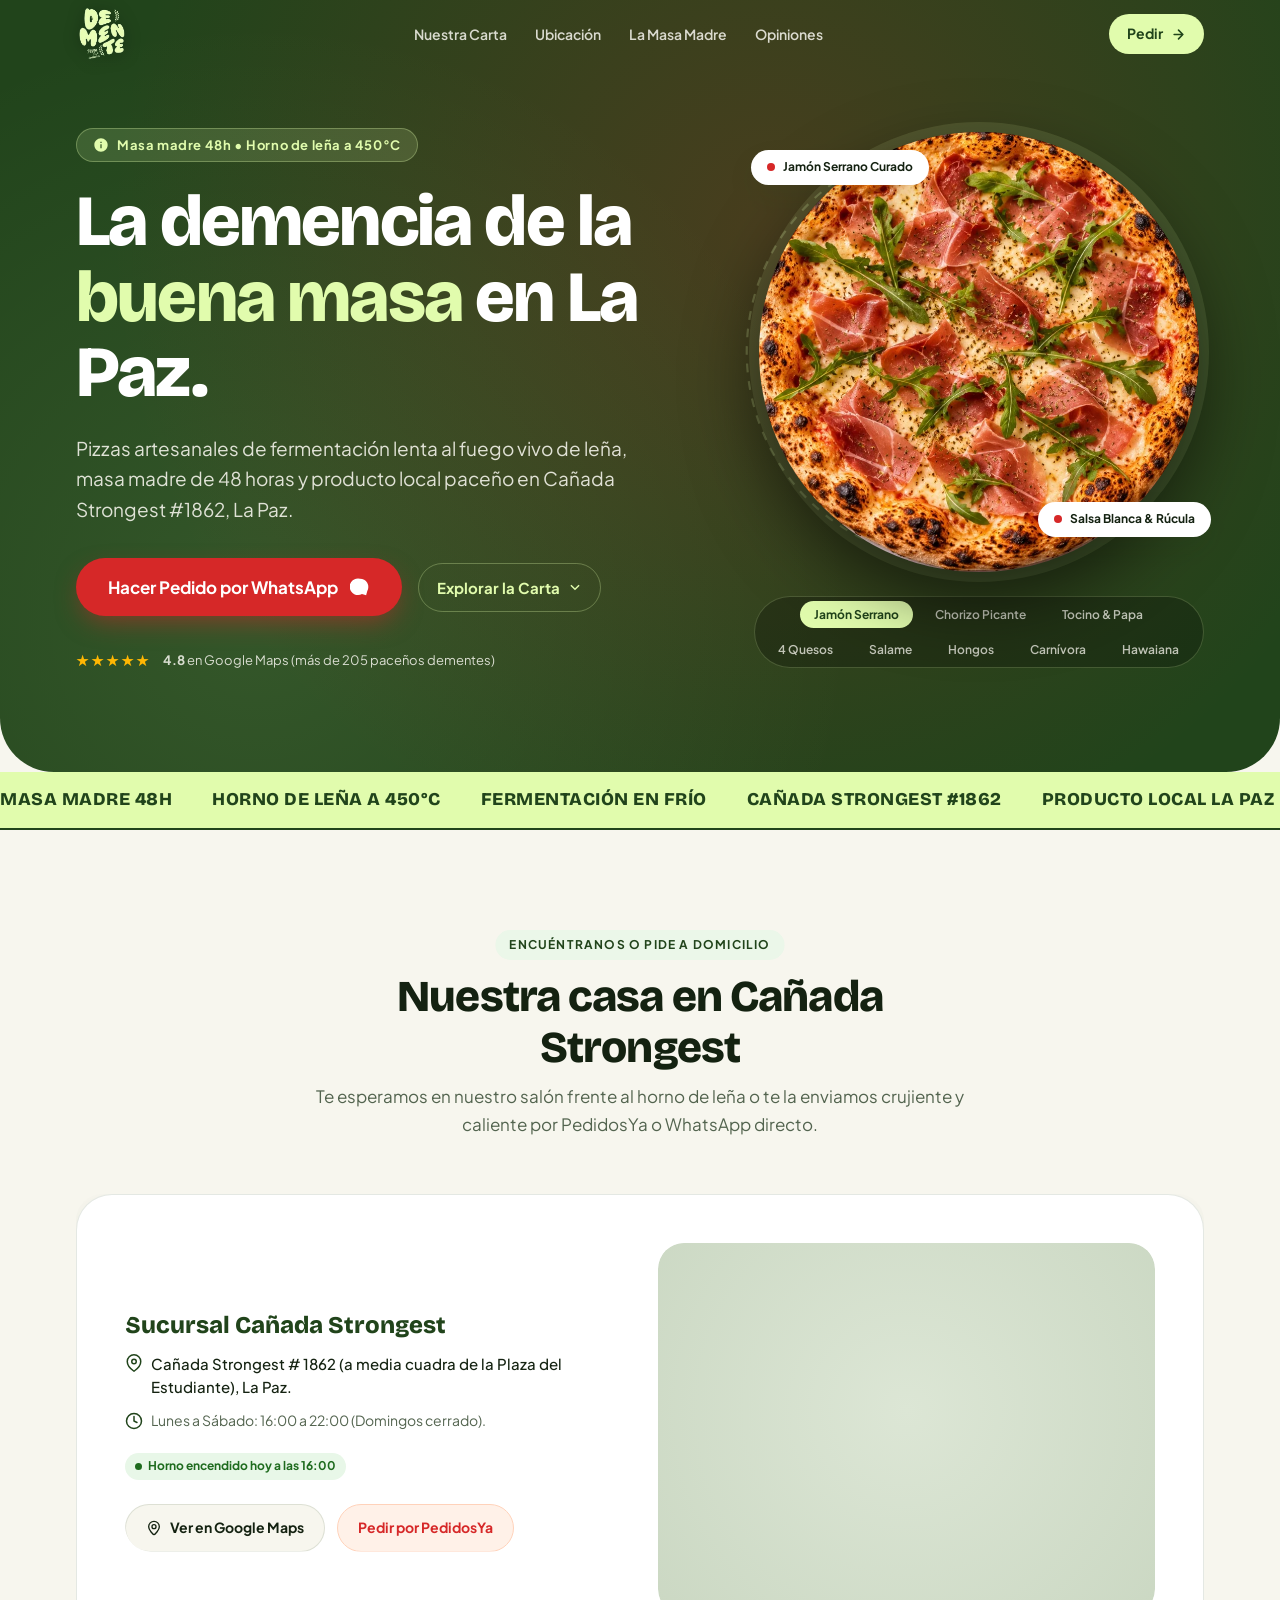
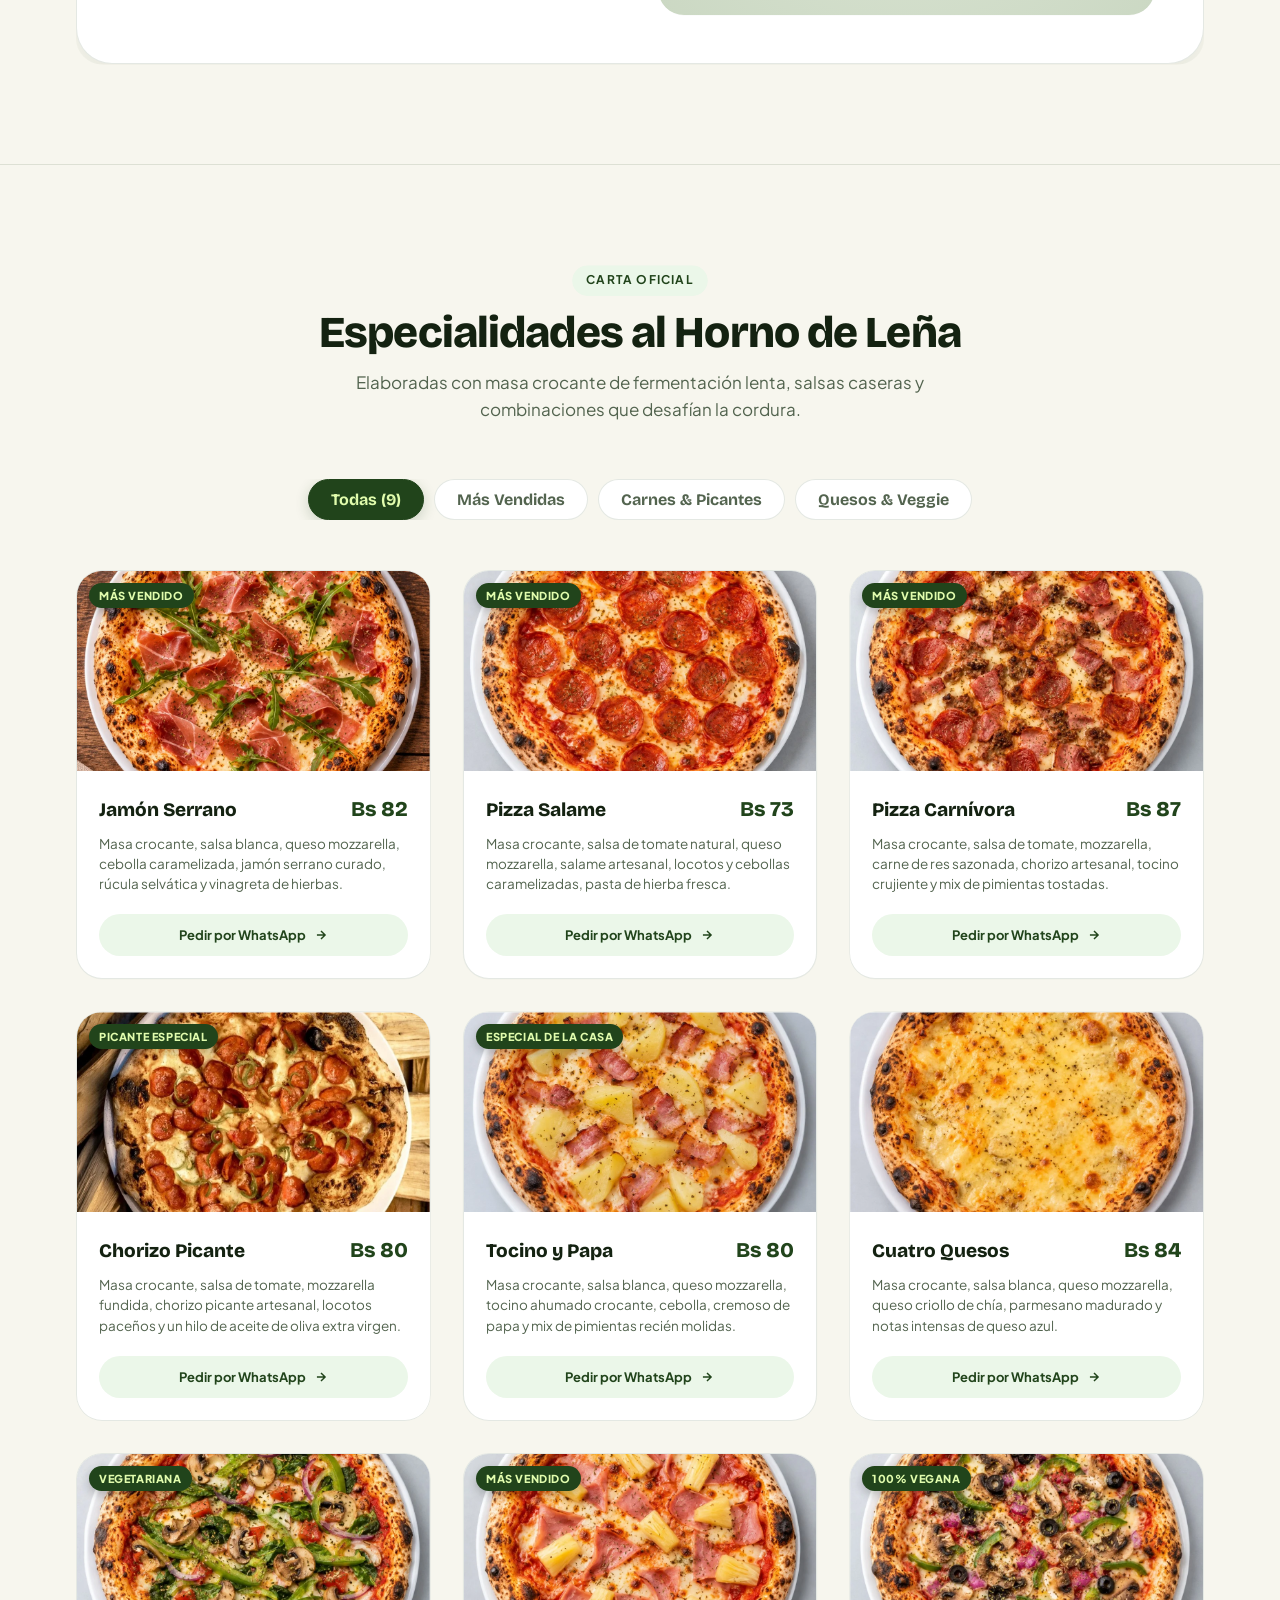
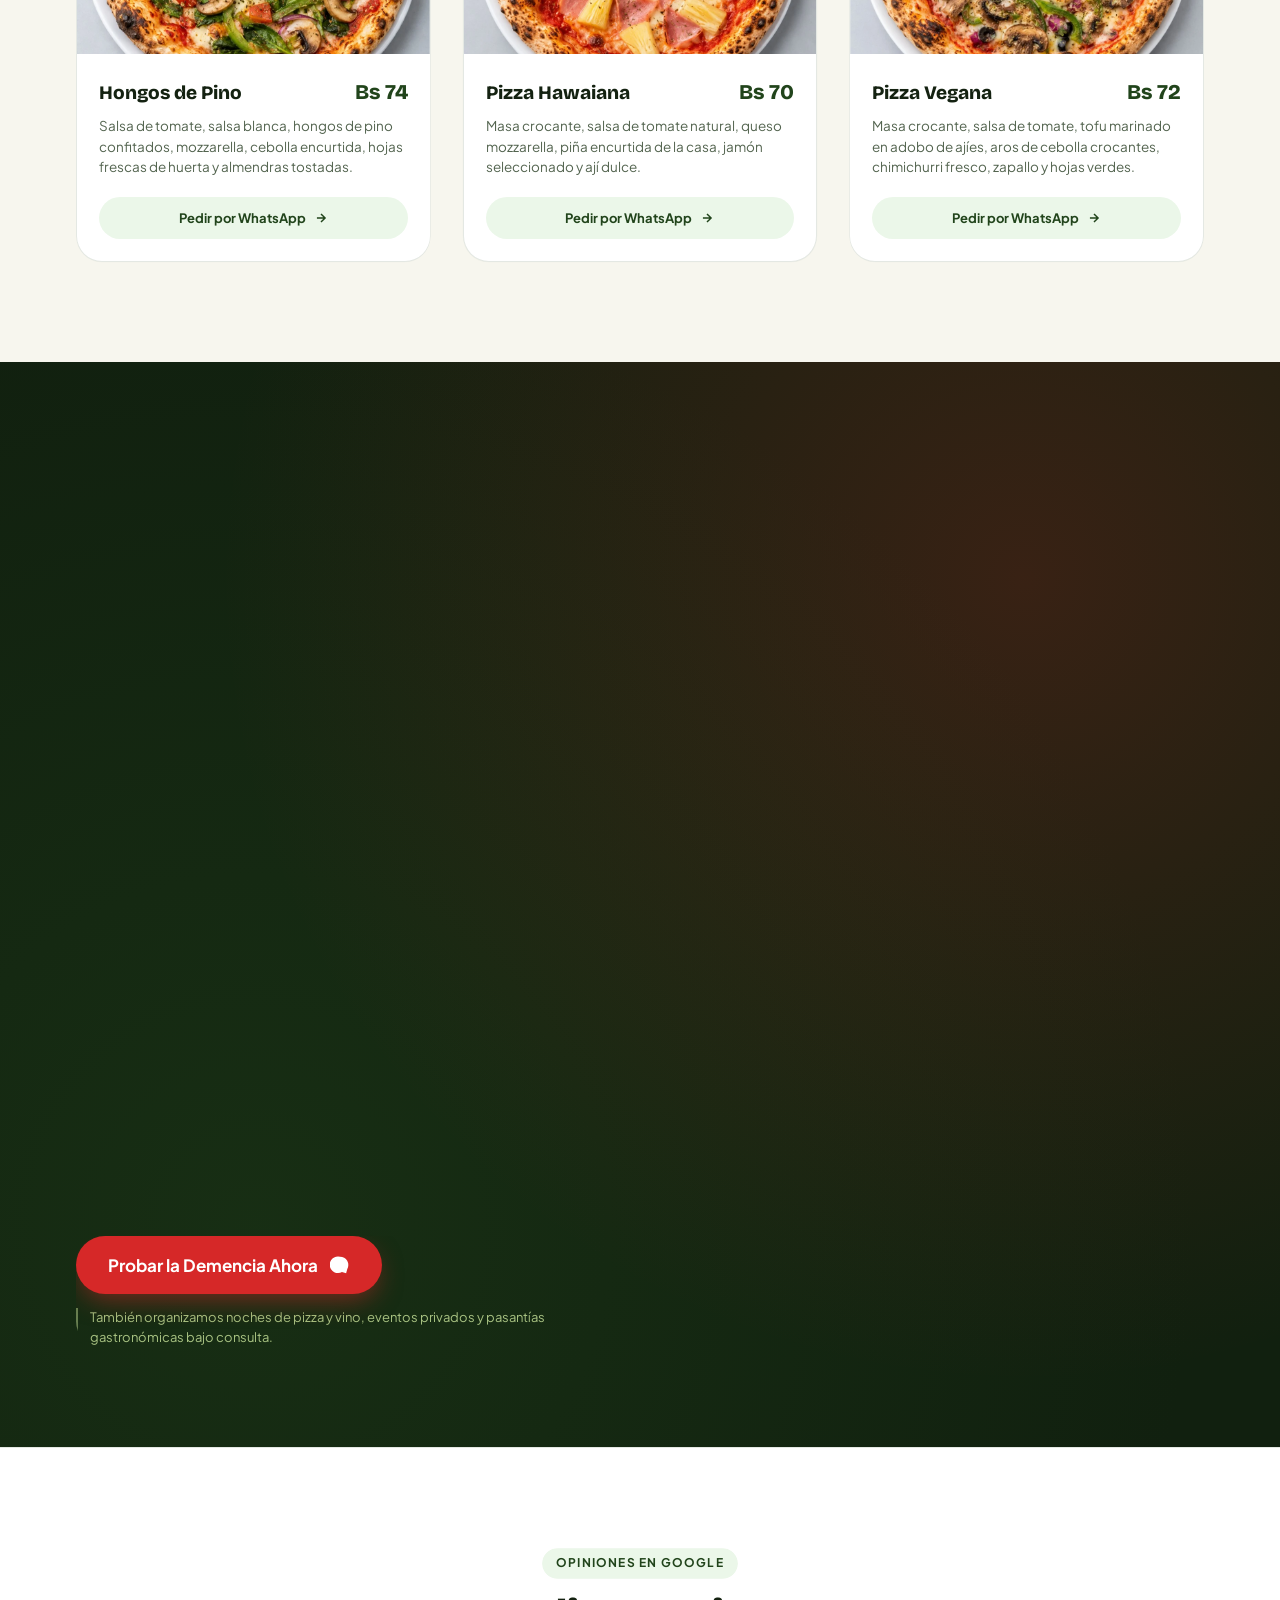
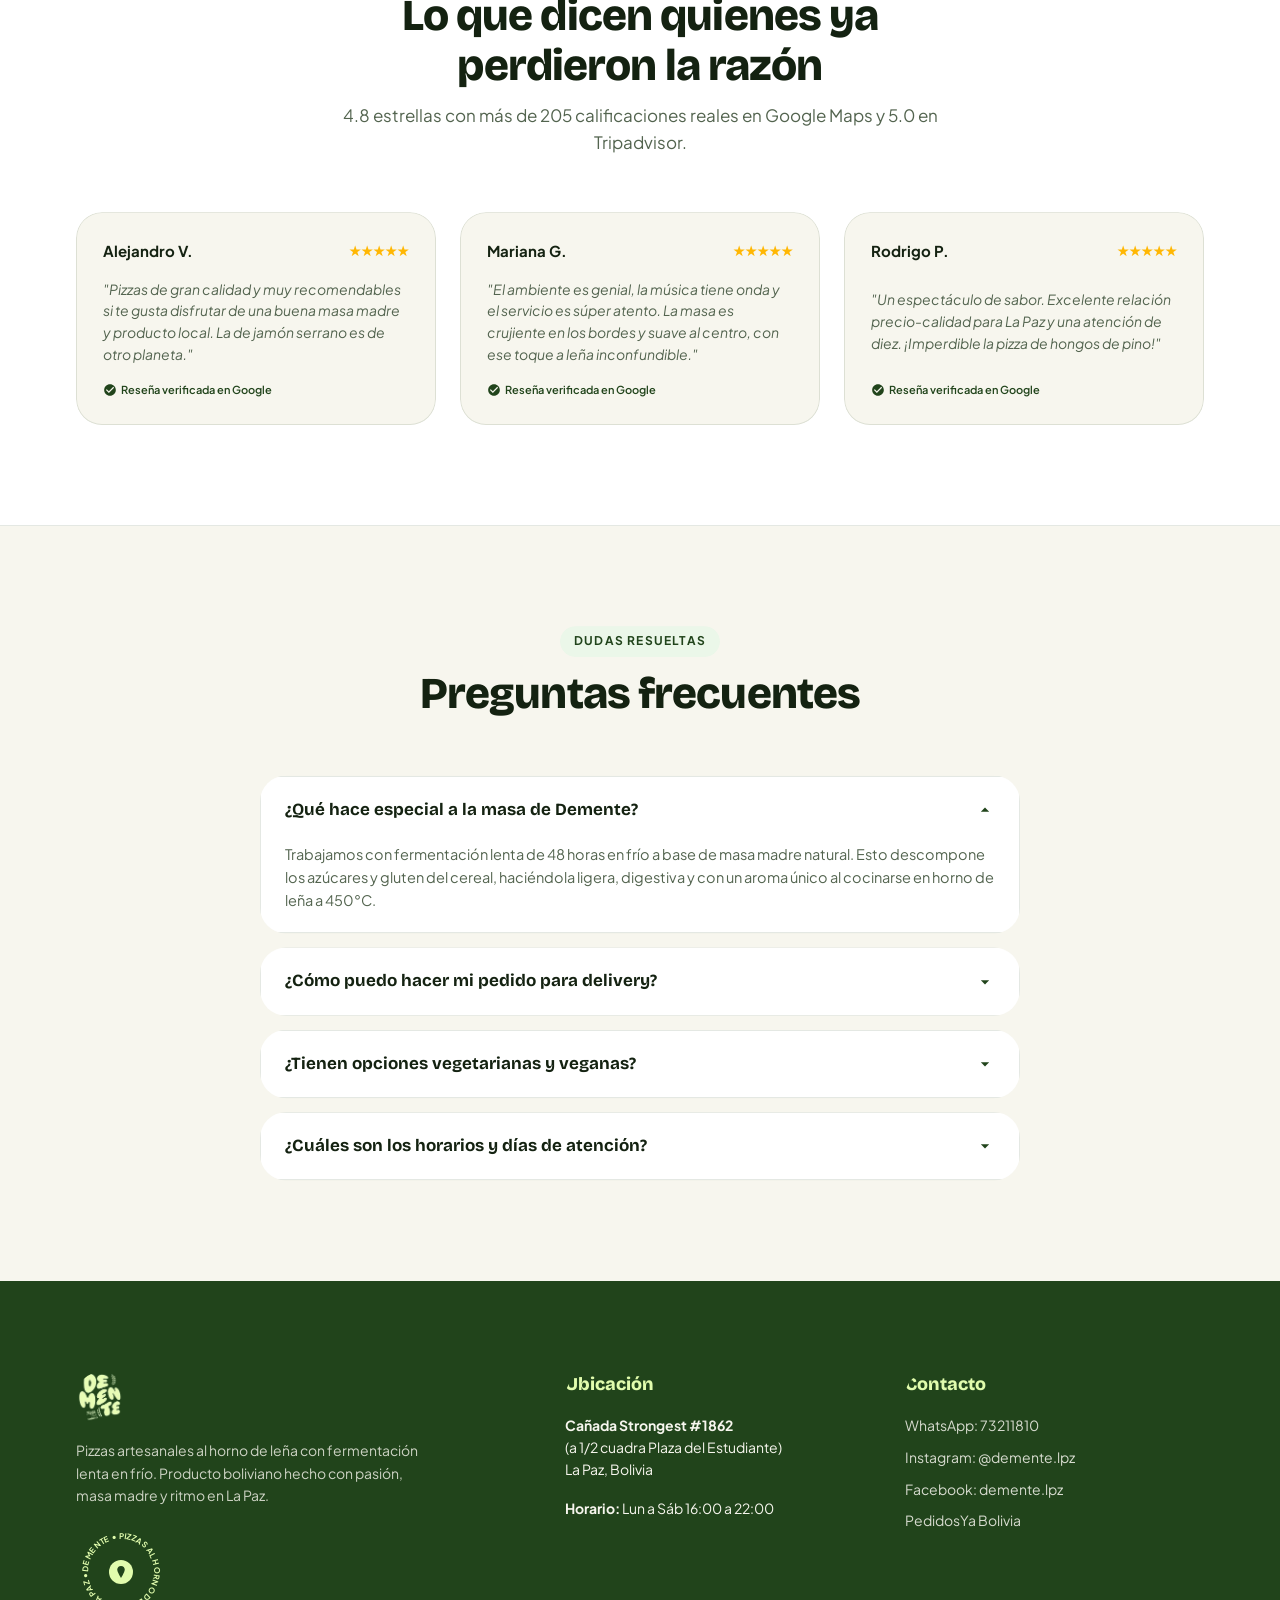
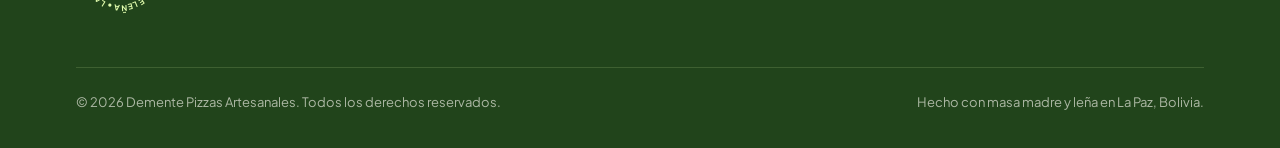
==== index.html @ 7a3eba78 "Sitio web Demente Pizzas Artesanales" ====
<!DOCTYPE html>
<html lang="es-BO" class="no-js">
<head>
  <meta charset="UTF-8">
  <meta name="viewport" content="width=device-width, initial-scale=1, viewport-fit=cover">
  <title>Demente — Pizzas Artesanales al Horno de Leña | La Paz, Bolivia</title>
  <meta name="description" content="Pizzas artesanales al horno de leña con masa madre de 48 horas e ingredientes locales en Cañada Strongest #1862, La Paz, Bolivia.">
  
  <!-- Open Graph -->
  <meta property="og:title" content="Demente — Pizzas Artesanales al Horno de Leña">
  <meta property="og:description" content="La demencia de la buena masa en La Paz. Horno de leña, fermentación lenta y producto local en Cañada Strongest #1862.">
  <meta property="og:type" content="restaurant">
  <meta property="og:image" content="img/pizza-jamon-serrano.webp">
  
  <!-- Favicon -->
  <link rel="icon" type="image/png" href="img/logo-demente.png">
  <link rel="apple-touch-icon" href="img/logo-demente.png">

  <!-- Tipografías de Google Fonts con Preconnect -->
  <link rel="preconnect" href="https://fonts.googleapis.com">
  <link rel="preconnect" href="https://fonts.gstatic.com" crossorigin>
  <link href="https://fonts.googleapis.com/css2?family=Bricolage+Grotesque:opsz,wght@12..96,600;12..96,700;12..96,800&family=Plus+Jakarta+Sans:wght@400;500;600;700&display=swap" rel="stylesheet">

  <!-- Estilos del Sistema Ruva -->
  <link rel="stylesheet" href="css/styles.css?v=20261125b">

  <!-- Guardia no-js / js -->
  <script>document.documentElement.className = document.documentElement.className.replace('no-js', 'js');</script>
</head>
<body>

  <!-- Barra de progreso vinculada al desplazamiento (CSS Scroll-Driven Animation) -->
  <div class="scroll-progress-bar" aria-hidden="true"></div>

  <!-- Sentinela superior para detectar scroll de navbar sin scroll listeners -->
  <div class="nav-scroll-sentinel" aria-hidden="true"></div>

  <!-- ======================================================================
       1. NAVEGACIÓN SUPERIOR FIJA
       ====================================================================== -->
  <nav class="top-nav" aria-label="Navegación principal">
    <div class="wrap">
      <div class="nav-inner">
        <a href="#inicio" class="nav-brand" aria-label="Demente Pizzería - Inicio">
          <img src="img/logo-demente.png" alt="DE MENTE" class="nav-logo-img" width="52" height="57">
        </a>

        <ul class="nav-links">
          <li><a href="#menu" class="nav-link">Nuestra Carta</a></li>
          <li><a href="#sucursales" class="nav-link">Ubicación</a></li>
          <li><a href="#manifiesto" class="nav-link">La Masa Madre</a></li>
          <li><a href="#opiniones" class="nav-link">Opiniones</a></li>
        </ul>

        <div class="nav-actions">
          <a href="https://wa.me/59173211810?text=Hola%20Demente%2C%20quiero%20hacer%20un%20pedido%20de%20pizzas" class="btn-nav-pedir" target="_blank" rel="noopener">
            <span>Pedir</span>
            <svg width="15" height="15" viewBox="0 0 24 24" fill="none" stroke="currentColor" stroke-width="2.5" stroke-linecap="round" stroke-linejoin="round"><path d="M5 12h14M12 5l7 7-7 7"/></svg>
          </a>
        </div>
      </div>
    </div>
  </nav>

  <main>
    <!-- ====================================================================
         2. HERO SECTION CON DIAL GIRATORIO INTERACTIVO
         ==================================================================== -->
    <header id="inicio" class="hero-section">
      <div class="wrap">
        <div class="hero-grid">
          
          <!-- Contenido y Copy Principal -->
          <div class="hero-content-col">
            <div class="hero-eyebrow" data-hero="eyebrow" data-hero-piece>
              <svg width="16" height="16" viewBox="0 0 24 24" fill="currentColor"><path d="M12 2C6.48 2 2 6.48 2 12s4.48 10 10 10 10-4.48 10-10S17.52 2 12 2zm1 15h-2v-6h2v6zm0-8h-2V7h2v2z"/></svg>
              <span>Masa madre 48h • Horno de leña a 450°C</span>
            </div>

            <h1 class="hero-title" data-hero="title" data-hero-piece>
              La demencia de la <span class="text-accent">buena masa</span> en La Paz.
            </h1>

            <p class="hero-lead" data-hero="lead" data-hero-piece>
              Pizzas artesanales de fermentación lenta al fuego vivo de leña, masa madre de 48 horas y producto local paceño en Cañada Strongest #1862, La Paz.
            </p>

            <div class="hero-cta-box" data-hero="cta" data-hero-piece>
              <a href="https://wa.me/59173211810?text=Hola%20Demente%2C%20quiero%20hacer%20un%20pedido%20de%20pizzas" class="btn-main-cta" target="_blank" rel="noopener">
                <span>Hacer Pedido por WhatsApp</span>
                <svg viewBox="0 0 24 24"><path d="M12 2a10 10 0 0 1 8.66 15l-1.32 4.84-4.96-1.3A10 10 0 1 1 12 2z"/></svg>
              </a>
              <a href="#menu" class="btn-secondary-link">
                <span>Explorar la Carta</span>
                <svg width="14" height="14" viewBox="0 0 24 24" fill="none" stroke="currentColor" stroke-width="2.5"><path d="M19 9l-7 7-7-7"/></svg>
              </a>
            </div>

            <div class="hero-proof" data-hero="proof" data-hero-piece>
              <div class="proof-stars" aria-label="4.8 estrellas de 5">★★★★★</div>
              <span><strong>4.8</strong> en Google Maps (más de 205 paceños dementes)</span>
            </div>
          </div>

          <!-- Columna Visual: Dial Interactivo de Especialidades -->
          <div class="hero-dial-container" data-hero-piece>
            <div class="dial-circle-wrap">
              
              <!-- Anillo del dial con textura gráfica -->
              <svg class="dial-track-svg" viewBox="0 0 300 300" aria-hidden="true">
                <circle class="dial-track-circle" cx="150" cy="150" r="142" fill="none"/>
                <circle cx="150" cy="150" r="132" fill="none" stroke="rgba(225, 252, 173, 0.1)" stroke-width="1"/>
              </svg>

              <!-- Plato giratorio de la pizza -->
              <div class="dial-pizza-plate" title="Gira o pulsa una especialidad para cambiar">
                <img src="img/pizza-jamon-serrano-dial.webp" alt="Pizza artesanal al horno de leña de Demente" class="dial-pizza-img" width="440" height="440">
              </div>

              <!-- Etiquetas flotantes de ingredientes -->
              <div class="dial-badge dial-badge--1">
                <span class="dial-badge-dot"></span>
                <span>Jamón Serrano Curado</span>
              </div>
              <div class="dial-badge dial-badge--2">
                <span class="dial-badge-dot"></span>
                <span>Salsa Blanca & Rúcula</span>
              </div>
            </div>

            <!-- Selector rápido bajo la pizza -->
            <div class="dial-selector-tabs" role="tablist" aria-label="Selector de pizzas del dial">
              <button type="button" class="dial-tab-btn is-active" role="tab" aria-selected="true" data-dial-index="0">Jamón Serrano</button>
              <button type="button" class="dial-tab-btn" role="tab" aria-selected="false" data-dial-index="1">Chorizo Picante</button>
              <button type="button" class="dial-tab-btn" role="tab" aria-selected="false" data-dial-index="2">Tocino & Papa</button>
              <button type="button" class="dial-tab-btn" role="tab" aria-selected="false" data-dial-index="3">4 Quesos</button>
              <button type="button" class="dial-tab-btn" role="tab" aria-selected="false" data-dial-index="4">Salame</button>
              <button type="button" class="dial-tab-btn" role="tab" aria-selected="false" data-dial-index="5">Hongos</button>
              <button type="button" class="dial-tab-btn" role="tab" aria-selected="false" data-dial-index="6">Carnívora</button>
              <button type="button" class="dial-tab-btn" role="tab" aria-selected="false" data-dial-index="7">Hawaiana</button>
            </div>
          </div>

        </div>
      </div>
    </header>

    <!-- ====================================================================
         3. MARQUESINA DINÁMICA (TICKER CONTINUO)
         ==================================================================== -->
    <div class="marquee-bar" aria-hidden="true">
      <div class="marquee-track">
        <div class="marquee-item">
          <span>MASA MADRE 48H</span>
          <svg class="marquee-wheat" viewBox="0 0 24 24"><path d="M12 22V2M12 6c3-2 6-1 7 2-2 3-5 3-7 1M12 6c-3-2-6-1-7 2 2 3 5 3 7 1M12 12c3-2 6-1 7 2-2 3-5 3-7 1M12 12c-3-2-6-1-7 2 2 3 5 3 7 1"/></svg>
          <span>HORNO DE LEÑA A 450°C</span>
          <svg class="marquee-wheat" viewBox="0 0 24 24"><path d="M12 22V2M12 6c3-2 6-1 7 2-2 3-5 3-7 1M12 6c-3-2-6-1-7 2 2 3 5 3 7 1M12 12c3-2 6-1 7 2-2 3-5 3-7 1M12 12c-3-2-6-1-7 2 2 3 5 3 7 1"/></svg>
          <span>FERMENTACIÓN EN FRÍO</span>
          <svg class="marquee-wheat" viewBox="0 0 24 24"><path d="M12 22V2M12 6c3-2 6-1 7 2-2 3-5 3-7 1M12 6c-3-2-6-1-7 2 2 3 5 3 7 1M12 12c3-2 6-1 7 2-2 3-5 3-7 1M12 12c-3-2-6-1-7 2 2 3 5 3 7 1"/></svg>
          <span>CAÑADA STRONGEST #1862</span>
          <svg class="marquee-wheat" viewBox="0 0 24 24"><path d="M12 22V2M12 6c3-2 6-1 7 2-2 3-5 3-7 1M12 6c-3-2-6-1-7 2 2 3 5 3 7 1M12 12c3-2 6-1 7 2-2 3-5 3-7 1M12 12c-3-2-6-1-7 2 2 3 5 3 7 1"/></svg>
          <span>PRODUCTO LOCAL LA PAZ</span>
          <svg class="marquee-wheat" viewBox="0 0 24 24"><path d="M12 22V2M12 6c3-2 6-1 7 2-2 3-5 3-7 1M12 6c-3-2-6-1-7 2 2 3 5 3 7 1M12 12c3-2 6-1 7 2-2 3-5 3-7 1M12 12c-3-2-6-1-7 2 2 3 5 3 7 1"/></svg>
        </div>
        <div class="marquee-item">
          <span>MASA MADRE 48H</span>
          <svg class="marquee-wheat" viewBox="0 0 24 24"><path d="M12 22V2M12 6c3-2 6-1 7 2-2 3-5 3-7 1M12 6c-3-2-6-1-7 2 2 3 5 3 7 1M12 12c3-2 6-1 7 2-2 3-5 3-7 1M12 12c-3-2-6-1-7 2 2 3 5 3 7 1"/></svg>
          <span>HORNO DE LEÑA A 450°C</span>
          <svg class="marquee-wheat" viewBox="0 0 24 24"><path d="M12 22V2M12 6c3-2 6-1 7 2-2 3-5 3-7 1M12 6c-3-2-6-1-7 2 2 3 5 3 7 1M12 12c3-2 6-1 7 2-2 3-5 3-7 1M12 12c-3-2-6-1-7 2 2 3 5 3 7 1"/></svg>
          <span>FERMENTACIÓN EN FRÍO</span>
          <svg class="marquee-wheat" viewBox="0 0 24 24"><path d="M12 22V2M12 6c3-2 6-1 7 2-2 3-5 3-7 1M12 6c-3-2-6-1-7 2 2 3 5 3 7 1M12 12c3-2 6-1 7 2-2 3-5 3-7 1M12 12c-3-2-6-1-7 2 2 3 5 3 7 1"/></svg>
          <span>CAÑADA STRONGEST #1862</span>
          <svg class="marquee-wheat" viewBox="0 0 24 24"><path d="M12 22V2M12 6c3-2 6-1 7 2-2 3-5 3-7 1M12 6c-3-2-6-1-7 2 2 3 5 3 7 1M12 12c3-2 6-1 7 2-2 3-5 3-7 1M12 12c-3-2-6-1-7 2 2 3 5 3 7 1"/></svg>
          <span>PRODUCTO LOCAL LA PAZ</span>
          <svg class="marquee-wheat" viewBox="0 0 24 24"><path d="M12 22V2M12 6c3-2 6-1 7 2-2 3-5 3-7 1M12 6c-3-2-6-1-7 2 2 3 5 3 7 1M12 12c3-2 6-1 7 2-2 3-5 3-7 1M12 12c-3-2-6-1-7 2 2 3 5 3 7 1"/></svg>
        </div>
      </div>
    </div>

    <!-- ====================================================================
         4. UBICACIÓN & ENVÍOS (CAÑADA STRONGEST)
         ==================================================================== -->
    <section id="sucursales" class="locations-section section-padding">
      <div class="wrap">
        <div class="locations-header">
          <span class="section-tag" data-reveal="up">Encuéntranos o pide a domicilio</span>
          <h2 class="section-title" data-reveal="up" data-reveal-delay="80">Nuestra casa en Cañada Strongest</h2>
          <p class="section-subtitle" data-reveal="up" data-reveal-delay="150">
            Te esperamos en nuestro salón frente al horno de leña o te la enviamos crujiente y caliente por PedidosYa o WhatsApp directo.
          </p>
        </div>

        <div class="locations-card-wrap" data-reveal="scale">
          
          <!-- Información de la sucursal Cañada Strongest -->
          <div class="branch-detail-col" data-reveal="left" data-reveal-delay="100">
            <div id="branch-canada" class="branch-info-pane is-active">
              <h3 class="branch-name">Sucursal Cañada Strongest</h3>
              <p class="branch-address">
                <svg width="18" height="18" viewBox="0 0 24 24" fill="none" stroke="currentColor" stroke-width="2" stroke-linecap="round" stroke-linejoin="round" style="flex-shrink:0; margin-top:2px; color:var(--brand);"><path d="M21 10c0 7-9 13-9 13s-9-6-9-13a9 9 0 0 1 18 0z"/><circle cx="12" cy="10" r="3"/></svg>
                <span>Cañada Strongest # 1862 (a media cuadra de la Plaza del Estudiante), La Paz.</span>
              </p>
              <p class="branch-hours">
                <svg width="18" height="18" viewBox="0 0 24 24" fill="none" stroke="currentColor" stroke-width="2" stroke-linecap="round" stroke-linejoin="round" style="flex-shrink:0; color:var(--brand);"><circle cx="12" cy="12" r="10"/><polyline points="12 6 12 12 16 14"/></svg>
                <span>Lunes a Sábado: 16:00 a 22:00 (Domingos cerrado).</span>
              </p>
              <div class="branch-status-tag">
                <span class="branch-status-dot"></span>
                <span>Horno encendido hoy a las 16:00</span>
              </div>
              <div class="branch-ctas">
                <a href="https://maps.app.goo.gl/AZPJYi5DuBt2pTeLA" class="btn-branch-map" target="_blank" rel="noopener">
                  <svg width="16" height="16" viewBox="0 0 24 24" fill="none" stroke="currentColor" stroke-width="2"><path d="M12 2a8 8 0 0 0-8 8c0 5.4 7 12 8 12s8-6.6 8-12a8 8 0 0 0-8-8z"/><circle cx="12" cy="10" r="3"/></svg>
                  <span>Ver en Google Maps</span>
                </a>
                <a href="https://www.pedidosya.com.bo/restaurantes/la-paz/demente-e7c3ccb2-9c1e-4c51-855a-f225b8d66688-menu" class="btn-branch-map" target="_blank" rel="noopener" style="background:#FFF1E8; color:#D62828; border-color:#FFD2BA;">
                  <span>Pedir por PedidosYa</span>
                </a>
              </div>
            </div>
          </div>

          <!-- Mapa / Visual interactivo con revelado -->
          <div class="locations-map-visual" data-reveal="clip" data-reveal-delay="180">
            <iframe 
              src="https://www.google.com/maps/embed?pb=!1m18!1m12!1m3!1d3825.437158739196!2d-68.13459142417734!3d-16.50399868424103!2m3!1f0!2f0!3f0!3m2!1i1024!2i768!4f13.1!3m3!1m2!1s0x915f2100535d41d1%3A0x85a076e765db959b!2sDemente!5e0!3m2!1ses!2sbo!4v1700000000000!5m2!1ses!2sbo" 
              width="100%" 
              height="100%" 
              style="border:0;" 
              allowfullscreen="" 
              loading="lazy" 
              referrerpolicy="no-referrer-when-downgrade"
              title="Ubicación de Demente en La Paz">
            </iframe>
          </div>

        </div>
      </div>
    </section>

    <!-- ====================================================================
         5. NUESTRA CARTA / MENÚ DE PIZZAS CON PRECIOS OFICIALES
         ==================================================================== -->
    <section id="menu" class="menu-section section-padding">
      <div class="wrap">
        
        <div class="locations-header">
          <span class="section-tag" data-reveal="up">Carta oficial</span>
          <h2 class="section-title" data-reveal="up" data-reveal-delay="80">Especialidades al Horno de Leña</h2>
          <p class="section-subtitle" data-reveal="up" data-reveal-delay="150">
            Elaboradas con masa crocante de fermentación lenta, salsas caseras y combinaciones que desafían la cordura.
          </p>
        </div>

        <!-- Barra de filtros para las pizzas -->
        <div class="menu-tabs-bar" role="tablist" data-reveal="up" data-reveal-delay="200">
          <button type="button" class="menu-tab-filter is-active" data-filter="all">Todas (9)</button>
          <button type="button" class="menu-tab-filter" data-filter="bestseller">Más Vendidas</button>
          <button type="button" class="menu-tab-filter" data-filter="carnes">Carnes & Picantes</button>
          <button type="button" class="menu-tab-filter" data-filter="veggie">Quesos & Veggie</button>
        </div>

        <!-- Cuadrícula de pizzas reales -->
        <div class="menu-grid">
          
          <!-- 1. Pizza Jamón Serrano -->
          <article class="menu-item-card" data-tags="bestseller carnes" data-reveal="up" data-reveal-delay="0">
            <div class="card-thumb-wrap" data-img-reveal>
              <span class="card-badge-top">Más Vendido</span>
              <img src="img/pizza-jamon-serrano.webp" alt="Pizza Jamón Serrano" class="card-thumb-img" loading="lazy">
            </div>
            <div class="card-content">
              <div class="card-header-row">
                <h3 class="card-item-title">Jamón Serrano</h3>
                <span class="card-item-price">Bs 82</span>
              </div>
              <p class="card-item-desc">
                Masa crocante, salsa blanca, queso mozzarella, cebolla caramelizada, jamón serrano curado, rúcula selvática y vinagreta de hierbas.
              </p>
              <a href="https://wa.me/59173211810?text=Hola%20Demente%2C%20quiero%20pedir%20la%20Pizza%20Jam%C3%B3n%20Serrano%20(Bs%2082)" class="btn-card-whatsapp" target="_blank" rel="noopener">
                <span>Pedir por WhatsApp</span>
                <svg width="14" height="14" viewBox="0 0 24 24" fill="none" stroke="currentColor" stroke-width="2.5"><path d="M5 12h14M12 5l7 7-7 7"/></svg>
              </a>
            </div>
          </article>

          <!-- 2. Pizza Salame -->
          <article class="menu-item-card" data-tags="bestseller carnes" data-reveal="up" data-reveal-delay="70">
            <div class="card-thumb-wrap" data-img-reveal>
              <span class="card-badge-top">Más Vendido</span>
              <img src="img/pizza-salame.webp" alt="Pizza Salame" class="card-thumb-img" loading="lazy">
            </div>
            <div class="card-content">
              <div class="card-header-row">
                <h3 class="card-item-title">Pizza Salame</h3>
                <span class="card-item-price">Bs 73</span>
              </div>
              <p class="card-item-desc">
                Masa crocante, salsa de tomate natural, queso mozzarella, salame artesanal, locotos y cebollas caramelizadas, pasta de hierba fresca.
              </p>
              <a href="https://wa.me/59173211810?text=Hola%20Demente%2C%20quiero%20pedir%20la%20Pizza%20Salame%20(Bs%2073)" class="btn-card-whatsapp" target="_blank" rel="noopener">
                <span>Pedir por WhatsApp</span>
                <svg width="14" height="14" viewBox="0 0 24 24" fill="none" stroke="currentColor" stroke-width="2.5"><path d="M5 12h14M12 5l7 7-7 7"/></svg>
              </a>
            </div>
          </article>

          <!-- 3. Pizza Carnívora -->
          <article class="menu-item-card" data-tags="bestseller carnes" data-reveal="up" data-reveal-delay="140">
            <div class="card-thumb-wrap" data-img-reveal>
              <span class="card-badge-top">Más Vendido</span>
              <img src="img/pizza-carnivora.webp" alt="Pizza Carnívora" class="card-thumb-img" loading="lazy">
            </div>
            <div class="card-content">
              <div class="card-header-row">
                <h3 class="card-item-title">Pizza Carnívora</h3>
                <span class="card-item-price">Bs 87</span>
              </div>
              <p class="card-item-desc">
                Masa crocante, salsa de tomate, mozzarella, carne de res sazonada, chorizo artesanal, tocino crujiente y mix de pimientas tostadas.
              </p>
              <a href="https://wa.me/59173211810?text=Hola%20Demente%2C%20quiero%20pedir%20la%20Pizza%20Carn%C3%ADvora%20(Bs%2087)" class="btn-card-whatsapp" target="_blank" rel="noopener">
                <span>Pedir por WhatsApp</span>
                <svg width="14" height="14" viewBox="0 0 24 24" fill="none" stroke="currentColor" stroke-width="2.5"><path d="M5 12h14M12 5l7 7-7 7"/></svg>
              </a>
            </div>
          </article>

          <!-- 4. Pizza Chorizo Picante -->
          <article class="menu-item-card" data-tags="bestseller carnes" data-reveal="up" data-reveal-delay="0">
            <div class="card-thumb-wrap" data-img-reveal>
              <span class="card-badge-top">Picante Especial</span>
              <img src="img/pizza-chorizo-picante.webp" alt="Pizza Chorizo Picante" class="card-thumb-img" loading="lazy">
            </div>
            <div class="card-content">
              <div class="card-header-row">
                <h3 class="card-item-title">Chorizo Picante</h3>
                <span class="card-item-price">Bs 80</span>
              </div>
              <p class="card-item-desc">
                Masa crocante, salsa de tomate, mozzarella fundida, chorizo picante artesanal, locotos paceños y un hilo de aceite de oliva extra virgen.
              </p>
              <a href="https://wa.me/59173211810?text=Hola%20Demente%2C%20quiero%20pedir%20la%20Pizza%20Chorizo%20Picante%20(Bs%2080)" class="btn-card-whatsapp" target="_blank" rel="noopener">
                <span>Pedir por WhatsApp</span>
                <svg width="14" height="14" viewBox="0 0 24 24" fill="none" stroke="currentColor" stroke-width="2.5"><path d="M5 12h14M12 5l7 7-7 7"/></svg>
              </a>
            </div>
          </article>

          <!-- 5. Pizza Tocino y Papa -->
          <article class="menu-item-card" data-tags="carnes" data-reveal="up" data-reveal-delay="70">
            <div class="card-thumb-wrap" data-img-reveal>
              <span class="card-badge-top">Especial de la Casa</span>
              <img src="img/pizza-tocino-papa.webp" alt="Pizza Tocino y Papa" class="card-thumb-img" loading="lazy">
            </div>
            <div class="card-content">
              <div class="card-header-row">
                <h3 class="card-item-title">Tocino y Papa</h3>
                <span class="card-item-price">Bs 80</span>
              </div>
              <p class="card-item-desc">
                Masa crocante, salsa blanca, queso mozzarella, tocino ahumado crocante, cebolla, cremoso de papa y mix de pimientas recién molidas.
              </p>
              <a href="https://wa.me/59173211810?text=Hola%20Demente%2C%20quiero%20pedir%20la%20Pizza%20Tocino%20y%20Papa%20(Bs%2080)" class="btn-card-whatsapp" target="_blank" rel="noopener">
                <span>Pedir por WhatsApp</span>
                <svg width="14" height="14" viewBox="0 0 24 24" fill="none" stroke="currentColor" stroke-width="2.5"><path d="M5 12h14M12 5l7 7-7 7"/></svg>
              </a>
            </div>
          </article>

          <!-- 6. Pizza Cuatro Quesos -->
          <article class="menu-item-card" data-tags="veggie" data-reveal="up" data-reveal-delay="140">
            <div class="card-thumb-wrap" data-img-reveal>
              <img src="img/pizza-cuatro-quesos.webp" alt="Pizza Cuatro Quesos" class="card-thumb-img" loading="lazy">
            </div>
            <div class="card-content">
              <div class="card-header-row">
                <h3 class="card-item-title">Cuatro Quesos</h3>
                <span class="card-item-price">Bs 84</span>
              </div>
              <p class="card-item-desc">
                Masa crocante, salsa blanca, queso mozzarella, queso criollo de chía, parmesano madurado y notas intensas de queso azul.
              </p>
              <a href="https://wa.me/59173211810?text=Hola%20Demente%2C%20quiero%20pedir%20la%20Pizza%20Cuatro%20Quesos%20(Bs%2084)" class="btn-card-whatsapp" target="_blank" rel="noopener">
                <span>Pedir por WhatsApp</span>
                <svg width="14" height="14" viewBox="0 0 24 24" fill="none" stroke="currentColor" stroke-width="2.5"><path d="M5 12h14M12 5l7 7-7 7"/></svg>
              </a>
            </div>
          </article>

          <!-- 7. Pizza Hongos de Pino -->
          <article class="menu-item-card" data-tags="bestseller veggie" data-reveal="up" data-reveal-delay="0">
            <div class="card-thumb-wrap" data-img-reveal>
              <span class="card-badge-top">Vegetariana</span>
              <img src="img/pizza-hongos.webp" alt="Pizza de Hongos" class="card-thumb-img" loading="lazy">
            </div>
            <div class="card-content">
              <div class="card-header-row">
                <h3 class="card-item-title">Hongos de Pino</h3>
                <span class="card-item-price">Bs 74</span>
              </div>
              <p class="card-item-desc">
                Salsa de tomate, salsa blanca, hongos de pino confitados, mozzarella, cebolla encurtida, hojas frescas de huerta y almendras tostadas.
              </p>
              <a href="https://wa.me/59173211810?text=Hola%20Demente%2C%20quiero%20pedir%20la%20Pizza%20de%20Hongos%20(Bs%2074)" class="btn-card-whatsapp" target="_blank" rel="noopener">
                <span>Pedir por WhatsApp</span>
                <svg width="14" height="14" viewBox="0 0 24 24" fill="none" stroke="currentColor" stroke-width="2.5"><path d="M5 12h14M12 5l7 7-7 7"/></svg>
              </a>
            </div>
          </article>

          <!-- 8. Pizza Hawaiana -->
          <article class="menu-item-card" data-tags="bestseller carnes" data-reveal="up" data-reveal-delay="70">
            <div class="card-thumb-wrap" data-img-reveal>
              <span class="card-badge-top">Más Vendido</span>
              <img src="img/pizza-hawaiana.webp" alt="Pizza Hawaiana Demente" class="card-thumb-img" loading="lazy">
            </div>
            <div class="card-content">
              <div class="card-header-row">
                <h3 class="card-item-title">Pizza Hawaiana</h3>
                <span class="card-item-price">Bs 70</span>
              </div>
              <p class="card-item-desc">
                Masa crocante, salsa de tomate natural, queso mozzarella, piña encurtida de la casa, jamón seleccionado y ají dulce.
              </p>
              <a href="https://wa.me/59173211810?text=Hola%20Demente%2C%20quiero%20pedir%20la%20Pizza%20Hawaiana%20(Bs%2070)" class="btn-card-whatsapp" target="_blank" rel="noopener">
                <span>Pedir por WhatsApp</span>
                <svg width="14" height="14" viewBox="0 0 24 24" fill="none" stroke="currentColor" stroke-width="2.5"><path d="M5 12h14M12 5l7 7-7 7"/></svg>
              </a>
            </div>
          </article>

          <!-- 9. Pizza Vegana -->
          <article class="menu-item-card" data-tags="veggie" data-reveal="up" data-reveal-delay="140">
            <div class="card-thumb-wrap" data-img-reveal>
              <span class="card-badge-top">100% Vegana</span>
              <img src="img/pizza-vegana.webp" alt="Pizza Vegana" class="card-thumb-img" loading="lazy">
            </div>
            <div class="card-content">
              <div class="card-header-row">
                <h3 class="card-item-title">Pizza Vegana</h3>
                <span class="card-item-price">Bs 72</span>
              </div>
              <p class="card-item-desc">
                Masa crocante, salsa de tomate, tofu marinado en adobo de ajíes, aros de cebolla crocantes, chimichurri fresco, zapallo y hojas verdes.
              </p>
              <a href="https://wa.me/59173211810?text=Hola%20Demente%2C%20quiero%20pedir%20la%20Pizza%20Vegana%20(Bs%2072)" class="btn-card-whatsapp" target="_blank" rel="noopener">
                <span>Pedir por WhatsApp</span>
                <svg width="14" height="14" viewBox="0 0 24 24" fill="none" stroke="currentColor" stroke-width="2.5"><path d="M5 12h14M12 5l7 7-7 7"/></svg>
              </a>
            </div>
          </article>

        </div>
      </div>
    </section>

    <!-- ====================================================================
         6. MANIFIESTO DE LA MASA MADRE & EQUIPO DEMENTE (SECCIÓN OSCURA)
         ==================================================================== -->
    <section id="manifiesto" class="manifesto-section section-padding">
      <div class="wrap">
        <div class="manifesto-grid">
          
          <!-- Bloque de texto del manifiesto -->
          <div class="manifesto-text-block">
            <span class="section-tag" data-reveal="up">Filosofía artesanal</span>
            <h2 class="manifesto-title" data-reveal="up" data-reveal-delay="80">
              Fermentación lenta, <span class="highlight">fuego vivo</span> y mentes libres.
            </h2>
            <p class="manifesto-copy" data-reveal="up" data-reveal-delay="140">
              No creemos en las pizzas apuradas. Cada bola de masa madura pacientemente durante 48 horas en frío para desarrollar aromas profundos, bordes aireados (el clásico <em>cornicione</em> napolitano) y una digestión ligera que te deja satisfecho, nunca pesado.
            </p>
            <p class="manifesto-copy" data-reveal="up" data-reveal-delay="200">
              Cuando el horno de leña alcanza los 450°C, la masa se infla en cuestión de 90 segundos, sellando la frescura de nuestros quesos locales, embutidos artesanales y locotos paceños.
            </p>

            <!-- Métricas y contadores interactivos -->
            <div class="manifesto-stats-grid">
              <div class="stat-item" data-reveal="scale" data-reveal-delay="0">
                <div class="stat-number" data-count="48" data-suffix="h">48h</div>
                <div class="stat-label">Fermentación natural de masa madre</div>
              </div>
              <div class="stat-item" data-reveal="scale" data-reveal-delay="70">
                <div class="stat-number" data-count="450" data-suffix="°C">450°C</div>
                <div class="stat-label">Temperatura de leña aromática</div>
              </div>
              <div class="stat-item" data-reveal="scale" data-reveal-delay="140">
                <div class="stat-number" data-count="90" data-suffix="s">90s</div>
                <div class="stat-label">Cocción rápida al fuego vivo</div>
              </div>
              <div class="stat-item" data-reveal="scale" data-reveal-delay="210">
                <div class="stat-number" data-count="4.8" data-suffix="★">4.8★</div>
                <div class="stat-label">Calificación promedio en Google Maps</div>
              </div>
            </div>

            <div class="manifesto-cta-wrap" data-reveal="up" data-reveal-delay="240">
              <a href="https://wa.me/59173211810?text=Hola%20Demente%2C%20quiero%20hacer%20un%20pedido%20de%20pizzas" class="btn-main-cta" target="_blank" rel="noopener">
                <span>Probar la Demencia Ahora</span>
                <svg viewBox="0 0 24 24"><path d="M12 2a10 10 0 0 1 8.66 15l-1.32 4.84-4.96-1.3A10 10 0 1 1 12 2z"/></svg>
              </a>
              <p class="manifesto-extra-note">
                También organizamos noches de pizza y vino, eventos privados y pasantías gastronómicas bajo consulta.
              </p>
            </div>
          </div>

          <!-- Retrato protagonista del equipo Demente con logo al fondo -->
          <div class="manifesto-team-showcase" data-reveal="right" data-reveal-delay="120">
            <div class="team-showcase-frame">
              <!-- Aura y marco geométrico decorativo -->
              <div class="team-decor-ring" aria-hidden="true"></div>
              <div class="team-decor-glow" aria-hidden="true"></div>

              <!-- Logo gigante de Demente al fondo (con parallax CSS Scroll-Driven) -->
              <img src="img/logo-demente.png" alt="" class="team-bg-logo" aria-hidden="true" loading="lazy">

              <!-- Foto recortada del personal sin logo frontal (imagen única grande) -->
              <div class="team-cutout-wrap" data-img-reveal>
                <img src="img/equipo-demente-cutout.webp" alt="Maestros pizzeros de Demente en La Paz" class="team-cutout-img" width="825" height="1233" loading="lazy">
              </div>

              <!-- Viñeta decorativa inferior -->
              <div class="team-caption-badge">
                <span class="team-caption-dot"></span>
                <span>Maestros Pizzeros • Cañada Strongest</span>
              </div>
            </div>
          </div>

        </div>
      </div>
    </section>

    <!-- ====================================================================
         7. OPINIONES DE CLIENTES (PRUEBA SOCIAL REAL)
         ==================================================================== -->
    <section id="opiniones" class="reviews-section section-padding">
      <div class="wrap">
        <div class="locations-header">
          <span class="section-tag" data-reveal="up">Opiniones en Google</span>
          <h2 class="section-title" data-reveal="up" data-reveal-delay="80">Lo que dicen quienes ya perdieron la razón</h2>
          <p class="section-subtitle" data-reveal="up" data-reveal-delay="150">
            4.8 estrellas con más de 205 calificaciones reales en Google Maps y 5.0 en Tripadvisor.
          </p>
        </div>

        <div class="reviews-grid">
          
          <div class="review-card" data-reveal="up" data-reveal-delay="0">
            <div class="review-header">
              <span class="review-author">Alejandro V.</span>
              <div class="review-stars">★★★★★</div>
            </div>
            <p class="review-quote">
              "Pizzas de gran calidad y muy recomendables si te gusta disfrutar de una buena masa madre y producto local. La de jamón serrano es de otro planeta."
            </p>
            <span class="review-badge-verified">
              <svg width="14" height="14" viewBox="0 0 24 24" fill="currentColor"><path d="M12 2C6.48 2 2 6.48 2 12s4.48 10 10 10 10-4.48 10-10S17.52 2 12 2zm-2 15l-5-5 1.41-1.41L10 14.17l7.59-7.59L19 8l-9 9z"/></svg>
              <span>Reseña verificada en Google</span>
            </span>
          </div>

          <div class="review-card" data-reveal="up" data-reveal-delay="90">
            <div class="review-header">
              <span class="review-author">Mariana G.</span>
              <div class="review-stars">★★★★★</div>
            </div>
            <p class="review-quote">
              "El ambiente es genial, la música tiene onda y el servicio es súper atento. La masa es crujiente en los bordes y suave al centro, con ese toque a leña inconfundible."
            </p>
            <span class="review-badge-verified">
              <svg width="14" height="14" viewBox="0 0 24 24" fill="currentColor"><path d="M12 2C6.48 2 2 6.48 2 12s4.48 10 10 10 10-4.48 10-10S17.52 2 12 2zm-2 15l-5-5 1.41-1.41L10 14.17l7.59-7.59L19 8l-9 9z"/></svg>
              <span>Reseña verificada en Google</span>
            </span>
          </div>

          <div class="review-card" data-reveal="up" data-reveal-delay="180">
            <div class="review-header">
              <span class="review-author">Rodrigo P.</span>
              <div class="review-stars">★★★★★</div>
            </div>
            <p class="review-quote">
              "Un espectáculo de sabor. Excelente relación precio-calidad para La Paz y una atención de diez. ¡Imperdible la pizza de hongos de pino!"
            </p>
            <span class="review-badge-verified">
              <svg width="14" height="14" viewBox="0 0 24 24" fill="currentColor"><path d="M12 2C6.48 2 2 6.48 2 12s4.48 10 10 10 10-4.48 10-10S17.52 2 12 2zm-2 15l-5-5 1.41-1.41L10 14.17l7.59-7.59L19 8l-9 9z"/></svg>
              <span>Reseña verificada en Google</span>
            </span>
          </div>

        </div>
      </div>
    </section>

    <!-- ====================================================================
         8. PREGUNTAS FRECUENTES (FAQ ACCESIBLE)
         ==================================================================== -->
    <section class="faq-section section-padding">
      <div class="wrap">
        <div class="locations-header">
          <span class="section-tag" data-reveal="up">Dudas resueltas</span>
          <h2 class="section-title" data-reveal="up" data-reveal-delay="80">Preguntas frecuentes</h2>
        </div>

        <div class="faq-list">
          
          <details class="faq-item" open data-reveal="up" data-reveal-delay="0">
            <summary class="faq-summary">
              <span>¿Qué hace especial a la masa de Demente?</span>
              <svg class="faq-icon" viewBox="0 0 24 24"><path d="M7 10l5 5 5-5z"/></svg>
            </summary>
            <div class="faq-body">
              Trabajamos con fermentación lenta de 48 horas en frío a base de masa madre natural. Esto descompone los azúcares y gluten del cereal, haciéndola ligera, digestiva y con un aroma único al cocinarse en horno de leña a 450°C.
            </div>
          </details>

          <details class="faq-item" data-reveal="up" data-reveal-delay="60">
            <summary class="faq-summary">
              <span>¿Cómo puedo hacer mi pedido para delivery?</span>
              <svg class="faq-icon" viewBox="0 0 24 24"><path d="M7 10l5 5 5-5z"/></svg>
            </summary>
            <div class="faq-body">
              Puedes hacer tu pedido directamente por nuestro WhatsApp (73211810) para coordinar el envío o visitarnos en PedidosYa buscando "Demente" para entrega rápida en tu zona.
            </div>
          </details>

          <details class="faq-item" data-reveal="up" data-reveal-delay="120">
            <summary class="faq-summary">
              <span>¿Tienen opciones vegetarianas y veganas?</span>
              <svg class="faq-icon" viewBox="0 0 24 24"><path d="M7 10l5 5 5-5z"/></svg>
            </summary>
            <div class="faq-body">
              ¡Sí! Contamos con la Pizza de Hongos de Pino (vegetariana con salsa blanca y almendras), la Pizza Cuatro Quesos y la Pizza Vegana (tofu en adobo de ajíes, zapallo, chimichurri y aros de cebolla).
            </div>
          </details>

          <details class="faq-item" data-reveal="up" data-reveal-delay="180">
            <summary class="faq-summary">
              <span>¿Cuáles son los horarios y días de atención?</span>
              <svg class="faq-icon" viewBox="0 0 24 24"><path d="M7 10l5 5 5-5z"/></svg>
            </summary>
            <div class="faq-body">
              Atendemos de lunes a sábado de 16:00 a 22:00 en nuestra sucursal de Cañada Strongest #1862. Los domingos permanecemos cerrados para alimentar y dejar reposar nuestras masas madre.
            </div>
          </details>

        </div>
      </div>
    </section>
  </main>

  <!-- Sentinela inferior para ocultar la barra móvil fija al llegar al footer -->
  <div class="footer-scroll-sentinel" aria-hidden="true"></div>

  <!-- ======================================================================
       9. FOOTER DE FIRMA
       ====================================================================== -->
  <footer class="site-footer">
    <div class="wrap">
      <div class="footer-grid">
        
        <!-- Columna de marca -->
        <div data-reveal="up" data-reveal-delay="0">
          <img src="img/logo-demente.png" alt="Demente Pizza" class="footer-brand-logo">
          <p class="footer-about">
            Pizzas artesanales al horno de leña con fermentación lenta en frío. Producto boliviano hecho con pasión, masa madre y ritmo en La Paz.
          </p>
          <div style="margin-top: 20px;">
            <svg class="footer-sello" viewBox="0 0 120 120" aria-hidden="true">
              <defs>
                <path id="footer-circulo" d="M60,60 m-44,0 a44,44 0 1,1 88,0 a44,44 0 1,1 -88,0"/>
              </defs>
              <text font-size="10.5" font-weight="700" letter-spacing="1.8" fill="currentColor">
                <textPath href="#footer-circulo" textLength="276" lengthAdjust="spacing">
                  DEMENTE • PIZZAS AL HORNO DE LEÑA • LA PAZ •
                </textPath>
              </text>
              <circle cx="60" cy="60" r="16" fill="var(--accent)"/>
              <path d="M60 52c-3 0-5 2-5 5s5 11 5 11 5-8 5-11-2-5-5-5z" fill="var(--brand)"/>
            </svg>
          </div>
        </div>

        <!-- Columna de Ubicación -->
        <div data-reveal="up" data-reveal-delay="90">
          <h4 class="footer-col-title">Ubicación</h4>
          <ul class="footer-links-list">
            <li class="footer-link-item">
              <strong>Cañada Strongest #1862</strong><br>
              (a 1/2 cuadra Plaza del Estudiante)<br>
              La Paz, Bolivia
            </li>
            <li class="footer-link-item" style="margin-top: 8px;">
              <strong>Horario:</strong> Lun a Sáb 16:00 a 22:00
            </li>
          </ul>
        </div>

        <!-- Columna de Contacto & Redes -->
        <div data-reveal="up" data-reveal-delay="180">
          <h4 class="footer-col-title">Contacto</h4>
          <ul class="footer-links-list">
            <li class="footer-link-item">
              <a href="https://wa.me/59173211810" target="_blank" rel="noopener">
                WhatsApp: 73211810
              </a>
            </li>
            <li class="footer-link-item">
              <a href="https://www.instagram.com/demente.lpz/" target="_blank" rel="noopener">
                Instagram: @demente.lpz
              </a>
            </li>
            <li class="footer-link-item">
              <a href="https://www.facebook.com/p/dementelpz-61558476373850/" target="_blank" rel="noopener">
                Facebook: demente.lpz
              </a>
            </li>
            <li class="footer-link-item">
              <a href="https://www.pedidosya.com.bo/restaurantes/la-paz/demente-e7c3ccb2-9c1e-4c51-855a-f225b8d66688-menu" target="_blank" rel="noopener">
                PedidosYa Bolivia
              </a>
            </li>
          </ul>
        </div>

      </div>

      <div class="footer-bottom">
        <p>© 2026 Demente Pizzas Artesanales. Todos los derechos reservados.</p>
        <p>Hecho con masa madre y leña en La Paz, Bolivia.</p>
      </div>
    </div>
  </footer>

  <!-- ======================================================================
       10. BARRA FIJA INFERIOR PARA CELULAR (STICKY BOTTOM BAR)
       ====================================================================== -->
  <aside class="mobile-sticky-bar is-hidden" aria-label="Pedido rápido móvil">
    <div class="sticky-bar-info">
      <span class="sticky-bar-title">¿Ganas de pizza?</span>
      <span class="sticky-bar-sub">Horno de leña a 450°C</span>
    </div>
    <a href="https://wa.me/59173211810?text=Hola%20Demente%2C%20quiero%20hacer%20un%20pedido%20de%20pizzas" class="btn-sticky-cta" target="_blank" rel="noopener">
      <span>Pedir por WhatsApp</span>
      <svg width="15" height="15" viewBox="0 0 24 24" fill="currentColor"><path d="M12 2a10 10 0 0 1 8.66 15l-1.32 4.84-4.96-1.3A10 10 0 1 1 12 2z"/></svg>
    </a>
  </aside>

  <!-- ======================================================================
       11. SCRIPT PRINCIPAL (Intersection Observer + Web Animations + UI)
       ====================================================================== -->
  <script src="js/main.js?v=20261125b" defer></script>
</body>
</html>
---- css/styles.css ----
/* ==========================================================================
   PIZZERÍA DEMENTE — LA DEMENCIA DE LA MASA MADRE
   Diseño de Arte y Front-End: Ruva Web Pro
   Ubicación: La Paz, Bolivia (Cañada Strongest #1862 & San Miguel)
   ========================================================================== */

/* --------------------------------------------------------------------------
   0. TOKENS DE DISEÑO & VARIABLES
   -------------------------------------------------------------------------- */
:root {
  /* Identidad cromática oficial */
  --brand: #21441B;         /* Verde Bosque Demente: tono maestro */
  --brand-press: #152C11;   /* Verde bosque más oscuro al presionar */
  --brand-soft: #EBF7E9;    /* Verde claro para fondos y pastillas */
  --brand-on-dark: #D4F998; /* Verde lima legible sobre fondos oscuros */
  
  --accent: #E1FCAD;        /* Pistacho Eléctrico: energía y frescura */
  --accent-hover: #D2F793;  /* Hover del acento */
  
  --bg: #F7F6EE;            /* Crema Harina & Masa Madre: fondo cálido */
  --bg-dark: #11200F;       /* Verde noche / carbón de horno */
  --bg-card: #FFFFFF;
  
  --surface: #FFFFFF;       /* Blanco puro para tarjetas */
  --surface-muted: #F0EFE7; /* Crema ligeramente más oscuro */
  --surface-glass: rgba(255, 255, 255, 0.92);
  
  --cta: #D62828;           /* Rojo Brasa & Tomate: botón de acción */
  --cta-hover: #BA1F1F;     /* Hover del botón */
  --cta-ink: #FFFFFF;       /* Letra blanca: contraste verificado 4.65:1 */
  
  --ink: #142211;           /* Tinta vegetal oscura para textos principales */
  --muted: #53644F;         /* Texto secundario de alta legibilidad */
  --line: rgba(33, 68, 27, 0.12); /* Bordes sutiles */
  --line-dark: rgba(225, 252, 173, 0.2);
  
  /* Tipografía */
  --font-display: 'Bricolage Grotesque', system-ui, sans-serif;
  --font-body: 'Plus Jakarta Sans', system-ui, sans-serif;
  
  /* Radios de curvatura */
  --r-full: 9999px;
  --r-2xl: 36px;
  --r-xl: 26px;
  --r-lg: 18px;
  --r-md: 12px;
  --r-sm: 8px;
  
  /* Sombras calculadas */
  --shadow-sm: 0 4px 12px rgba(33, 68, 27, 0.05);
  --shadow-md: 0 12px 28px rgba(33, 68, 27, 0.08);
  --shadow-lg: 0 20px 48px -8px rgba(33, 68, 27, 0.14);
  --shadow-cta: 0 10px 26px -6px rgba(214, 40, 40, 0.55);
  
  /* Tokens de movimiento */
  --ease: cubic-bezier(0.16, 1, 0.3, 1);        /* expo.out */
  --ease-io: cubic-bezier(0.87, 0, 0.13, 1);    /* expo.inOut */
  --ease-pop: cubic-bezier(0.34, 1.68, 0.68, 1); /* rebote elástico */
  --dur: 0.95s;
  --dist: 36px;
  --t-hover: 0.35s;
  
  /* Retícula */
  --gutter: clamp(16px, 4vw, 36px);
  --maxw: 1200px;
}

/* --------------------------------------------------------------------------
   1. RESET Y ESTILOS BASE
   -------------------------------------------------------------------------- */
*, *::before, *::after {
  box-sizing: border-box;
  margin: 0;
  padding: 0;
}

html {
  font-size: 16px;
  scroll-behavior: smooth;
  -webkit-text-size-adjust: 100%;
}

html.lenis, html.lenis body {
  height: auto;
}

.lenis.lenis-smooth {
  scroll-behavior: auto !important;
}

.lenis.lenis-smooth [data-lenis-prevent] {
  overscroll-behavior: contain;
}

.lenis.lenis-stopped {
  overflow: hidden;
}

body {
  font-family: var(--font-body);
  background-color: var(--bg);
  color: var(--ink);
  line-height: 1.55;
  overflow-x: clip;
  -webkit-font-smoothing: antialiased;
  -moz-osx-font-smoothing: grayscale;
}

img, svg {
  display: block;
  max-width: 100%;
  height: auto;
}

a {
  color: inherit;
  text-decoration: none;
}

button {
  font-family: inherit;
  font-size: inherit;
  cursor: pointer;
  border: none;
  background: none;
}

ul, ol {
  list-style: none;
}

/* Clases de contenedor */
.wrap {
  width: 100%;
  max-width: var(--maxw);
  margin: 0 auto;
  padding: 0 var(--gutter);
}

.section-padding {
  padding: clamp(54px, 8vw, 100px) 0;
}

/* --------------------------------------------------------------------------
   2. PROGRESO DE LECTURA & SENTINELAS DE INTERSECTION OBSERVER
   -------------------------------------------------------------------------- */
.scroll-progress-bar {
  position: fixed;
  top: 0;
  left: 0;
  width: 100%;
  height: 3px;
  background: linear-gradient(90deg, var(--accent) 0%, #FFFFFF 50%, var(--cta) 100%);
  transform-origin: 0 50%;
  transform: scaleX(0);
  z-index: 1100;
  pointer-events: none;
}

.nav-scroll-sentinel {
  position: absolute;
  top: 0;
  left: 0;
  width: 1px;
  height: 72px;
  pointer-events: none;
  visibility: hidden;
}

.footer-scroll-sentinel {
  width: 100%;
  height: 1px;
  pointer-events: none;
  visibility: hidden;
}

/* --------------------------------------------------------------------------
   3. BARRA DE NAVEGACIÓN SUPERIOR
   -------------------------------------------------------------------------- */
.top-nav {
  position: fixed;
  top: 0;
  left: 0;
  width: 100%;
  z-index: 1000;
  padding: 10px 0;
  transition: background-color 0.4s var(--ease), padding 0.4s var(--ease), box-shadow 0.4s var(--ease);
}

.top-nav.is-scrolled {
  background: rgba(33, 68, 27, 0.94);
  backdrop-filter: blur(12px);
  -webkit-backdrop-filter: blur(12px);
  padding: 7px 0;
  box-shadow: 0 8px 24px rgba(0, 0, 0, 0.22);
}

.nav-inner {
  display: flex;
  justify-content: space-between;
  align-items: center;
}

.nav-brand {
  display: flex;
  align-items: center;
  gap: 12px;
  color: var(--accent);
  margin: -4px 0;
}

.nav-logo-img {
  height: clamp(46px, 5.2vw, 56px);
  width: auto;
  filter: drop-shadow(0 2px 8px rgba(0, 0, 0, 0.28));
  transition: transform var(--t-hover) var(--ease);
}

.nav-brand:hover .nav-logo-img {
  transform: scale(1.06) rotate(-2deg);
}

.nav-links {
  display: none;
  gap: 28px;
  align-items: center;
}

@media (min-width: 900px) {
  .nav-links {
    display: flex;
  }
}

.nav-link {
  font-size: 14px;
  font-weight: 600;
  color: rgba(247, 246, 238, 0.85);
  transition: color var(--t-hover) var(--ease);
  position: relative;
}

.nav-link::after {
  content: "";
  position: absolute;
  bottom: -4px;
  left: 0;
  width: 0%;
  height: 2px;
  background: var(--accent);
  transition: width 0.3s var(--ease);
}

.nav-link:hover {
  color: var(--accent);
}

.nav-link:hover::after {
  width: 100%;
}

.nav-actions {
  display: flex;
  align-items: center;
  gap: 12px;
}

.btn-nav-pedir {
  background: var(--accent);
  color: var(--brand);
  font-size: 14px;
  font-weight: 700;
  padding: 9px 18px;
  border-radius: var(--r-full);
  display: inline-flex;
  align-items: center;
  gap: 8px;
  transition: transform var(--t-hover) var(--ease), background-color var(--t-hover) var(--ease), box-shadow var(--t-hover) var(--ease);
}

.btn-nav-pedir:hover {
  background: var(--accent-hover);
  transform: translateY(-2px);
  box-shadow: 0 6px 16px rgba(225, 252, 173, 0.35);
}

/* --------------------------------------------------------------------------
   4. HERO PROTAGONISTA & DIAL INTERACTIVO
   -------------------------------------------------------------------------- */
.hero-section {
  position: relative;
  background: var(--brand);
  color: var(--bg);
  padding: clamp(84px, 10vw, 145px) 0 clamp(48px, 8vw, 100px);
  border-radius: 0 0 clamp(28px, 6vw, 54px) clamp(28px, 6vw, 54px);
  overflow: hidden;
}

.hero-section::before {
  content: "";
  position: absolute;
  inset: 0;
  background: radial-gradient(circle at 60% 30%, rgba(214, 40, 40, 0.22), transparent 70%),
              radial-gradient(circle at 20% 80%, rgba(225, 252, 173, 0.1), transparent 50%);
  pointer-events: none;
}

.hero-grid {
  display: grid;
  grid-template-columns: 1fr;
  gap: clamp(40px, 6vw, 70px);
  align-items: center;
  position: relative;
  z-index: 2;
}

@media (min-width: 960px) {
  .hero-grid {
    grid-template-columns: 1.15fr 0.85fr;
  }
}

.hero-eyebrow {
  display: inline-flex;
  align-items: center;
  gap: 8px;
  background: rgba(225, 252, 173, 0.14);
  border: 1px solid rgba(225, 252, 173, 0.3);
  color: var(--accent);
  padding: 6px 16px;
  border-radius: var(--r-full);
  font-size: 13px;
  font-weight: 700;
  letter-spacing: 0.6px;
  margin-bottom: 22px;
}

.hero-title {
  font-family: var(--font-display);
  font-size: clamp(38px, 6.8vw, 72px);
  line-height: 1.05;
  font-weight: 800;
  letter-spacing: -0.025em;
  color: #FFFFFF;
  margin-bottom: 22px;
}

.hero-title .text-accent {
  color: var(--accent);
  display: inline-block;
}

.hero-title .text-italic {
  font-style: italic;
  font-weight: 700;
}

.hero-lead {
  font-size: clamp(16px, 2.2vw, 19px);
  color: rgba(247, 246, 238, 0.88);
  line-height: 1.6;
  max-width: 560px;
  margin-bottom: 34px;
}

.hero-cta-box {
  display: flex;
  flex-wrap: wrap;
  align-items: center;
  gap: 16px;
  margin-bottom: 32px;
}

/* Botón principal CTA */
.btn-main-cta {
  background: var(--cta);
  color: var(--cta-ink);
  font-size: clamp(15px, 2vw, 17px);
  font-weight: 700;
  padding: 16px 32px;
  border-radius: var(--r-full);
  display: inline-flex;
  align-items: center;
  gap: 12px;
  box-shadow: var(--shadow-cta);
  transition: transform var(--t-hover) var(--ease), background-color var(--t-hover) var(--ease), box-shadow var(--t-hover) var(--ease);
  position: relative;
  overflow: hidden;
}

.btn-main-cta:hover {
  background: var(--cta-hover);
  transform: translateY(-3px) scale(1.02);
  box-shadow: 0 16px 32px -6px rgba(214, 40, 40, 0.7);
}

.btn-main-cta:active {
  transform: translateY(0) scale(0.97);
}

.btn-main-cta svg {
  width: 20px;
  height: 20px;
  fill: currentColor;
  transition: transform var(--t-hover) var(--ease);
}

.btn-main-cta:hover svg {
  transform: translateX(3px) rotate(-8deg);
}

.btn-secondary-link {
  color: var(--accent);
  font-size: 15px;
  font-weight: 700;
  display: inline-flex;
  align-items: center;
  gap: 8px;
  padding: 12px 18px;
  border-radius: var(--r-full);
  border: 1px solid rgba(225, 252, 173, 0.3);
  transition: background-color var(--t-hover) var(--ease), border-color var(--t-hover) var(--ease);
}

.btn-secondary-link:hover {
  background: rgba(225, 252, 173, 0.15);
  border-color: var(--accent);
}

.hero-proof {
  display: flex;
  align-items: center;
  gap: 12px;
  font-size: 13px;
  color: rgba(247, 246, 238, 0.85);
}

.proof-stars {
  color: #FFB703;
  letter-spacing: 2px;
  font-size: 15px;
}

/* El Dial Giratorio de Pizzas */
.hero-dial-container {
  display: flex;
  flex-direction: column;
  align-items: center;
  position: relative;
}

.dial-circle-wrap {
  position: relative;
  width: clamp(290px, 46vw, 440px);
  aspect-ratio: 1;
  display: flex;
  align-items: center;
  justify-content: center;
}

.dial-track-svg {
  position: absolute;
  inset: -24px;
  width: calc(100% + 48px);
  height: calc(100% + 48px);
  pointer-events: none;
}

.dial-track-circle {
  stroke: rgba(225, 252, 173, 0.25);
  stroke-width: 1.5;
  stroke-dasharray: 6 6;
}

.dial-pizza-plate {
  width: 100%;
  height: 100%;
  border-radius: 50%;
  position: relative;
  overflow: hidden;
  box-shadow: 0 28px 70px rgba(0, 0, 0, 0.55), 0 0 0 10px rgba(225, 252, 173, 0.12);
  background: radial-gradient(circle, #3D2314 0%, #160D07 100%);
  cursor: grab;
}

.dial-pizza-plate:active {
  cursor: grabbing;
}

.dial-pizza-img {
  width: 100%;
  height: 100%;
  object-fit: cover;
  transform: scale(1.05);
  transition: transform 0.6s var(--ease);
}

.dial-badge {
  position: absolute;
  background: var(--surface);
  color: var(--ink);
  padding: 8px 16px;
  border-radius: var(--r-full);
  font-size: 12px;
  font-weight: 700;
  box-shadow: var(--shadow-md);
  display: flex;
  align-items: center;
  gap: 8px;
  white-space: nowrap;
  z-index: 3;
  transition: transform var(--t-hover) var(--ease);
}

.dial-badge:hover {
  transform: scale(1.05);
}

.dial-badge--1 {
  top: 4%;
  left: -8px;
}

.dial-badge--2 {
  bottom: 8%;
  right: -12px;
}

.dial-badge-dot {
  width: 8px;
  height: 8px;
  border-radius: 50%;
  background: var(--cta);
}

/* Selector interactivo de especialidad bajo el dial */
.dial-selector-tabs {
  display: flex;
  gap: 8px;
  margin-top: 24px;
  background: rgba(0, 0, 0, 0.25);
  padding: 4px;
  border-radius: var(--r-full);
  border: 1px solid rgba(225, 252, 173, 0.2);
  flex-wrap: wrap;
  justify-content: center;
}

.dial-tab-btn {
  color: rgba(247, 246, 238, 0.75);
  font-size: 12px;
  font-weight: 600;
  padding: 6px 14px;
  border-radius: var(--r-full);
  transition: background-color var(--t-hover) var(--ease), color var(--t-hover) var(--ease);
}

.dial-tab-btn.is-active, .dial-tab-btn:hover {
  background: var(--accent);
  color: var(--brand);
  font-weight: 700;
}

@media (max-width: 640px) {
  .hero-section {
    padding-top: 76px;
    padding-bottom: 38px;
  }
  .hero-eyebrow {
    margin-bottom: 12px;
    font-size: 11.5px;
    padding: 4px 12px;
  }
  .hero-title {
    font-size: 32px;
    margin-bottom: 12px;
    line-height: 1.08;
  }
  .hero-lead {
    font-size: 14.5px;
    line-height: 1.45;
    margin-bottom: 18px;
  }
  .hero-cta-box {
    margin-bottom: 18px;
    gap: 10px;
  }
  .btn-main-cta {
    padding: 13px 22px;
    font-size: 15px;
  }
  .btn-secondary-link {
    padding: 10px 16px;
    font-size: 13.5px;
  }
}

/* --------------------------------------------------------------------------
   5. MARQUESINA DINÁMICA DE MARCA (TICKER)
   -------------------------------------------------------------------------- */
.marquee-bar {
  background: var(--accent);
  color: var(--brand);
  padding: 14px 0;
  overflow: hidden;
  white-space: nowrap;
  display: flex;
  font-family: var(--font-display);
  font-weight: 800;
  font-size: clamp(14px, 2vw, 18px);
  letter-spacing: 0.5px;
  border-bottom: 2px solid var(--brand);
}

.marquee-track {
  display: flex;
  align-items: center;
  gap: 28px;
  animation: marqueeScroll 24s linear infinite;
  will-change: transform;
}

.marquee-bar:hover .marquee-track {
  animation-play-state: paused;
}

.marquee-item {
  display: flex;
  align-items: center;
  gap: 20px;
}

.marquee-wheat {
  width: 20px;
  height: 20px;
  fill: currentColor;
}

@keyframes marqueeScroll {
  from { transform: translateX(0); }
  to { transform: translateX(-50%); }
}

/* --------------------------------------------------------------------------
   6. SUCURSALES & ENVIOS (INSPIRADO EN CRUST PIZZA)
   -------------------------------------------------------------------------- */
.locations-section {
  background: var(--bg);
}

.locations-header {
  text-align: center;
  max-width: 680px;
  margin: 0 auto clamp(36px, 6vw, 56px);
}

.section-tag {
  font-size: 12px;
  font-weight: 700;
  text-transform: uppercase;
  letter-spacing: 1.2px;
  color: var(--brand);
  background: var(--brand-soft);
  padding: 6px 14px;
  border-radius: var(--r-full);
  display: inline-block;
  margin-bottom: 12px;
}

.section-title {
  font-family: var(--font-display);
  font-size: clamp(28px, 4.5vw, 44px);
  font-weight: 800;
  color: var(--ink);
  line-height: 1.15;
  letter-spacing: -0.02em;
}

.section-subtitle {
  font-size: clamp(15px, 2vw, 17px);
  color: var(--muted);
  margin-top: 10px;
  line-height: 1.6;
}

.locations-card-wrap {
  background: var(--surface);
  border: 1px solid var(--line);
  border-radius: var(--r-2xl);
  box-shadow: var(--shadow-md);
  padding: clamp(24px, 5vw, 48px);
  display: grid;
  grid-template-columns: 1fr;
  gap: 36px;
  align-items: center;
}

@media (min-width: 900px) {
  .locations-card-wrap {
    grid-template-columns: 1fr 1fr;
  }
}

.branch-selector-nav {
  display: flex;
  gap: 12px;
  margin-bottom: 24px;
  border-bottom: 1px solid var(--line);
  padding-bottom: 14px;
}

.branch-tab-btn {
  font-family: var(--font-display);
  font-size: 17px;
  font-weight: 700;
  color: var(--muted);
  padding: 8px 16px;
  border-radius: var(--r-full);
  transition: all var(--t-hover) var(--ease);
}

.branch-tab-btn.is-active {
  background: var(--brand);
  color: var(--accent);
}

.branch-info-pane {
  display: none;
  animation: fadeIn 0.4s var(--ease);
}

.branch-info-pane.is-active {
  display: block;
}

@keyframes fadeIn {
  from { opacity: 0; transform: translateY(6px); }
  to { opacity: 1; transform: translateY(0); }
}

.branch-name {
  font-family: var(--font-display);
  font-size: 24px;
  font-weight: 800;
  color: var(--brand);
  margin-bottom: 8px;
}

.branch-address {
  font-size: 15px;
  color: var(--ink);
  font-weight: 500;
  margin-bottom: 12px;
  display: flex;
  align-items: flex-start;
  gap: 8px;
}

.branch-hours {
  font-size: 14px;
  color: var(--muted);
  margin-bottom: 20px;
  display: flex;
  align-items: center;
  gap: 8px;
}

.branch-status-tag {
  display: inline-flex;
  align-items: center;
  gap: 6px;
  background: #E8F7E8;
  color: #1E6B1E;
  font-size: 12px;
  font-weight: 700;
  padding: 4px 10px;
  border-radius: var(--r-full);
  margin-bottom: 24px;
}

.branch-status-dot {
  width: 7px;
  height: 7px;
  border-radius: 50%;
  background: #1E6B1E;
  animation: pulseDot 2s infinite;
}

@keyframes pulseDot {
  0% { transform: scale(1); opacity: 1; }
  50% { transform: scale(1.4); opacity: 0.5; }
  100% { transform: scale(1); opacity: 1; }
}

.branch-ctas {
  display: flex;
  flex-wrap: wrap;
  gap: 12px;
}

.btn-branch-map {
  background: var(--bg);
  border: 1px solid var(--line);
  color: var(--ink);
  font-size: 14px;
  font-weight: 700;
  padding: 12px 20px;
  border-radius: var(--r-full);
  display: inline-flex;
  align-items: center;
  gap: 8px;
  transition: all var(--t-hover) var(--ease);
}

.btn-branch-map:hover {
  background: var(--surface-muted);
  border-color: var(--brand);
}

.locations-map-visual {
  position: relative;
  border-radius: var(--r-xl);
  overflow: hidden;
  box-shadow: var(--shadow-sm);
  background: radial-gradient(circle at 50% 45%, #DCE6D5 0%, #CBD8C3 100%);
  aspect-ratio: 4/3;
}

.locations-map-visual iframe {
  position: relative;
  z-index: 1;
  width: 100%;
  height: 100%;
  border: none;
}

/* --------------------------------------------------------------------------
   7. CARTA Y MENÚ INTERACTIVO
   -------------------------------------------------------------------------- */
.menu-section {
  background: var(--bg);
  border-top: 1px solid var(--line);
}

.menu-tabs-bar {
  display: flex;
  justify-content: center;
  flex-wrap: wrap;
  gap: 10px;
  margin-bottom: clamp(32px, 5vw, 50px);
}

.menu-tab-filter {
  font-family: var(--font-display);
  font-size: clamp(14px, 2vw, 16px);
  font-weight: 700;
  padding: 10px 22px;
  border-radius: var(--r-full);
  background: var(--surface);
  color: var(--muted);
  border: 1px solid var(--line);
  transition: all var(--t-hover) var(--ease);
}

.menu-tab-filter:hover {
  border-color: var(--brand);
  color: var(--brand);
}

.menu-tab-filter.is-active {
  background: var(--brand);
  color: var(--accent);
  border-color: var(--brand);
  box-shadow: 0 4px 14px rgba(33, 68, 27, 0.2);
}

.menu-grid {
  display: grid;
  grid-template-columns: repeat(auto-fill, minmax(290px, 1fr));
  gap: clamp(20px, 3.5vw, 32px);
}

.menu-item-card {
  background: var(--surface);
  border: 1px solid var(--line);
  border-radius: var(--r-xl);
  overflow: hidden;
  box-shadow: var(--shadow-sm);
  display: flex;
  flex-direction: column;
  transition: transform var(--t-hover) var(--ease), box-shadow var(--t-hover) var(--ease);
  position: relative;
}

.menu-item-card:hover {
  transform: translateY(-6px);
  box-shadow: var(--shadow-lg);
}

.card-thumb-wrap {
  position: relative;
  height: 200px;
  background: #E8ECE6;
  overflow: hidden;
}

.card-thumb-img {
  width: 100%;
  height: 100%;
  object-fit: cover;
  transition: transform 0.6s var(--ease);
}

.menu-item-card:hover .card-thumb-img {
  transform: scale(1.08);
}

.card-badge-top {
  position: absolute;
  top: 12px;
  left: 12px;
  z-index: 3;
  background: var(--brand);
  color: var(--accent);
  font-size: 11px;
  font-weight: 800;
  text-transform: uppercase;
  padding: 4px 10px;
  border-radius: var(--r-full);
  letter-spacing: 0.6px;
  box-shadow: 0 4px 10px rgba(0, 0, 0, 0.2);
}

.card-badge-top.badge-chef {
  background: var(--cta);
  color: #FFFFFF;
}

.card-content {
  padding: 22px;
  display: flex;
  flex-direction: column;
  flex-grow: 1;
}

.card-header-row {
  display: flex;
  justify-content: space-between;
  align-items: baseline;
  gap: 12px;
  margin-bottom: 8px;
}

.card-item-title {
  font-family: var(--font-display);
  font-size: 19px;
  font-weight: 800;
  color: var(--ink);
  line-height: 1.25;
}

.card-item-price {
  font-family: var(--font-display);
  font-size: 21px;
  font-weight: 800;
  color: var(--brand);
  white-space: nowrap;
}

.card-item-desc {
  font-size: 13.5px;
  color: var(--muted);
  line-height: 1.5;
  margin-bottom: 20px;
  flex-grow: 1;
}

.btn-card-whatsapp {
  background: var(--brand-soft);
  color: var(--brand);
  font-size: 13px;
  font-weight: 700;
  padding: 11px 18px;
  border-radius: var(--r-full);
  display: flex;
  align-items: center;
  justify-content: center;
  gap: 8px;
  transition: all var(--t-hover) var(--ease);
}

.btn-card-whatsapp:hover {
  background: var(--brand);
  color: var(--accent);
  transform: translateY(-2px);
}

/* --------------------------------------------------------------------------
   8. MANIFIESTO DE LA MASA & HORNO DE LEÑA (SECCIÓN OSCURA)
   -------------------------------------------------------------------------- */
.manifesto-section {
  background: var(--bg-dark);
  color: var(--bg);
  position: relative;
  overflow: hidden;
}

.manifesto-section::before {
  content: "";
  position: absolute;
  inset: 0;
  background: radial-gradient(circle at 80% 20%, rgba(214, 40, 40, 0.2), transparent 60%),
              radial-gradient(circle at 20% 80%, rgba(33, 68, 27, 0.4), transparent 70%);
  pointer-events: none;
}

.manifesto-grid {
  display: grid;
  grid-template-columns: 1fr;
  gap: clamp(40px, 6vw, 70px);
  align-items: center;
  position: relative;
  z-index: 2;
}

@media (min-width: 960px) {
  .manifesto-grid {
    grid-template-columns: 1fr 1fr;
  }
}

.manifesto-text-block .section-tag {
  background: rgba(225, 252, 173, 0.15);
  color: var(--accent);
}

.manifesto-title {
  font-family: var(--font-display);
  font-size: clamp(32px, 5vw, 52px);
  font-weight: 800;
  color: #FFFFFF;
  line-height: 1.1;
  letter-spacing: -0.02em;
  margin-bottom: 22px;
}

.manifesto-title .highlight {
  color: var(--accent);
}

.manifesto-copy {
  font-size: 16px;
  color: rgba(247, 246, 238, 0.85);
  line-height: 1.65;
  margin-bottom: 32px;
}

.manifesto-stats-grid {
  display: grid;
  grid-template-columns: 1fr 1fr;
  gap: 20px;
  margin-bottom: 32px;
}

.stat-item {
  background: rgba(255, 255, 255, 0.05);
  border: 1px solid rgba(225, 252, 173, 0.16);
  padding: 16px;
  border-radius: var(--r-lg);
  transition: transform var(--t-hover) var(--ease), border-color var(--t-hover) var(--ease), background-color var(--t-hover) var(--ease);
}

.stat-item:hover {
  transform: translateY(-3px);
  border-color: rgba(225, 252, 173, 0.4);
  background: rgba(255, 255, 255, 0.08);
}

.stat-number {
  font-family: var(--font-display);
  font-size: clamp(26px, 4vw, 38px);
  font-weight: 800;
  color: var(--accent);
  line-height: 1;
  margin-bottom: 6px;
}

.stat-label {
  font-size: 13px;
  color: rgba(247, 246, 238, 0.78);
}

.manifesto-cta-wrap {
  display: flex;
  flex-direction: column;
  align-items: flex-start;
  gap: 14px;
}

.manifesto-extra-note {
  font-size: 13px;
  color: rgba(225, 252, 173, 0.72);
  line-height: 1.5;
  border-left: 2px solid rgba(225, 252, 173, 0.4);
  padding-left: 12px;
  max-width: 480px;
}

/* Retrato protagonista único del personal con logo Demente de fondo */
.manifesto-team-showcase {
  position: relative;
  display: flex;
  justify-content: center;
  align-items: center;
}

.team-showcase-frame {
  position: relative;
  width: 100%;
  max-width: 500px;
  aspect-ratio: 4 / 5;
  border-radius: var(--r-2xl);
  background: radial-gradient(circle at 50% 38%, rgba(44, 92, 36, 0.78) 0%, rgba(21, 44, 17, 0.92) 55%, rgba(12, 24, 10, 0.98) 100%);
  border: 1px solid rgba(225, 252, 173, 0.25);
  box-shadow: 0 28px 60px -12px rgba(0, 0, 0, 0.65), inset 0 1px 0 rgba(225, 252, 173, 0.18);
  overflow: hidden;
  display: flex;
  align-items: flex-end;
  justify-content: center;
  isolation: isolate;
}

.team-decor-ring {
  position: absolute;
  width: 82%;
  aspect-ratio: 1;
  top: 10%;
  left: 50%;
  transform: translateX(-50%);
  border-radius: 50%;
  border: 1px dashed rgba(225, 252, 173, 0.22);
  pointer-events: none;
  z-index: 0;
}

.team-decor-glow {
  position: absolute;
  width: 72%;
  aspect-ratio: 1;
  top: 14%;
  left: 50%;
  transform: translateX(-50%);
  border-radius: 50%;
  background: radial-gradient(circle, rgba(225, 252, 173, 0.16) 0%, rgba(214, 40, 40, 0.08) 55%, transparent 75%);
  filter: blur(18px);
  pointer-events: none;
  z-index: 0;
}

.team-bg-logo {
  position: absolute;
  width: 84%;
  max-width: 390px;
  top: 4%;
  left: 50%;
  transform: translateX(-50%);
  opacity: 0.4;
  filter: drop-shadow(0 12px 32px rgba(0, 0, 0, 0.45));
  pointer-events: none;
  z-index: 1;
  transition: transform 0.8s var(--ease), opacity 0.6s var(--ease);
}

.team-showcase-frame:hover .team-bg-logo {
  opacity: 0.52;
}

.team-cutout-wrap {
  position: relative;
  z-index: 2;
  width: 92%;
  height: 86%;
  display: flex;
  align-items: flex-end;
  justify-content: center;
}

.team-cutout-img {
  width: 100%;
  height: 100%;
  object-fit: contain;
  object-position: bottom center;
  filter: drop-shadow(0 18px 28px rgba(0, 0, 0, 0.55));
  transition: transform 0.7s var(--ease);
}

.team-showcase-frame:hover .team-cutout-img {
  transform: scale(1.025);
}

/* Degradado inferior para integrar el recorte al marco con elegancia */
.team-showcase-frame::after {
  content: "";
  position: absolute;
  inset: auto 0 0 0;
  height: 22%;
  background: linear-gradient(to top, rgba(11, 24, 9, 0.94) 0%, rgba(11, 24, 9, 0.5) 55%, transparent 100%);
  z-index: 3;
  pointer-events: none;
}

.team-caption-badge {
  position: absolute;
  bottom: 18px;
  left: 50%;
  transform: translateX(-50%);
  z-index: 4;
  background: rgba(20, 42, 16, 0.88);
  backdrop-filter: blur(8px);
  border: 1px solid rgba(225, 252, 173, 0.35);
  color: var(--accent);
  padding: 7px 16px;
  border-radius: var(--r-full);
  font-size: 12px;
  font-weight: 700;
  letter-spacing: 0.4px;
  display: inline-flex;
  align-items: center;
  gap: 8px;
  white-space: nowrap;
  box-shadow: 0 8px 20px rgba(0, 0, 0, 0.35);
}

.team-caption-dot {
  width: 7px;
  height: 7px;
  border-radius: 50%;
  background: var(--cta);
  box-shadow: 0 0 8px var(--cta);
}

/* --------------------------------------------------------------------------
   9. PRUEBA SOCIAL / OPINIONES GOOGLE
   -------------------------------------------------------------------------- */
.reviews-section {
  background: var(--surface);
  border-top: 1px solid var(--line);
  border-bottom: 1px solid var(--line);
}

.reviews-grid {
  display: grid;
  grid-template-columns: repeat(auto-fit, minmax(280px, 1fr));
  gap: 24px;
}

.review-card {
  background: var(--bg);
  border: 1px solid var(--line);
  border-radius: var(--r-xl);
  padding: 26px;
  display: flex;
  flex-direction: column;
  justify-content: space-between;
  gap: 16px;
  transition: transform var(--t-hover) var(--ease), box-shadow var(--t-hover) var(--ease), border-color var(--t-hover) var(--ease);
}

.review-card:hover {
  transform: translateY(-5px);
  box-shadow: var(--shadow-md);
  border-color: rgba(33, 68, 27, 0.28);
}

.review-header {
  display: flex;
  justify-content: space-between;
  align-items: center;
}

.review-author {
  font-size: 15px;
  font-weight: 700;
  color: var(--ink);
}

.review-stars {
  color: #FFB703;
  font-size: 14px;
}

.review-quote {
  font-size: 14px;
  color: var(--muted);
  line-height: 1.55;
  font-style: italic;
}

.review-badge-verified {
  font-size: 11px;
  color: var(--brand);
  font-weight: 600;
  display: flex;
  align-items: center;
  gap: 4px;
}

/* --------------------------------------------------------------------------
   11. PREGUNTAS FRECUENTES (FAQ ACCESIBLE)
   -------------------------------------------------------------------------- */
.faq-section {
  background: var(--bg);
}

.faq-list {
  max-width: 760px;
  margin: 0 auto;
  display: flex;
  flex-direction: column;
  gap: 14px;
}

.faq-item {
  background: var(--surface);
  border: 1px solid var(--line);
  border-radius: var(--r-lg);
  overflow: hidden;
  box-shadow: var(--shadow-sm);
  transition: border-color var(--t-hover) var(--ease);
}

.faq-item:hover {
  border-color: var(--brand);
}

.faq-summary {
  padding: 20px 24px;
  font-family: var(--font-display);
  font-size: 17px;
  font-weight: 700;
  color: var(--ink);
  cursor: pointer;
  display: flex;
  justify-content: space-between;
  align-items: center;
  user-select: none;
}

.faq-summary::-webkit-details-marker {
  display: none;
}

.faq-icon {
  width: 20px;
  height: 20px;
  fill: var(--brand);
  transition: transform 0.3s var(--ease);
}

.faq-item[open] .faq-icon {
  transform: rotate(180deg);
}

.faq-body {
  padding: 0 24px 20px 24px;
  font-size: 14.5px;
  color: var(--muted);
  line-height: 1.6;
}

/* --------------------------------------------------------------------------
   12. FOOTER DE FIRMA
   -------------------------------------------------------------------------- */
.site-footer {
  background: var(--brand);
  color: var(--bg);
  padding: clamp(60px, 9vw, 90px) 0 36px;
  position: relative;
  overflow: hidden;
}

.footer-grid {
  display: grid;
  grid-template-columns: 1fr;
  gap: 40px;
  margin-bottom: 50px;
}

@media (min-width: 860px) {
  .footer-grid {
    grid-template-columns: 1.5fr 1fr 1fr;
  }
}

.footer-brand-logo {
  height: 52px;
  width: auto;
  margin-bottom: 16px;
}

.footer-about {
  font-size: 14px;
  color: rgba(247, 246, 238, 0.8);
  line-height: 1.6;
  max-width: 360px;
}

.footer-col-title {
  font-family: var(--font-display);
  font-size: 18px;
  font-weight: 800;
  color: var(--accent);
  margin-bottom: 16px;
}

.footer-links-list {
  display: flex;
  flex-direction: column;
  gap: 10px;
  font-size: 14px;
}

.footer-link-item a {
  color: rgba(247, 246, 238, 0.85);
  transition: color var(--t-hover) var(--ease);
}

.footer-link-item a:hover {
  color: var(--accent);
}

.footer-bottom {
  border-top: 1px solid rgba(225, 252, 173, 0.15);
  padding-top: 24px;
  display: flex;
  flex-wrap: wrap;
  justify-content: space-between;
  align-items: center;
  gap: 16px;
  font-size: 13px;
  color: rgba(247, 246, 238, 0.65);
}

/* Sello circular en footer */
.footer-sello {
  width: 90px;
  height: 90px;
  color: var(--accent);
  animation: rotateFooterSello 25s linear infinite;
}

@keyframes rotateFooterSello {
  from { transform: rotate(0deg); }
  to { transform: rotate(360deg); }
}

/* --------------------------------------------------------------------------
   13. BARRA FIJA EN CELULAR (STICKY BOTTOM BAR)
   -------------------------------------------------------------------------- */
.mobile-sticky-bar {
  position: fixed;
  bottom: 0;
  left: 0;
  width: 100%;
  background: rgba(33, 68, 27, 0.95);
  backdrop-filter: blur(12px);
  -webkit-backdrop-filter: blur(12px);
  padding: 12px 16px;
  display: flex;
  justify-content: space-between;
  align-items: center;
  z-index: 999;
  box-shadow: 0 -6px 20px rgba(0, 0, 0, 0.25);
  border-top: 1px solid rgba(225, 252, 173, 0.25);
  transition: transform 0.4s var(--ease);
}

.mobile-sticky-bar.is-hidden {
  transform: translateY(100%);
}

@media (min-width: 900px) {
  .mobile-sticky-bar {
    display: none;
  }
}

.sticky-bar-info {
  display: flex;
  flex-direction: column;
}

.sticky-bar-title {
  font-size: 14px;
  font-weight: 700;
  color: #FFFFFF;
}

.sticky-bar-sub {
  font-size: 11px;
  color: var(--accent);
}

.btn-sticky-cta {
  background: var(--cta);
  color: var(--cta-ink);
  font-size: 14px;
  font-weight: 700;
  padding: 10px 18px;
  border-radius: var(--r-full);
  display: inline-flex;
  align-items: center;
  gap: 6px;
  box-shadow: 0 4px 14px rgba(214, 40, 40, 0.6);
}

/* --------------------------------------------------------------------------
   14. ANIMACIONES DE ENTRADA SECUENCIAL AL CARGAR (ENCABEZADO & HERO)
   -------------------------------------------------------------------------- */
@keyframes heroNavIn {
  from {
    opacity: 0;
    transform: translate3d(0, -16px, 0);
  }
  to {
    opacity: 1;
    transform: translate3d(0, 0, 0);
  }
}

@keyframes heroFadeUp {
  from {
    opacity: 0;
    transform: translate3d(0, 24px, 0);
  }
  to {
    opacity: 1;
    transform: translate3d(0, 0, 0);
  }
}

@keyframes heroDialIn {
  from {
    opacity: 0;
    transform: scale(0.9) rotate(-12deg);
  }
  to {
    opacity: 1;
    transform: scale(1) rotate(0deg);
  }
}

@keyframes heroBadgePop {
  from {
    opacity: 0;
    transform: scale(0.82) translate3d(0, 10px, 0);
  }
  to {
    opacity: 1;
    transform: scale(1) translate3d(0, 0, 0);
  }
}

.js .top-nav {
  animation: heroNavIn 0.65s var(--ease) both;
}

.js [data-hero="eyebrow"] {
  animation: heroFadeUp 0.65s var(--ease) 0.08s both;
}

.js [data-hero="title"] {
  animation: heroFadeUp 0.75s var(--ease) 0.16s both;
}

.js [data-hero="lead"] {
  animation: heroFadeUp 0.75s var(--ease) 0.24s both;
}

.js [data-hero="cta"] {
  animation: heroFadeUp 0.7s var(--ease) 0.32s both;
}

.js [data-hero="proof"] {
  animation: heroFadeUp 0.7s var(--ease) 0.4s both;
}

.js .hero-dial-container {
  animation: heroDialIn 0.9s var(--ease) 0.2s both;
}

.js .dial-badge--1 {
  animation: heroBadgePop 0.6s var(--ease-pop) 0.48s both;
}

.js .dial-badge--2 {
  animation: heroBadgePop 0.6s var(--ease-pop) 0.58s both;
}

/* --------------------------------------------------------------------------
   15. SCROLL REVEAL (INTERSECTION OBSERVER) & IMAGE REVEAL SUAVE
   -------------------------------------------------------------------------- */
.js [data-reveal] {
  opacity: 0;
  will-change: transform, opacity;
  transition:
    opacity 0.72s var(--ease) var(--reveal-delay, 0ms),
    transform 0.78s var(--ease) var(--reveal-delay, 0ms),
    clip-path 0.85s var(--ease) var(--reveal-delay, 0ms);
}

.js [data-reveal="up"] {
  transform: translate3d(0, 26px, 0);
}

.js [data-reveal="left"] {
  transform: translate3d(-24px, 0, 0);
}

.js [data-reveal="right"] {
  transform: translate3d(24px, 0, 0);
}

.js [data-reveal="scale"] {
  transform: scale(0.95) translate3d(0, 14px, 0);
}

.js [data-reveal="clip"] {
  clip-path: inset(8% 0 8% 0 round var(--r-xl));
  transform: scale(0.98);
}

.js [data-reveal].is-visible {
  opacity: 1;
  transform: translate3d(0, 0, 0) scale(1);
  clip-path: inset(0 0 0 0 round var(--r-xl));
  will-change: auto;
}

/* Revelado progresivo de fotografías (Image Reveal) */
.js [data-img-reveal] {
  overflow: hidden;
  clip-path: inset(0 0 12% 0);
  opacity: 0.25;
  transition:
    clip-path 0.85s var(--ease) var(--reveal-delay, 0ms),
    opacity 0.7s var(--ease) var(--reveal-delay, 0ms);
}

.js [data-img-reveal] img {
  transform: scale(1.08);
  transition: transform 1s var(--ease) var(--reveal-delay, 0ms);
}

.js [data-img-reveal].is-visible {
  clip-path: inset(0 0 0 0);
  opacity: 1;
}

.js [data-img-reveal].is-visible img {
  transform: scale(1);
}

/* Al pasar el cursor sobre tarjeta revelada, respetar zoom suave */
.js .menu-item-card:hover [data-img-reveal].is-visible .card-thumb-img {
  transform: scale(1.07);
}

/* Microinteracciones adicionales en botones y tarjetas */
.btn-card-whatsapp svg,
.btn-nav-pedir svg,
.btn-branch-map svg {
  transition: transform 0.3s var(--ease);
}

.btn-card-whatsapp:hover svg,
.btn-nav-pedir:hover svg {
  transform: translateX(4px);
}

.btn-branch-map:hover {
  transform: translateY(-2px);
  box-shadow: var(--shadow-sm);
}

.btn-sticky-cta:active,
.btn-card-whatsapp:active,
.menu-tab-filter:active,
.dial-tab-btn:active {
  transform: scale(0.97);
}

/* Transición fluida del intercambio de pizzas en el dial */
.dial-pizza-img.is-swapping {
  opacity: 0.35;
  transform: scale(0.91) rotate(-14deg);
  transition: opacity 0.2s ease-in, transform 0.2s ease-in;
}

/* --------------------------------------------------------------------------
   16. CSS SCROLL-DRIVEN ANIMATIONS (PROGRESO & PARALLAX NATIVO)
   -------------------------------------------------------------------------- */
@keyframes scrollProgressScale {
  from { transform: scaleX(0); }
  to   { transform: scaleX(1); }
}

@keyframes scrollDialDrift {
  from { transform: rotate(0deg) scale(1); }
  to   { transform: rotate(52deg) scale(1.03); }
}

@keyframes scrollParallaxLogo {
  from { transform: translateX(-50%) translateY(24px) scale(0.95); }
  to   { transform: translateX(-50%) translateY(-22px) scale(1.06); }
}

@keyframes scrollParallaxTeam {
  from { transform: translateY(18px); }
  to   { transform: translateY(-10px); }
}

@keyframes scrollParallaxThumb {
  from { transform: translateY(-4%) scale(1.06); }
  to   { transform: translateY(4%) scale(1.06); }
}

@supports (animation-timeline: scroll()) {
  .scroll-progress-bar {
    animation: scrollProgressScale linear both;
    animation-timeline: scroll(root block);
  }
}

@supports (animation-timeline: view()) {
  /* Rotación sutil de la pizza y el aro al deslizar desde el Hero */
  .dial-pizza-plate {
    animation: scrollDialDrift linear both;
    animation-timeline: view();
    animation-range: exit -10% exit 100%;
  }

  /* Parallax diferenciado entre logo de fondo y personal al frente */
  .team-bg-logo {
    animation: scrollParallaxLogo linear both;
    animation-timeline: view();
    animation-range: entry 0% exit 100%;
  }

  .team-cutout-wrap {
    animation: scrollParallaxTeam linear both;
    animation-timeline: view();
    animation-range: entry 0% exit 100%;
  }

  /* Parallax sutil en el mapa de ubicación en escritorio */
  @media (min-width: 900px) {
    .locations-map-visual iframe {
      animation: scrollParallaxThumb linear both;
      animation-timeline: view();
      animation-range: entry 0% exit 100%;
    }
  }
}

/* --------------------------------------------------------------------------
   17. ESTADOS DE REDUCIR MOVIMIENTO & NO-JS (ACCESIBILIDAD GARANTIZADA)
   -------------------------------------------------------------------------- */
.no-js [data-reveal],
.no-js [data-img-reveal],
.no-js [data-img-reveal] img {
  opacity: 1 !important;
  transform: none !important;
  clip-path: none !important;
  animation: none !important;
}

@media (prefers-reduced-motion: reduce) {
  *, *::before, *::after {
    animation-duration: 0.01ms !important;
    animation-iteration-count: 1 !important;
    animation-timeline: auto !important;
    transition-duration: 0.01ms !important;
    scroll-behavior: auto !important;
  }
  [data-reveal],
  [data-img-reveal],
  [data-img-reveal] img {
    opacity: 1 !important;
    transform: none !important;
    clip-path: none !important;
  }
  .scroll-progress-bar {
    display: none !important;
  }
  .marquee-track {
    animation: none !important;
  }
  .footer-sello {
    animation: none !important;
  }
}
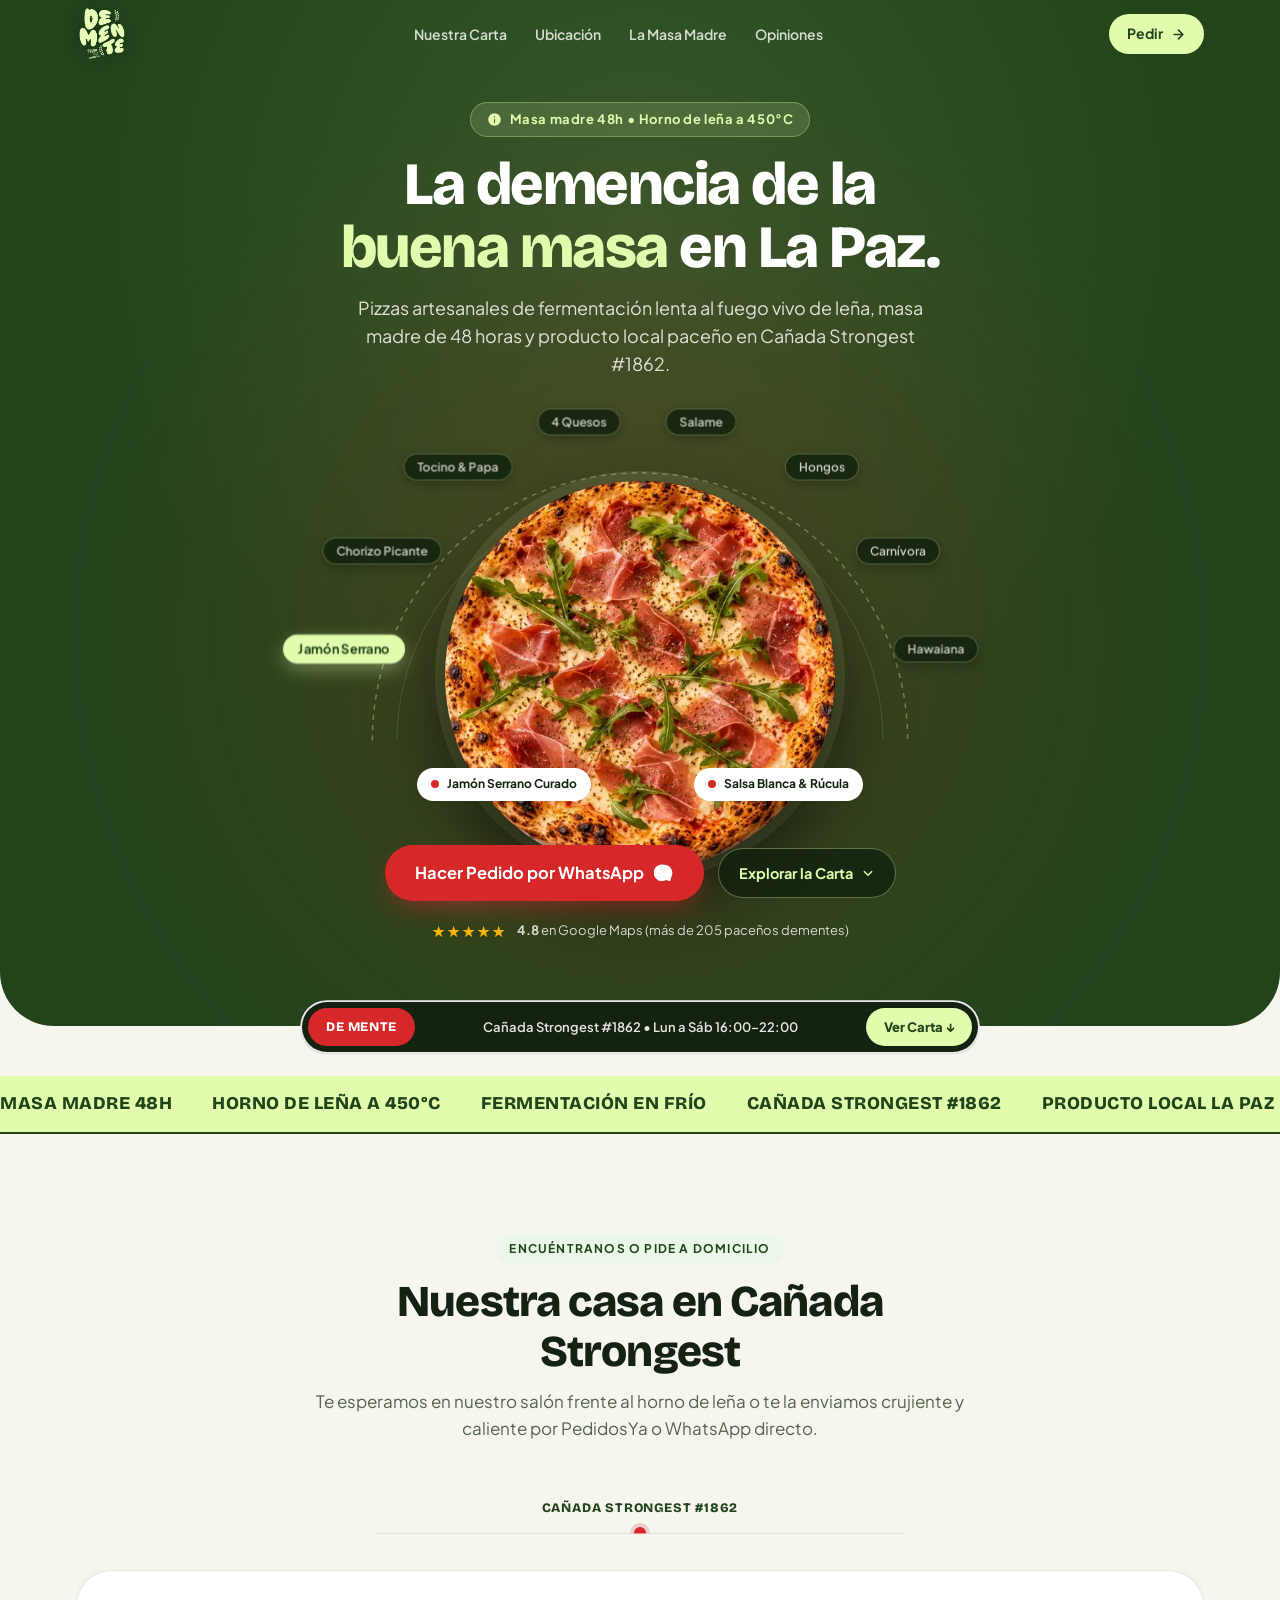
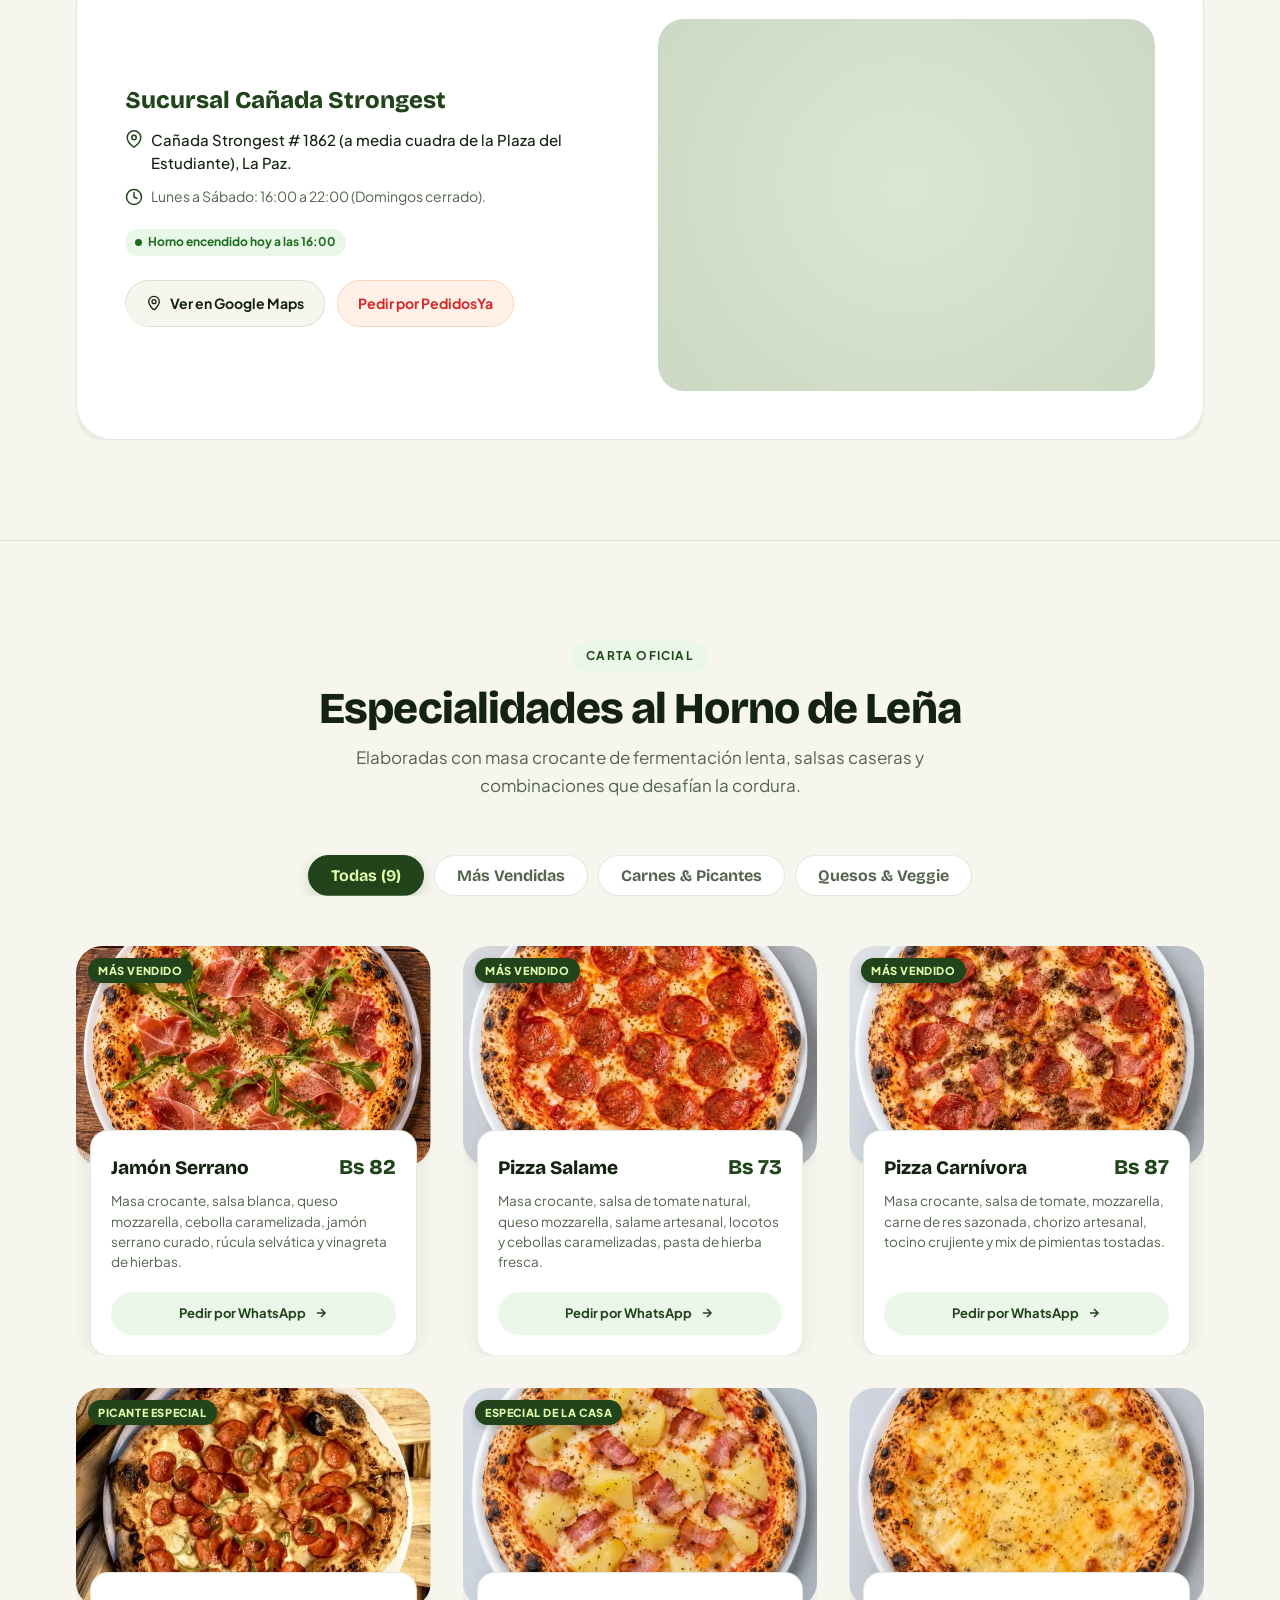
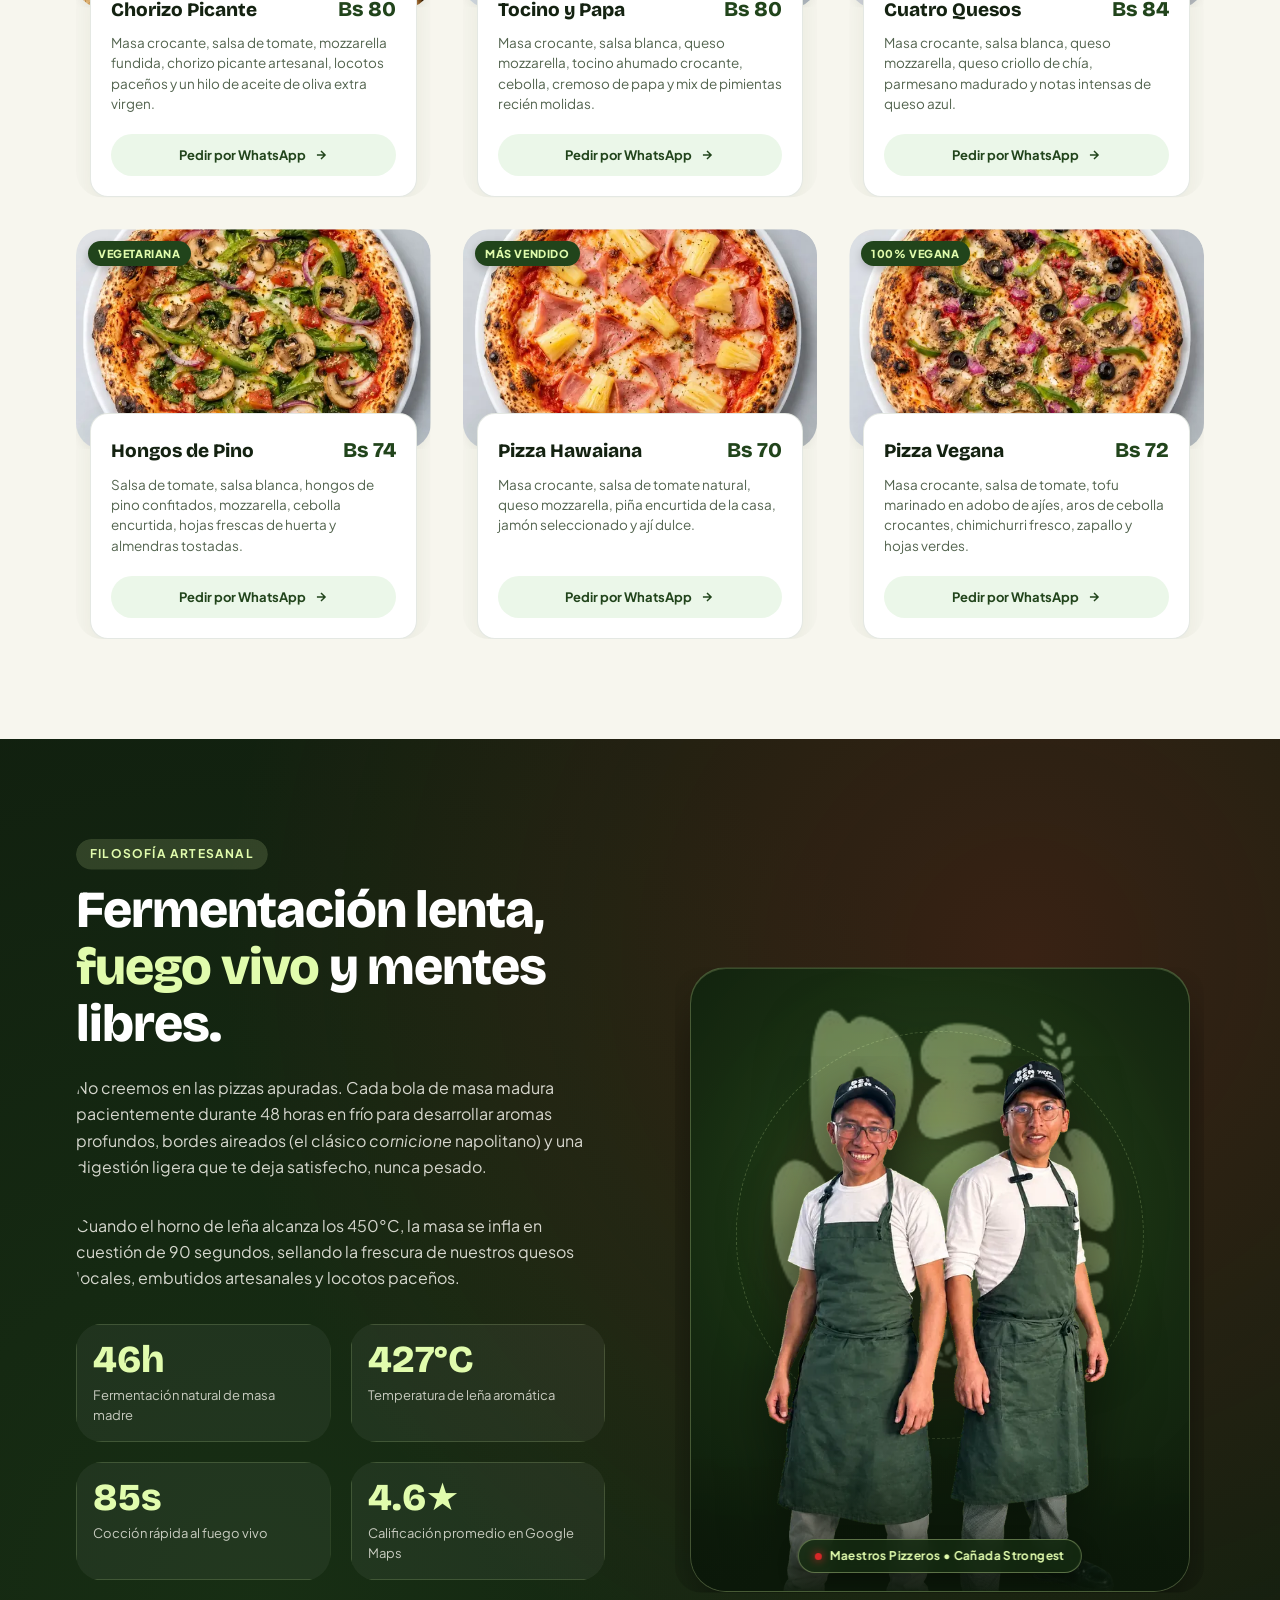
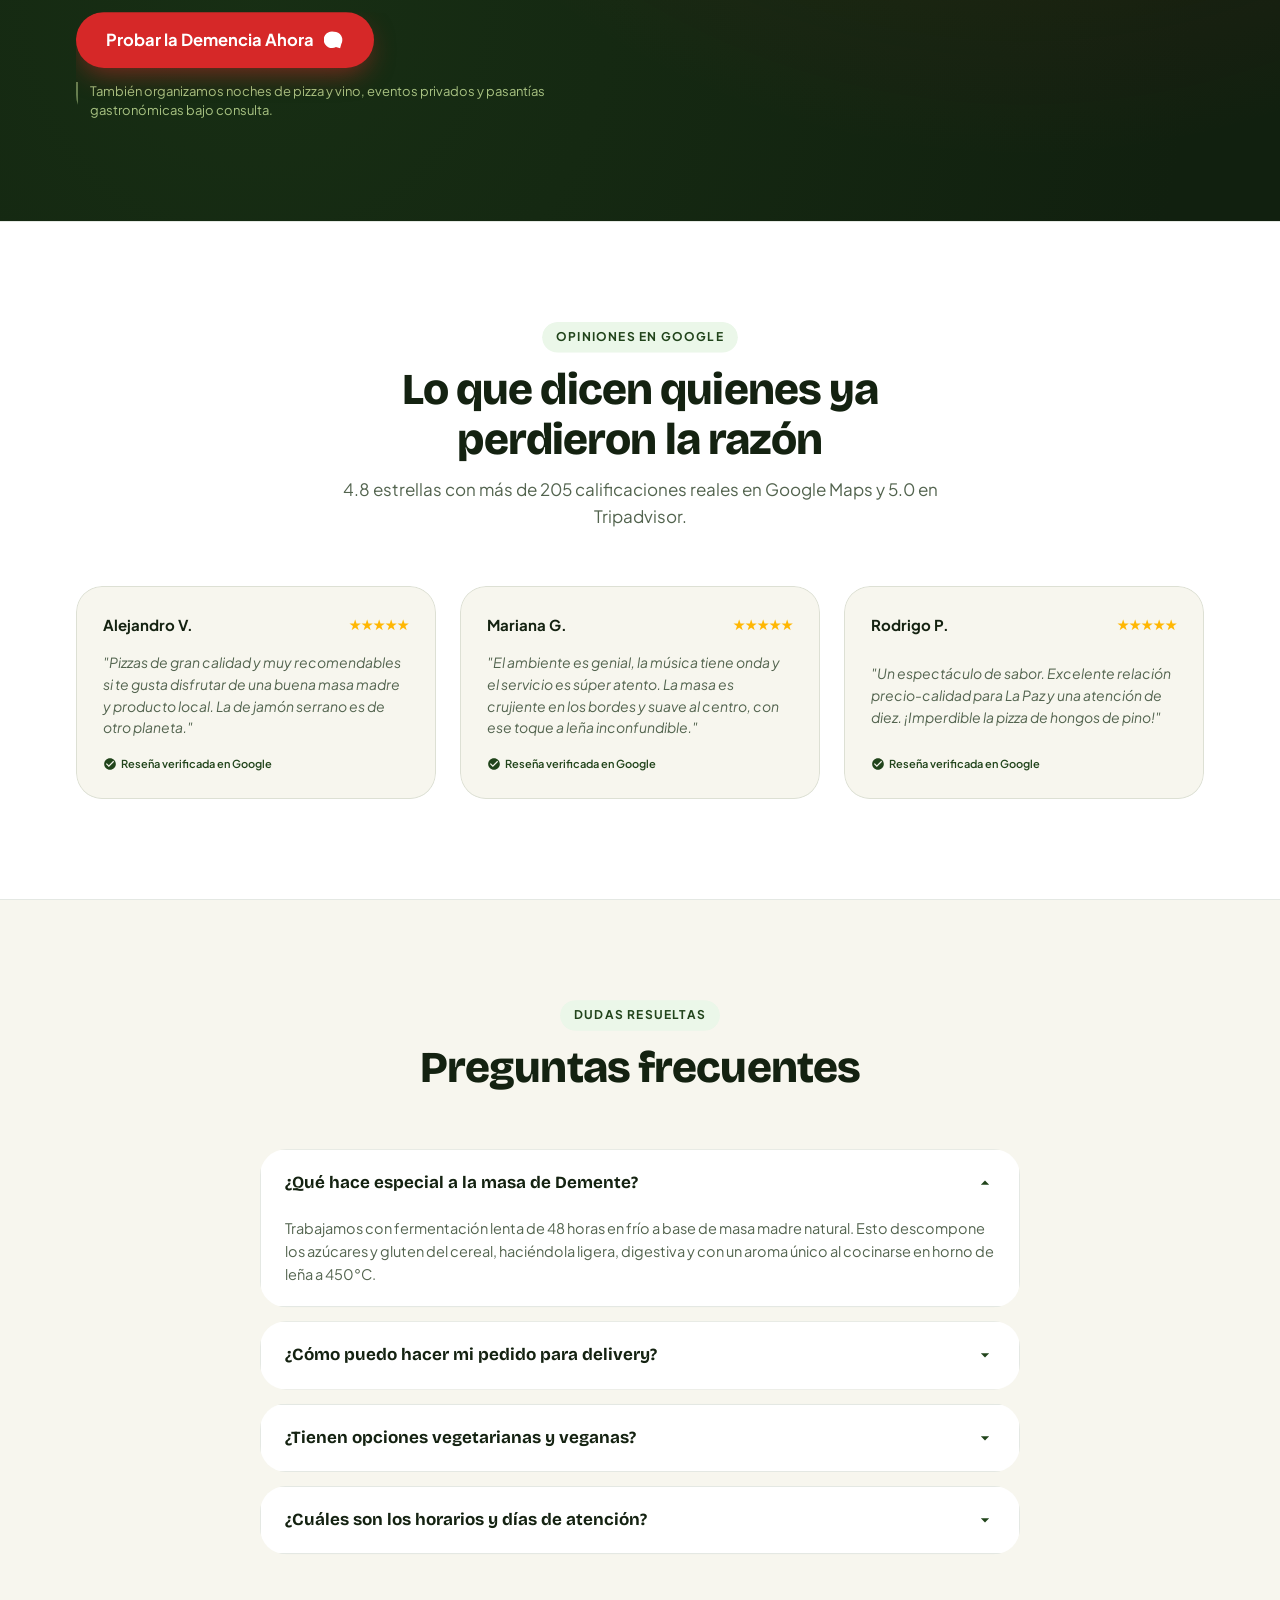
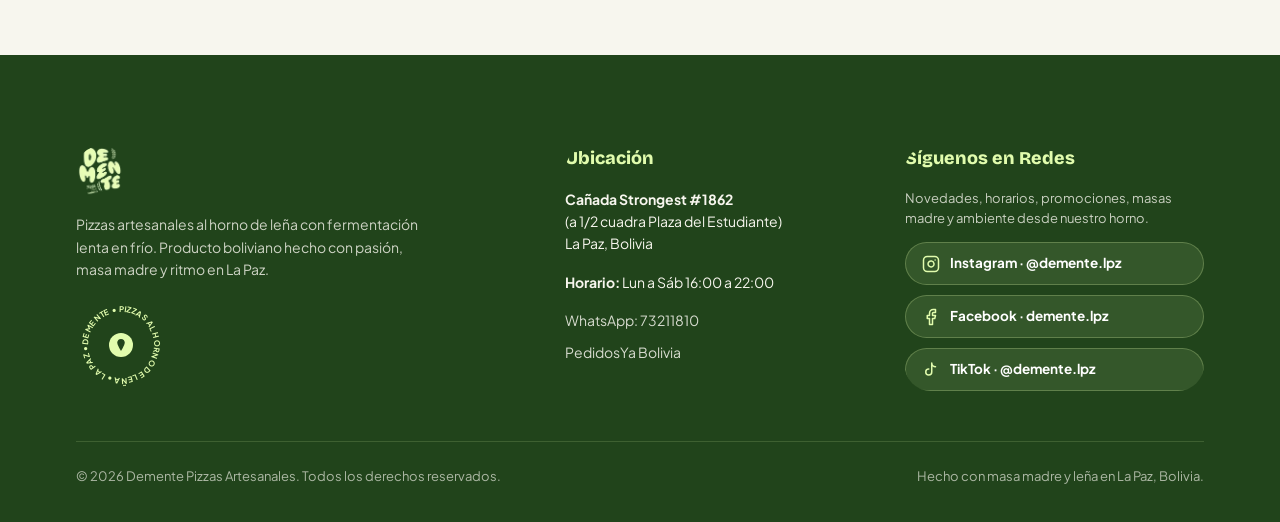
==== commit cef82e93: "Estilo referencia Crust Pizza, dial automatico 4.5s, compresion WebP y redes sociales" ====
--- a/index.html
+++ b/index.html
@@ -22,7 +22,7 @@
   <link href="https://fonts.googleapis.com/css2?family=Bricolage+Grotesque:opsz,wght@12..96,600;12..96,700;12..96,800&family=Plus+Jakarta+Sans:wght@400;500;600;700&display=swap" rel="stylesheet">
 
   <!-- Estilos del Sistema Ruva -->
-  <link rel="stylesheet" href="css/styles.css?v=20261125b">
+  <link rel="stylesheet" href="css/styles.css?v=20261126c">
 
   <!-- Guardia no-js / js -->
   <script>document.documentElement.className = document.documentElement.className.replace('no-js', 'js');</script>
@@ -42,7 +42,7 @@
     <div class="wrap">
       <div class="nav-inner">
         <a href="#inicio" class="nav-brand" aria-label="Demente Pizzería - Inicio">
-          <img src="img/logo-demente.png" alt="DE MENTE" class="nav-logo-img" width="52" height="57">
+          <img src="img/logo-demente.webp" alt="DE MENTE" class="nav-logo-img" width="52" height="57">
         </a>
 
         <ul class="nav-links">
@@ -64,16 +64,16 @@
 
   <main>
     <!-- ====================================================================
-         2. HERO SECTION CON DIAL GIRATORIO INTERACTIVO
+         2. HERO SECTION CENTRADO CON DIAL RADIAL (ESTILO REFERENCIA CRUST)
          ==================================================================== -->
-    <header id="inicio" class="hero-section">
+    <header id="inicio" class="hero-section hero-section--radial">
       <div class="wrap">
-        <div class="hero-grid">
-          
-          <!-- Contenido y Copy Principal -->
-          <div class="hero-content-col">
+        <div class="hero-radial-layout">
+
+          <!-- Encabezado Centrado -->
+          <div class="hero-header-center">
             <div class="hero-eyebrow" data-hero="eyebrow" data-hero-piece>
-              <svg width="16" height="16" viewBox="0 0 24 24" fill="currentColor"><path d="M12 2C6.48 2 2 6.48 2 12s4.48 10 10 10 10-4.48 10-10S17.52 2 12 2zm1 15h-2v-6h2v6zm0-8h-2V7h2v2z"/></svg>
+              <svg width="15" height="15" viewBox="0 0 24 24" fill="currentColor"><path d="M12 2C6.48 2 2 6.48 2 12s4.48 10 10 10 10-4.48 10-10S17.52 2 12 2zm1 15h-2v-6h2v6zm0-8h-2V7h2v2z"/></svg>
               <span>Masa madre 48h • Horno de leña a 450°C</span>
             </div>
 
@@ -82,68 +82,85 @@
             </h1>
 
             <p class="hero-lead" data-hero="lead" data-hero-piece>
-              Pizzas artesanales de fermentación lenta al fuego vivo de leña, masa madre de 48 horas y producto local paceño en Cañada Strongest #1862, La Paz.
+              Pizzas artesanales de fermentación lenta al fuego vivo de leña, masa madre de 48 horas y producto local paceño en Cañada Strongest #1862.
             </p>
-
-            <div class="hero-cta-box" data-hero="cta" data-hero-piece>
-              <a href="https://wa.me/59173211810?text=Hola%20Demente%2C%20quiero%20hacer%20un%20pedido%20de%20pizzas" class="btn-main-cta" target="_blank" rel="noopener">
-                <span>Hacer Pedido por WhatsApp</span>
-                <svg viewBox="0 0 24 24"><path d="M12 2a10 10 0 0 1 8.66 15l-1.32 4.84-4.96-1.3A10 10 0 1 1 12 2z"/></svg>
-              </a>
-              <a href="#menu" class="btn-secondary-link">
-                <span>Explorar la Carta</span>
-                <svg width="14" height="14" viewBox="0 0 24 24" fill="none" stroke="currentColor" stroke-width="2.5"><path d="M19 9l-7 7-7-7"/></svg>
-              </a>
-            </div>
-
-            <div class="hero-proof" data-hero="proof" data-hero-piece>
+          </div>
+
+          <!-- Dial Semicircular Central con 8 Pizzas Rotando Cada 4.5s -->
+          <div class="hero-dial-container" data-hero-piece>
+            <div class="dial-radial-stage">
+
+              <!-- Arco semicircular y nodos radiales de especialidades -->
+              <svg class="dial-arc-svg" viewBox="0 0 640 340" aria-hidden="true">
+                <path class="dial-arc-path" d="M 60 320 A 260 260 0 0 1 580 320" fill="none"/>
+                <path class="dial-arc-inner" d="M 84 320 A 236 236 0 0 1 556 320" fill="none"/>
+              </svg>
+
+              <!-- Selector radial alrededor del arco superior (escritorio) / chips (móvil) -->
+              <div class="dial-selector-tabs dial-radial-tabs" role="tablist" aria-label="Selector de pizzas del dial">
+                <button type="button" class="dial-tab-btn is-active" role="tab" aria-selected="true" data-dial-index="0" style="--pos: 0;">Jamón Serrano</button>
+                <button type="button" class="dial-tab-btn" role="tab" aria-selected="false" data-dial-index="1" style="--pos: 1;">Chorizo Picante</button>
+                <button type="button" class="dial-tab-btn" role="tab" aria-selected="false" data-dial-index="2" style="--pos: 2;">Tocino & Papa</button>
+                <button type="button" class="dial-tab-btn" role="tab" aria-selected="false" data-dial-index="3" style="--pos: 3;">4 Quesos</button>
+                <button type="button" class="dial-tab-btn" role="tab" aria-selected="false" data-dial-index="4" style="--pos: 4;">Salame</button>
+                <button type="button" class="dial-tab-btn" role="tab" aria-selected="false" data-dial-index="5" style="--pos: 5;">Hongos</button>
+                <button type="button" class="dial-tab-btn" role="tab" aria-selected="false" data-dial-index="6" style="--pos: 6;">Carnívora</button>
+                <button type="button" class="dial-tab-btn" role="tab" aria-selected="false" data-dial-index="7" style="--pos: 7;">Hawaiana</button>
+              </div>
+
+              <!-- Plato giratorio central -->
+              <div class="dial-circle-wrap">
+                <div class="dial-pizza-plate" title="Cambia automáticamente cada 4.5s o pulsa una especialidad">
+                  <img src="img/pizza-jamon-serrano-dial.webp" alt="Pizza artesanal Jamón Serrano de Demente" class="dial-pizza-img" width="440" height="440" fetchpriority="high">
+                </div>
+
+                <!-- Etiquetas flotantes de ingredientes -->
+                <div class="dial-badge dial-badge--1">
+                  <span class="dial-badge-dot"></span>
+                  <span>Jamón Serrano Curado</span>
+                </div>
+                <div class="dial-badge dial-badge--2">
+                  <span class="dial-badge-dot"></span>
+                  <span>Salsa Blanca & Rúcula</span>
+                </div>
+              </div>
+
+              <!-- Botones principales sobre el borde inferior del dial (igual que Crust Pizza) -->
+              <div class="hero-cta-box hero-cta-box--dial" data-hero="cta" data-hero-piece>
+                <a href="https://wa.me/59173211810?text=Hola%20Demente%2C%20quiero%20hacer%20un%20pedido%20de%20pizzas" class="btn-main-cta" target="_blank" rel="noopener">
+                  <span>Hacer Pedido por WhatsApp</span>
+                  <svg viewBox="0 0 24 24"><path d="M12 2a10 10 0 0 1 8.66 15l-1.32 4.84-4.96-1.3A10 10 0 1 1 12 2z"/></svg>
+                </a>
+                <a href="#menu" class="btn-secondary-link">
+                  <span>Explorar la Carta</span>
+                  <svg width="14" height="14" viewBox="0 0 24 24" fill="none" stroke="currentColor" stroke-width="2.5"><path d="M19 9l-7 7-7-7"/></svg>
+                </a>
+              </div>
+
+            </div>
+
+            <div class="hero-proof hero-proof--center" data-hero="proof" data-hero-piece>
               <div class="proof-stars" aria-label="4.8 estrellas de 5">★★★★★</div>
               <span><strong>4.8</strong> en Google Maps (más de 205 paceños dementes)</span>
             </div>
           </div>
 
-          <!-- Columna Visual: Dial Interactivo de Especialidades -->
-          <div class="hero-dial-container" data-hero-piece>
-            <div class="dial-circle-wrap">
-              
-              <!-- Anillo del dial con textura gráfica -->
-              <svg class="dial-track-svg" viewBox="0 0 300 300" aria-hidden="true">
-                <circle class="dial-track-circle" cx="150" cy="150" r="142" fill="none"/>
-                <circle cx="150" cy="150" r="132" fill="none" stroke="rgba(225, 252, 173, 0.1)" stroke-width="1"/>
-              </svg>
-
-              <!-- Plato giratorio de la pizza -->
-              <div class="dial-pizza-plate" title="Gira o pulsa una especialidad para cambiar">
-                <img src="img/pizza-jamon-serrano-dial.webp" alt="Pizza artesanal al horno de leña de Demente" class="dial-pizza-img" width="440" height="440">
-              </div>
-
-              <!-- Etiquetas flotantes de ingredientes -->
-              <div class="dial-badge dial-badge--1">
-                <span class="dial-badge-dot"></span>
-                <span>Jamón Serrano Curado</span>
-              </div>
-              <div class="dial-badge dial-badge--2">
-                <span class="dial-badge-dot"></span>
-                <span>Salsa Blanca & Rúcula</span>
-              </div>
-            </div>
-
-            <!-- Selector rápido bajo la pizza -->
-            <div class="dial-selector-tabs" role="tablist" aria-label="Selector de pizzas del dial">
-              <button type="button" class="dial-tab-btn is-active" role="tab" aria-selected="true" data-dial-index="0">Jamón Serrano</button>
-              <button type="button" class="dial-tab-btn" role="tab" aria-selected="false" data-dial-index="1">Chorizo Picante</button>
-              <button type="button" class="dial-tab-btn" role="tab" aria-selected="false" data-dial-index="2">Tocino & Papa</button>
-              <button type="button" class="dial-tab-btn" role="tab" aria-selected="false" data-dial-index="3">4 Quesos</button>
-              <button type="button" class="dial-tab-btn" role="tab" aria-selected="false" data-dial-index="4">Salame</button>
-              <button type="button" class="dial-tab-btn" role="tab" aria-selected="false" data-dial-index="5">Hongos</button>
-              <button type="button" class="dial-tab-btn" role="tab" aria-selected="false" data-dial-index="6">Carnívora</button>
-              <button type="button" class="dial-tab-btn" role="tab" aria-selected="false" data-dial-index="7">Hawaiana</button>
-            </div>
-          </div>
-
         </div>
       </div>
     </header>
+
+    <!-- ====================================================================
+         BARRA FLOTANTE CONECTORA (ESTILO REFERENCIA CRUST PIZZA)
+         ==================================================================== -->
+    <div class="hero-bridge-wrap">
+      <div class="wrap">
+        <div class="hero-bridge-pill" data-reveal="up">
+          <span class="bridge-brand">DE MENTE</span>
+          <span class="bridge-info">Cañada Strongest #1862 • Lun a Sáb 16:00–22:00</span>
+          <a href="#menu" class="bridge-cta">Ver Carta ↓</a>
+        </div>
+      </div>
+    </div>
 
     <!-- ====================================================================
          3. MARQUESINA DINÁMICA (TICKER CONTINUO)
@@ -188,6 +205,14 @@
           <p class="section-subtitle" data-reveal="up" data-reveal-delay="150">
             Te esperamos en nuestro salón frente al horno de leña o te la enviamos crujiente y caliente por PedidosYa o WhatsApp directo.
           </p>
+        </div>
+
+        <!-- Línea indicadora horizontal estilo Crust Pizza -->
+        <div class="location-timeline-track" data-reveal="up" data-reveal-delay="180" aria-hidden="true">
+          <span class="timeline-node is-active">
+            <span class="timeline-label">CAÑADA STRONGEST #1862</span>
+            <span class="timeline-dot"></span>
+          </span>
         </div>
 
         <div class="locations-card-wrap" data-reveal="scale">
@@ -514,7 +539,7 @@
               <div class="team-decor-glow" aria-hidden="true"></div>
 
               <!-- Logo gigante de Demente al fondo (con parallax CSS Scroll-Driven) -->
-              <img src="img/logo-demente.png" alt="" class="team-bg-logo" aria-hidden="true" loading="lazy">
+              <img src="img/logo-demente.webp" alt="" class="team-bg-logo" aria-hidden="true" loading="lazy">
 
               <!-- Foto recortada del personal sin logo frontal (imagen única grande) -->
               <div class="team-cutout-wrap" data-img-reveal>
@@ -655,7 +680,7 @@
   <div class="footer-scroll-sentinel" aria-hidden="true"></div>
 
   <!-- ======================================================================
-       9. FOOTER DE FIRMA
+       9. FOOTER DE FIRMA & REDES SOCIALES OFICIALES
        ====================================================================== -->
   <footer class="site-footer">
     <div class="wrap">
@@ -663,7 +688,7 @@
         
         <!-- Columna de marca -->
         <div data-reveal="up" data-reveal-delay="0">
-          <img src="img/logo-demente.png" alt="Demente Pizza" class="footer-brand-logo">
+          <img src="img/logo-demente.webp" alt="Demente Pizza" class="footer-brand-logo" width="60" height="66" loading="lazy">
           <p class="footer-about">
             Pizzas artesanales al horno de leña con fermentación lenta en frío. Producto boliviano hecho con pasión, masa madre y ritmo en La Paz.
           </p>
@@ -695,34 +720,37 @@
             <li class="footer-link-item" style="margin-top: 8px;">
               <strong>Horario:</strong> Lun a Sáb 16:00 a 22:00
             </li>
-          </ul>
-        </div>
-
-        <!-- Columna de Contacto & Redes -->
-        <div data-reveal="up" data-reveal-delay="180">
-          <h4 class="footer-col-title">Contacto</h4>
-          <ul class="footer-links-list">
-            <li class="footer-link-item">
-              <a href="https://wa.me/59173211810" target="_blank" rel="noopener">
-                WhatsApp: 73211810
-              </a>
+            <li class="footer-link-item" style="margin-top: 6px;">
+              <a href="https://wa.me/59173211810" target="_blank" rel="noopener">WhatsApp: 73211810</a>
             </li>
             <li class="footer-link-item">
-              <a href="https://www.instagram.com/demente.lpz/" target="_blank" rel="noopener">
-                Instagram: @demente.lpz
-              </a>
-            </li>
-            <li class="footer-link-item">
-              <a href="https://www.facebook.com/p/dementelpz-61558476373850/" target="_blank" rel="noopener">
-                Facebook: demente.lpz
-              </a>
-            </li>
-            <li class="footer-link-item">
-              <a href="https://www.pedidosya.com.bo/restaurantes/la-paz/demente-e7c3ccb2-9c1e-4c51-855a-f225b8d66688-menu" target="_blank" rel="noopener">
-                PedidosYa Bolivia
-              </a>
+              <a href="https://www.pedidosya.com.bo/restaurantes/la-paz/demente-e7c3ccb2-9c1e-4c51-855a-f225b8d66688-menu" target="_blank" rel="noopener">PedidosYa Bolivia</a>
             </li>
           </ul>
+        </div>
+
+        <!-- Columna de Redes Sociales Oficiales -->
+        <div data-reveal="up" data-reveal-delay="180">
+          <h4 class="footer-col-title">Síguenos en Redes</h4>
+          <p class="footer-social-intro">
+            Novedades, horarios, promociones, masas madre y ambiente desde nuestro horno.
+          </p>
+          <div class="footer-social-links">
+            <a href="https://www.instagram.com/demente.lpz/?hl=es" class="footer-social-pill" target="_blank" rel="noopener" aria-label="Instagram oficial @demente.lpz">
+              <svg width="18" height="18" viewBox="0 0 24 24" fill="none" stroke="currentColor" stroke-width="2" stroke-linecap="round" stroke-linejoin="round"><rect x="2" y="2" width="20" height="20" rx="5" ry="5"/><path d="M16 11.37A4 4 0 1 1 12.63 8 4 4 0 0 1 16 11.37z"/><line x1="17.5" y1="6.5" x2="17.51" y2="6.5"/></svg>
+              <span>Instagram · @demente.lpz</span>
+            </a>
+
+            <a href="https://www.facebook.com/p/dementelpz-61558476373850/?locale=es_LA" class="footer-social-pill" target="_blank" rel="noopener" aria-label="Facebook oficial demente.lpz">
+              <svg width="18" height="18" viewBox="0 0 24 24" fill="none" stroke="currentColor" stroke-width="2" stroke-linecap="round" stroke-linejoin="round"><path d="M18 2h-3a5 5 0 0 0-5 5v3H7v4h3v8h4v-8h3l1-4h-4V7a1 1 0 0 1 1-1h3z"/></svg>
+              <span>Facebook · demente.lpz</span>
+            </a>
+
+            <a href="https://www.tiktok.com/@demente.lpz/video/7391149552083930373" class="footer-social-pill" target="_blank" rel="noopener" aria-label="TikTok oficial @demente.lpz">
+              <svg width="18" height="18" viewBox="0 0 24 24" fill="none" stroke="currentColor" stroke-width="2" stroke-linecap="round" stroke-linejoin="round"><path d="M9 12a4 4 0 1 0 4 4V4a5 5 0 0 0 5 5"/></svg>
+              <span>TikTok · @demente.lpz</span>
+            </a>
+          </div>
         </div>
 
       </div>
@@ -751,6 +779,6 @@
   <!-- ======================================================================
        11. SCRIPT PRINCIPAL (Intersection Observer + Web Animations + UI)
        ====================================================================== -->
-  <script src="js/main.js?v=20261125b" defer></script>
+  <script src="js/main.js?v=20261126c" defer></script>
 </body>
 </html>
--- a/css/styles.css
+++ b/css/styles.css
@@ -291,7 +291,7 @@
   position: relative;
   background: var(--brand);
   color: var(--bg);
-  padding: clamp(84px, 10vw, 145px) 0 clamp(48px, 8vw, 100px);
+  padding: clamp(78px, 8vw, 108px) 0 clamp(56px, 7vw, 84px);
   border-radius: 0 0 clamp(28px, 6vw, 54px) clamp(28px, 6vw, 54px);
   overflow: hidden;
 }
@@ -300,24 +300,27 @@
   content: "";
   position: absolute;
   inset: 0;
-  background: radial-gradient(circle at 60% 30%, rgba(214, 40, 40, 0.22), transparent 70%),
-              radial-gradient(circle at 20% 80%, rgba(225, 252, 173, 0.1), transparent 50%);
+  background: radial-gradient(circle at 50% 62%, rgba(214, 40, 40, 0.2), transparent 65%),
+              radial-gradient(circle at 50% 20%, rgba(225, 252, 173, 0.1), transparent 55%);
   pointer-events: none;
 }
 
-.hero-grid {
-  display: grid;
-  grid-template-columns: 1fr;
-  gap: clamp(40px, 6vw, 70px);
-  align-items: center;
+/* Layout Centrado estilo Referencia Crust Pizza */
+.hero-radial-layout {
+  display: flex;
+  flex-direction: column;
+  align-items: center;
+  text-align: center;
   position: relative;
   z-index: 2;
 }
 
-@media (min-width: 960px) {
-  .hero-grid {
-    grid-template-columns: 1.15fr 0.85fr;
-  }
+.hero-header-center {
+  max-width: 760px;
+  margin: 0 auto 20px;
+  display: flex;
+  flex-direction: column;
+  align-items: center;
 }
 
 .hero-eyebrow {
@@ -332,17 +335,17 @@
   font-size: 13px;
   font-weight: 700;
   letter-spacing: 0.6px;
-  margin-bottom: 22px;
+  margin-bottom: 16px;
 }
 
 .hero-title {
   font-family: var(--font-display);
-  font-size: clamp(38px, 6.8vw, 72px);
-  line-height: 1.05;
+  font-size: clamp(34px, 5.5vw, 60px);
+  line-height: 1.06;
   font-weight: 800;
   letter-spacing: -0.025em;
   color: #FFFFFF;
-  margin-bottom: 22px;
+  margin-bottom: 14px;
 }
 
 .hero-title .text-accent {
@@ -350,38 +353,40 @@
   display: inline-block;
 }
 
-.hero-title .text-italic {
-  font-style: italic;
-  font-weight: 700;
-}
-
 .hero-lead {
-  font-size: clamp(16px, 2.2vw, 19px);
+  font-size: clamp(15px, 1.9vw, 18px);
   color: rgba(247, 246, 238, 0.88);
-  line-height: 1.6;
-  max-width: 560px;
-  margin-bottom: 34px;
+  line-height: 1.55;
+  max-width: 600px;
+  margin: 0 auto;
 }
 
 .hero-cta-box {
   display: flex;
   flex-wrap: wrap;
   align-items: center;
-  gap: 16px;
-  margin-bottom: 32px;
+  justify-content: center;
+  gap: 14px;
+}
+
+.hero-cta-box--dial {
+  position: relative;
+  z-index: 6;
+  margin-top: -26px;
+  margin-bottom: 18px;
 }
 
 /* Botón principal CTA */
 .btn-main-cta {
   background: var(--cta);
   color: var(--cta-ink);
-  font-size: clamp(15px, 2vw, 17px);
+  font-size: clamp(15px, 2vw, 16.5px);
   font-weight: 700;
-  padding: 16px 32px;
+  padding: 15px 30px;
   border-radius: var(--r-full);
   display: inline-flex;
   align-items: center;
-  gap: 12px;
+  gap: 10px;
   box-shadow: var(--shadow-cta);
   transition: transform var(--t-hover) var(--ease), background-color var(--t-hover) var(--ease), box-shadow var(--t-hover) var(--ease);
   position: relative;
@@ -391,7 +396,7 @@
 .btn-main-cta:hover {
   background: var(--cta-hover);
   transform: translateY(-3px) scale(1.02);
-  box-shadow: 0 16px 32px -6px rgba(214, 40, 40, 0.7);
+  box-shadow: 0 16px 32px -6px rgba(214, 40, 40, 0.72);
 }
 
 .btn-main-cta:active {
@@ -411,26 +416,30 @@
 
 .btn-secondary-link {
   color: var(--accent);
-  font-size: 15px;
+  background: rgba(17, 32, 15, 0.78);
+  backdrop-filter: blur(8px);
+  font-size: 14.5px;
   font-weight: 700;
   display: inline-flex;
   align-items: center;
   gap: 8px;
-  padding: 12px 18px;
+  padding: 13px 20px;
   border-radius: var(--r-full);
-  border: 1px solid rgba(225, 252, 173, 0.3);
-  transition: background-color var(--t-hover) var(--ease), border-color var(--t-hover) var(--ease);
+  border: 1px solid rgba(225, 252, 173, 0.35);
+  transition: background-color var(--t-hover) var(--ease), border-color var(--t-hover) var(--ease), transform var(--t-hover) var(--ease);
 }
 
 .btn-secondary-link:hover {
-  background: rgba(225, 252, 173, 0.15);
+  background: rgba(225, 252, 173, 0.18);
   border-color: var(--accent);
+  transform: translateY(-2px);
 }
 
 .hero-proof {
   display: flex;
   align-items: center;
-  gap: 12px;
+  justify-content: center;
+  gap: 10px;
   font-size: 13px;
   color: rgba(247, 246, 238, 0.85);
 }
@@ -441,35 +450,48 @@
   font-size: 15px;
 }
 
-/* El Dial Giratorio de Pizzas */
+/* Escenario Radial Semicircular del Dial */
 .hero-dial-container {
   display: flex;
   flex-direction: column;
   align-items: center;
-  position: relative;
+  width: 100%;
+  position: relative;
+}
+
+.dial-radial-stage {
+  position: relative;
+  width: 100%;
+  max-width: 780px;
+  display: flex;
+  flex-direction: column;
+  align-items: center;
+}
+
+.dial-arc-svg {
+  display: none;
+  pointer-events: none;
+}
+
+.dial-arc-path {
+  stroke: rgba(225, 252, 173, 0.34);
+  stroke-width: 1.5;
+  stroke-dasharray: 5 5;
+}
+
+.dial-arc-inner {
+  stroke: rgba(225, 252, 173, 0.14);
+  stroke-width: 1;
 }
 
 .dial-circle-wrap {
   position: relative;
-  width: clamp(290px, 46vw, 440px);
+  width: clamp(270px, 44vw, 390px);
   aspect-ratio: 1;
   display: flex;
   align-items: center;
   justify-content: center;
-}
-
-.dial-track-svg {
-  position: absolute;
-  inset: -24px;
-  width: calc(100% + 48px);
-  height: calc(100% + 48px);
-  pointer-events: none;
-}
-
-.dial-track-circle {
-  stroke: rgba(225, 252, 173, 0.25);
-  stroke-width: 1.5;
-  stroke-dasharray: 6 6;
+  margin-top: 8px;
 }
 
 .dial-pizza-plate {
@@ -478,13 +500,9 @@
   border-radius: 50%;
   position: relative;
   overflow: hidden;
-  box-shadow: 0 28px 70px rgba(0, 0, 0, 0.55), 0 0 0 10px rgba(225, 252, 173, 0.12);
+  box-shadow: 0 28px 70px rgba(0, 0, 0, 0.58), 0 0 0 10px rgba(225, 252, 173, 0.12);
   background: radial-gradient(circle, #3D2314 0%, #160D07 100%);
-  cursor: grab;
-}
-
-.dial-pizza-plate:active {
-  cursor: grabbing;
+  cursor: pointer;
 }
 
 .dial-pizza-img {
@@ -492,14 +510,14 @@
   height: 100%;
   object-fit: cover;
   transform: scale(1.05);
-  transition: transform 0.6s var(--ease);
+  transition: transform 0.7s var(--ease);
 }
 
 .dial-badge {
   position: absolute;
   background: var(--surface);
   color: var(--ink);
-  padding: 8px 16px;
+  padding: 7px 14px;
   border-radius: var(--r-full);
   font-size: 12px;
   font-weight: 700;
@@ -508,7 +526,7 @@
   align-items: center;
   gap: 8px;
   white-space: nowrap;
-  z-index: 3;
+  z-index: 4;
   transition: transform var(--t-hover) var(--ease);
 }
 
@@ -517,12 +535,12 @@
 }
 
 .dial-badge--1 {
-  top: 4%;
-  left: -8px;
+  top: 6%;
+  left: -10px;
 }
 
 .dial-badge--2 {
-  bottom: 8%;
+  bottom: 18%;
   right: -12px;
 }
 
@@ -533,26 +551,36 @@
   background: var(--cta);
 }
 
-/* Selector interactivo de especialidad bajo el dial */
+/* Selector interactivo: Chips en móvil, Arco Semicircular Radial en Escritorio */
 .dial-selector-tabs {
   display: flex;
-  gap: 8px;
-  margin-top: 24px;
+  gap: 7px;
+  margin-top: 16px;
+  margin-bottom: 14px;
   background: rgba(0, 0, 0, 0.25);
-  padding: 4px;
-  border-radius: var(--r-full);
+  padding: 6px;
+  border-radius: var(--r-lg);
   border: 1px solid rgba(225, 252, 173, 0.2);
   flex-wrap: wrap;
   justify-content: center;
+  order: 3;
+}
+
+.dial-circle-wrap {
+  order: 1;
+}
+
+.hero-cta-box--dial {
+  order: 2;
 }
 
 .dial-tab-btn {
-  color: rgba(247, 246, 238, 0.75);
-  font-size: 12px;
+  color: rgba(247, 246, 238, 0.8);
+  font-size: 11.5px;
   font-weight: 600;
-  padding: 6px 14px;
+  padding: 6px 12px;
   border-radius: var(--r-full);
-  transition: background-color var(--t-hover) var(--ease), color var(--t-hover) var(--ease);
+  transition: background-color var(--t-hover) var(--ease), color var(--t-hover) var(--ease), transform var(--t-hover) var(--ease);
 }
 
 .dial-tab-btn.is-active, .dial-tab-btn:hover {
@@ -561,38 +589,237 @@
   font-weight: 700;
 }
 
+/* Arco radial en Escritorio (imitando fielmente la referencia Crust Pizza) */
+@media (min-width: 860px) {
+  .dial-radial-stage {
+    padding-top: 84px;
+  }
+
+  .dial-arc-svg {
+    display: block;
+    position: absolute;
+    top: 14px;
+    left: 50%;
+    transform: translateX(-50%);
+    width: 660px;
+    height: 350px;
+  }
+
+  .dial-circle-wrap {
+    margin-top: 0;
+  }
+
+  .dial-radial-tabs {
+    position: absolute;
+    top: 0;
+    left: 50%;
+    transform: translateX(-50%);
+    width: 760px;
+    height: 350px;
+    margin: 0;
+    padding: 0;
+    background: transparent;
+    border: none;
+    pointer-events: none;
+    z-index: 5;
+  }
+
+  .dial-radial-tabs .dial-tab-btn {
+    position: absolute;
+    pointer-events: auto;
+    background: rgba(17, 32, 15, 0.82);
+    border: 1px solid rgba(225, 252, 173, 0.28);
+    backdrop-filter: blur(6px);
+    font-size: 12px;
+    padding: 5px 13px;
+    transform: translate(-50%, -50%);
+    box-shadow: 0 4px 12px rgba(0, 0, 0, 0.25);
+  }
+
+  .dial-radial-tabs .dial-tab-btn.is-active,
+  .dial-radial-tabs .dial-tab-btn:hover {
+    background: var(--accent);
+    color: var(--brand);
+    border-color: var(--accent);
+    transform: translate(-50%, -50%) scale(1.08);
+    box-shadow: 0 6px 18px rgba(225, 252, 173, 0.35);
+  }
+
+  /* Posiciones geométricas distribuidas en semicírculo alrededor del plato */
+  .dial-radial-tabs .dial-tab-btn[data-dial-index="0"] { left: 11%; top: 72%; }
+  .dial-radial-tabs .dial-tab-btn[data-dial-index="1"] { left: 16%; top: 44%; }
+  .dial-radial-tabs .dial-tab-btn[data-dial-index="2"] { left: 26%; top: 20%; }
+  .dial-radial-tabs .dial-tab-btn[data-dial-index="3"] { left: 42%; top: 7%; }
+  .dial-radial-tabs .dial-tab-btn[data-dial-index="4"] { left: 58%; top: 7%; }
+  .dial-radial-tabs .dial-tab-btn[data-dial-index="5"] { left: 74%; top: 20%; }
+  .dial-radial-tabs .dial-tab-btn[data-dial-index="6"] { left: 84%; top: 44%; }
+  .dial-radial-tabs .dial-tab-btn[data-dial-index="7"] { left: 89%; top: 72%; }
+
+  .dial-badge--1 { left: -28px; top: auto; bottom: 18%; }
+  .dial-badge--2 { right: -28px; bottom: 18%; }
+}
+
 @media (max-width: 640px) {
   .hero-section {
-    padding-top: 76px;
-    padding-bottom: 38px;
+    padding-top: 72px;
+    padding-bottom: 44px;
   }
   .hero-eyebrow {
-    margin-bottom: 12px;
-    font-size: 11.5px;
+    margin-bottom: 10px;
+    font-size: 11px;
     padding: 4px 12px;
   }
   .hero-title {
-    font-size: 32px;
-    margin-bottom: 12px;
+    font-size: 30px;
+    margin-bottom: 10px;
     line-height: 1.08;
   }
   .hero-lead {
-    font-size: 14.5px;
+    font-size: 14px;
     line-height: 1.45;
-    margin-bottom: 18px;
-  }
-  .hero-cta-box {
-    margin-bottom: 18px;
+    margin-bottom: 10px;
+  }
+  .dial-circle-wrap {
+    width: 260px;
+  }
+  .dial-badge--1 { left: -4px; top: 2%; font-size: 11px; padding: 5px 10px; }
+  .dial-badge--2 { right: -4px; bottom: 16%; font-size: 11px; padding: 5px 10px; }
+  .hero-cta-box--dial {
+    margin-top: -18px;
     gap: 10px;
+    width: 100%;
   }
   .btn-main-cta {
     padding: 13px 22px;
-    font-size: 15px;
+    font-size: 14.5px;
+    width: 100%;
+    justify-content: center;
   }
   .btn-secondary-link {
     padding: 10px 16px;
     font-size: 13.5px;
-  }
+    width: 100%;
+    justify-content: center;
+  }
+}
+
+/* Barra conectora colgante entre Hero y Ubicación (estilo referencia Crust) */
+.hero-bridge-wrap {
+  position: relative;
+  z-index: 20;
+  margin-top: -26px;
+  margin-bottom: 22px;
+  pointer-events: none;
+}
+
+.hero-bridge-pill {
+  pointer-events: auto;
+  max-width: 680px;
+  margin: 0 auto;
+  background: #142211;
+  color: #FFFFFF;
+  border-radius: var(--r-full);
+  padding: 6px;
+  display: flex;
+  align-items: center;
+  justify-content: space-between;
+  gap: 12px;
+  box-shadow: 0 14px 34px rgba(0, 0, 0, 0.25);
+  border: 2px solid rgba(255, 255, 255, 0.9);
+}
+
+.bridge-brand {
+  background: var(--cta);
+  color: #FFFFFF;
+  font-family: var(--font-display);
+  font-weight: 800;
+  font-size: 13px;
+  letter-spacing: 0.6px;
+  padding: 9px 18px;
+  border-radius: var(--r-full);
+  white-space: nowrap;
+}
+
+.bridge-info {
+  font-size: 13px;
+  font-weight: 600;
+  color: rgba(247, 246, 238, 0.92);
+  text-align: center;
+  overflow: hidden;
+  text-overflow: ellipsis;
+  white-space: nowrap;
+}
+
+.bridge-cta {
+  background: var(--accent);
+  color: var(--brand);
+  font-size: 13px;
+  font-weight: 800;
+  padding: 9px 18px;
+  border-radius: var(--r-full);
+  white-space: nowrap;
+  transition: transform 0.25s var(--ease), background-color 0.25s var(--ease);
+}
+
+.bridge-cta:hover {
+  background: var(--accent-hover);
+  transform: scale(1.04);
+}
+
+@media (max-width: 640px) {
+  .hero-bridge-pill {
+    padding: 5px;
+    gap: 8px;
+  }
+  .bridge-brand {
+    padding: 7px 12px;
+    font-size: 11.5px;
+  }
+  .bridge-info {
+    font-size: 11.5px;
+  }
+  .bridge-cta {
+    padding: 7px 12px;
+    font-size: 11.5px;
+  }
+}
+
+/* Línea horizontal indicadora en Ubicación */
+.location-timeline-track {
+  position: relative;
+  max-width: 560px;
+  margin: 0 auto 36px;
+  display: flex;
+  justify-content: center;
+  align-items: center;
+  border-bottom: 1.5px solid rgba(33, 68, 27, 0.2);
+  padding-bottom: 14px;
+}
+
+.timeline-node {
+  display: flex;
+  flex-direction: column;
+  align-items: center;
+  gap: 8px;
+  position: relative;
+}
+
+.timeline-label {
+  font-family: var(--font-display);
+  font-size: 13px;
+  font-weight: 800;
+  letter-spacing: 0.8px;
+  color: var(--brand);
+}
+
+.timeline-dot {
+  width: 12px;
+  height: 12px;
+  border-radius: 50%;
+  background: var(--cta);
+  box-shadow: 0 0 0 4px rgba(214, 40, 40, 0.2);
+  position: absolute;
+  bottom: -20px;
 }
 
 /* --------------------------------------------------------------------------
@@ -881,26 +1108,26 @@
 }
 
 .menu-item-card {
-  background: var(--surface);
-  border: 1px solid var(--line);
+  background: transparent;
+  border: none;
   border-radius: var(--r-xl);
-  overflow: hidden;
-  box-shadow: var(--shadow-sm);
+  overflow: visible;
   display: flex;
   flex-direction: column;
-  transition: transform var(--t-hover) var(--ease), box-shadow var(--t-hover) var(--ease);
+  transition: transform var(--t-hover) var(--ease);
   position: relative;
 }
 
 .menu-item-card:hover {
   transform: translateY(-6px);
-  box-shadow: var(--shadow-lg);
 }
 
 .card-thumb-wrap {
   position: relative;
-  height: 200px;
+  height: 220px;
   background: #E8ECE6;
+  border-radius: var(--r-xl);
+  box-shadow: var(--shadow-sm);
   overflow: hidden;
 }
 
@@ -937,10 +1164,23 @@
 }
 
 .card-content {
-  padding: 22px;
+  background: var(--surface);
+  border: 1px solid var(--line);
+  border-radius: var(--r-lg);
+  box-shadow: var(--shadow-md);
+  margin: -36px 14px 0;
+  padding: 20px;
+  position: relative;
+  z-index: 4;
   display: flex;
   flex-direction: column;
   flex-grow: 1;
+  transition: box-shadow var(--t-hover) var(--ease), border-color var(--t-hover) var(--ease);
+}
+
+.menu-item-card:hover .card-content {
+  box-shadow: var(--shadow-lg);
+  border-color: rgba(33, 68, 27, 0.22);
 }
 
 .card-header-row {
@@ -1429,6 +1669,51 @@
   color: var(--accent);
 }
 
+.footer-social-intro {
+  font-size: 13px;
+  color: rgba(247, 246, 238, 0.78);
+  line-height: 1.5;
+  margin-bottom: 14px;
+}
+
+.footer-social-links {
+  display: flex;
+  flex-direction: column;
+  gap: 10px;
+}
+
+.footer-social-pill {
+  display: inline-flex;
+  align-items: center;
+  gap: 10px;
+  padding: 10px 16px;
+  border-radius: var(--r-full);
+  background: rgba(225, 252, 173, 0.1);
+  border: 1px solid rgba(225, 252, 173, 0.25);
+  color: #FFFFFF;
+  font-size: 13.5px;
+  font-weight: 700;
+  transition: background-color var(--t-hover) var(--ease), color var(--t-hover) var(--ease), transform var(--t-hover) var(--ease), border-color var(--t-hover) var(--ease);
+}
+
+.footer-social-pill svg {
+  flex-shrink: 0;
+  color: var(--accent);
+  transition: color var(--t-hover) var(--ease), transform var(--t-hover) var(--ease);
+}
+
+.footer-social-pill:hover {
+  background: var(--accent);
+  color: var(--brand);
+  border-color: var(--accent);
+  transform: translateX(4px);
+}
+
+.footer-social-pill:hover svg {
+  color: var(--brand);
+  transform: scale(1.1);
+}
+
 .footer-bottom {
   border-top: 1px solid rgba(225, 252, 173, 0.15);
   padding-top: 24px;
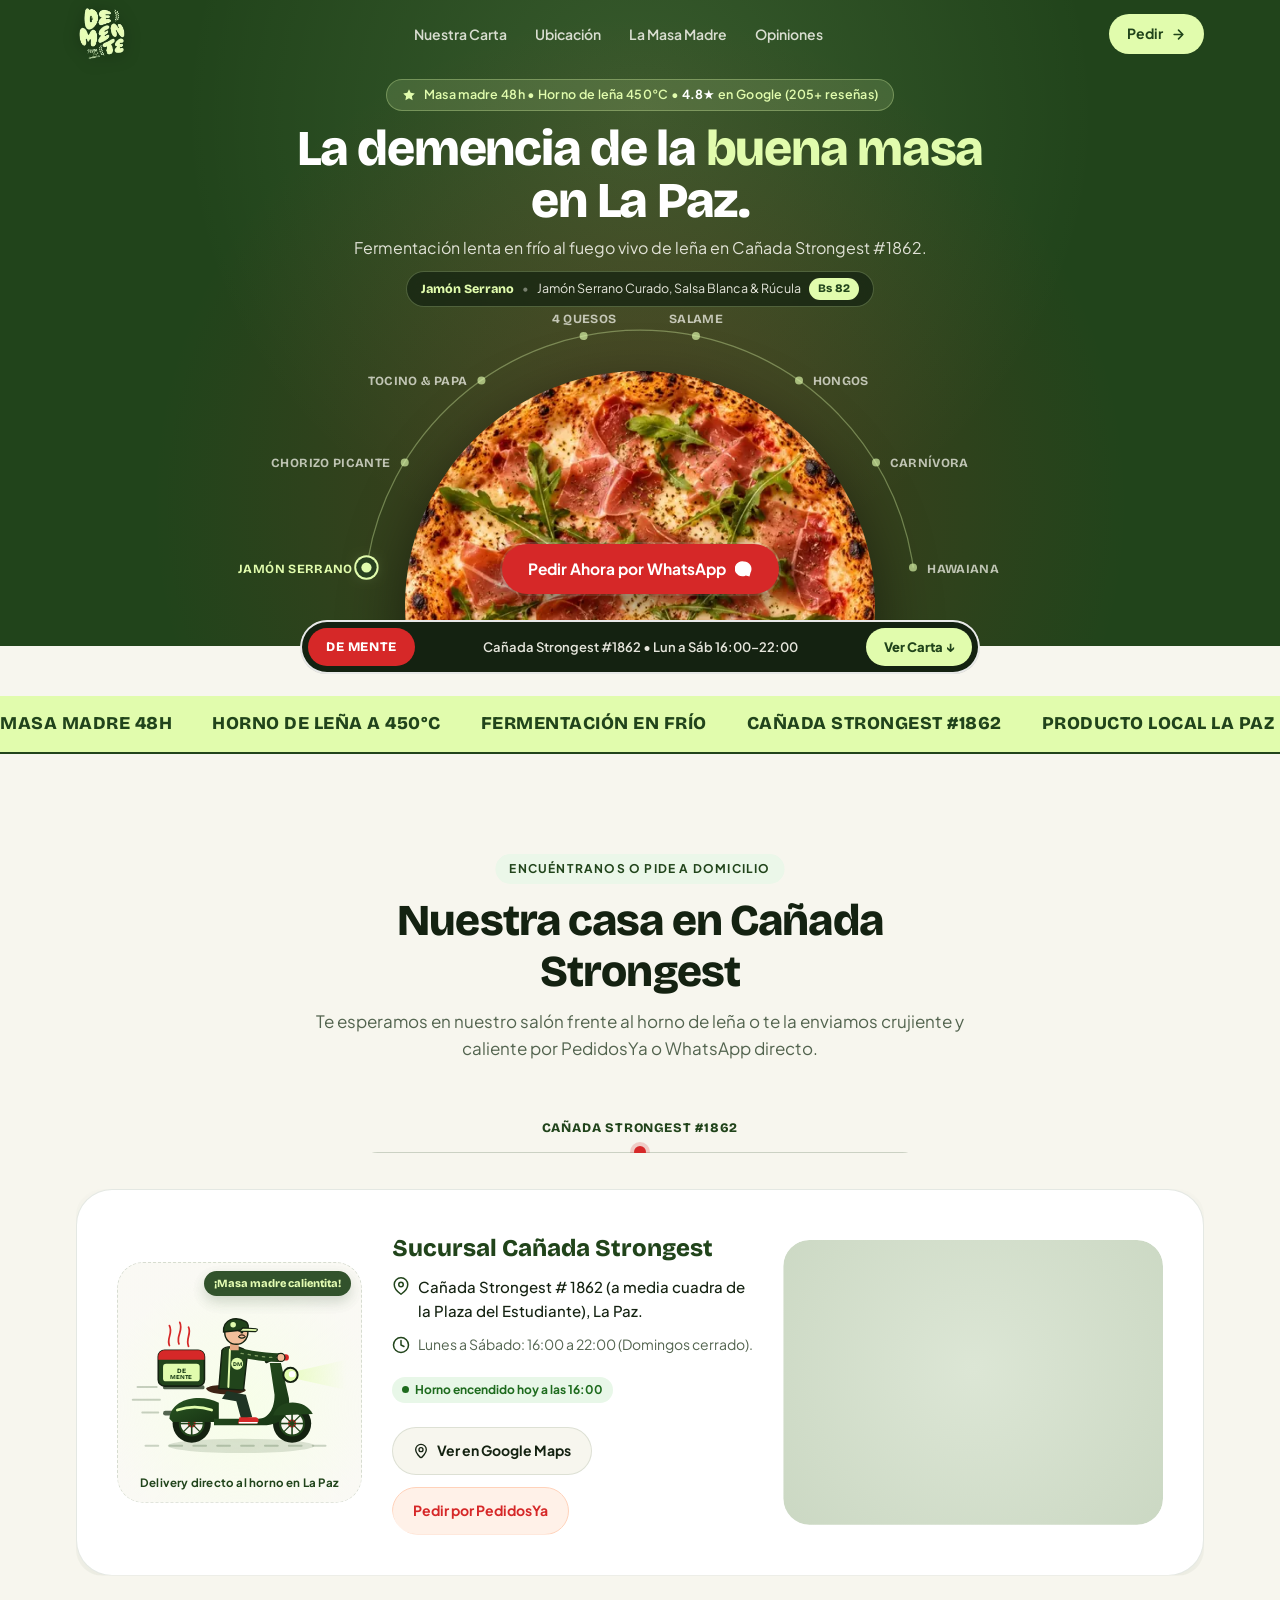
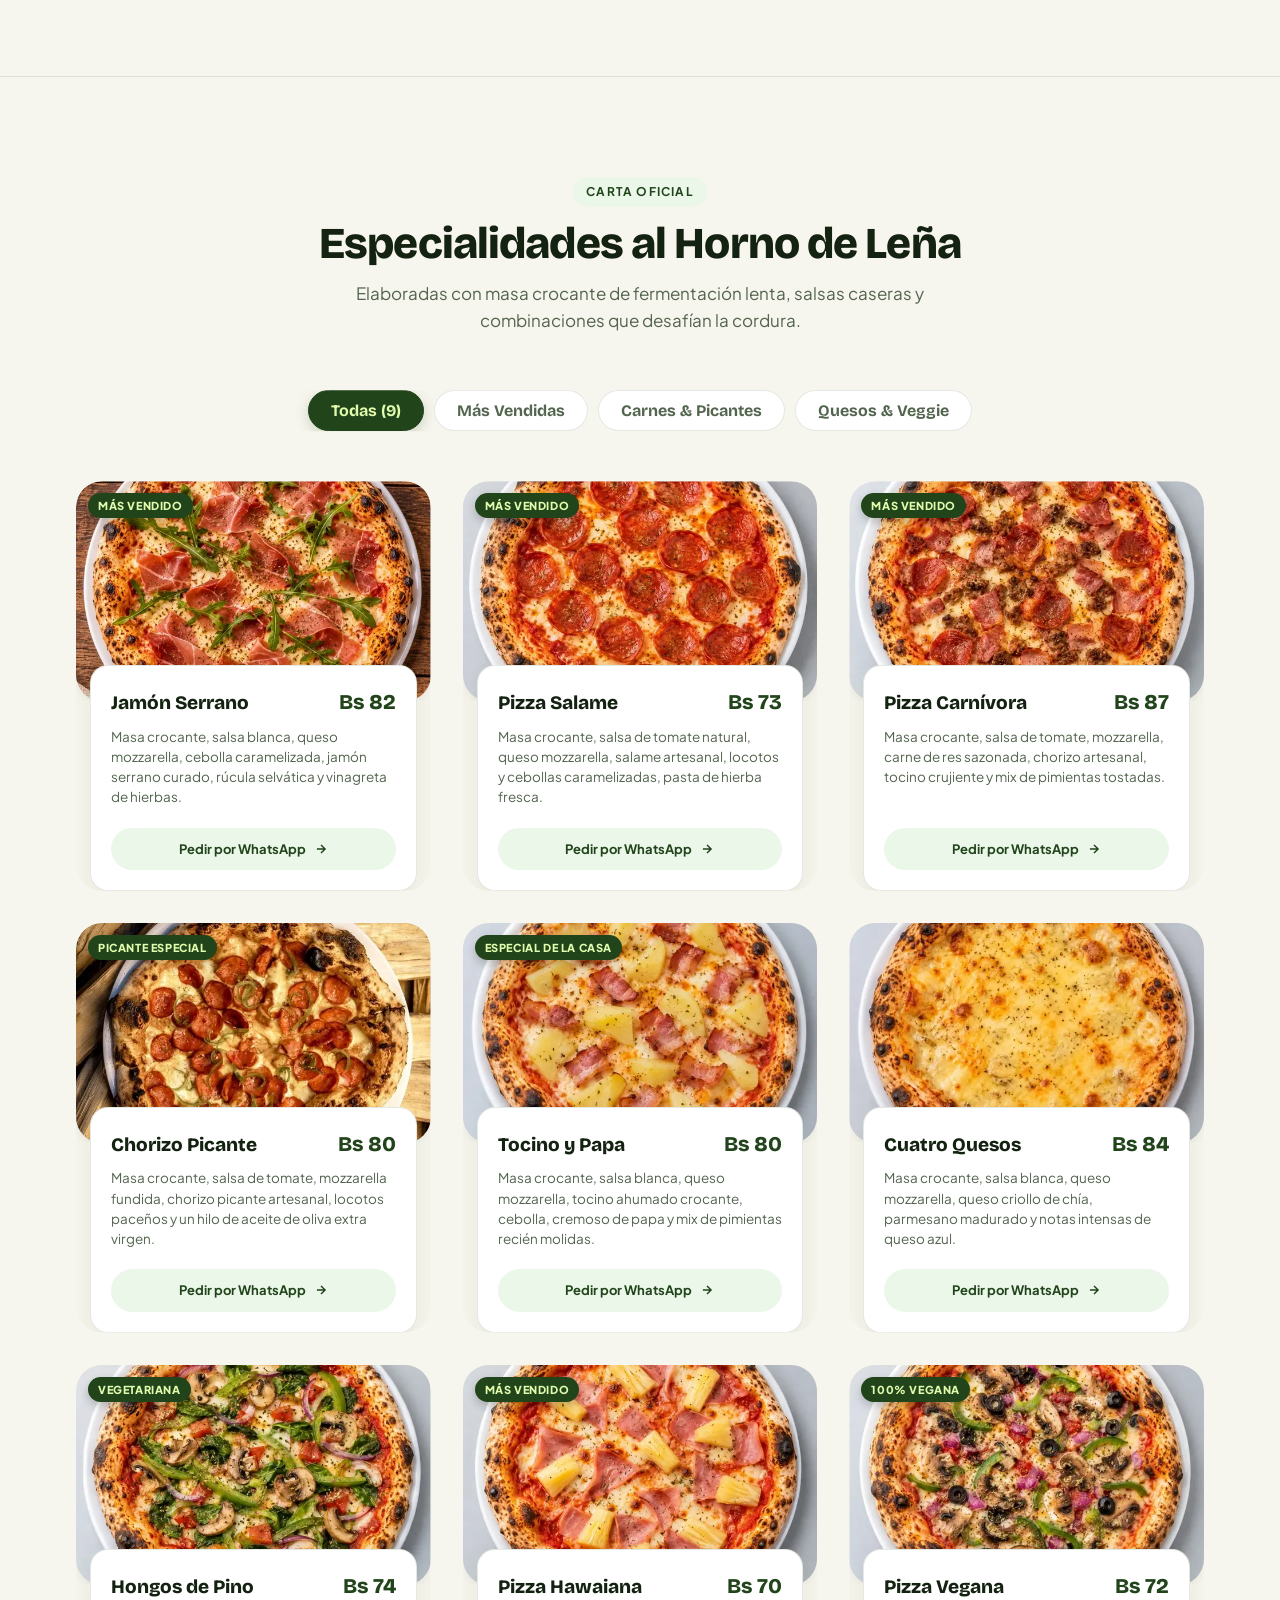
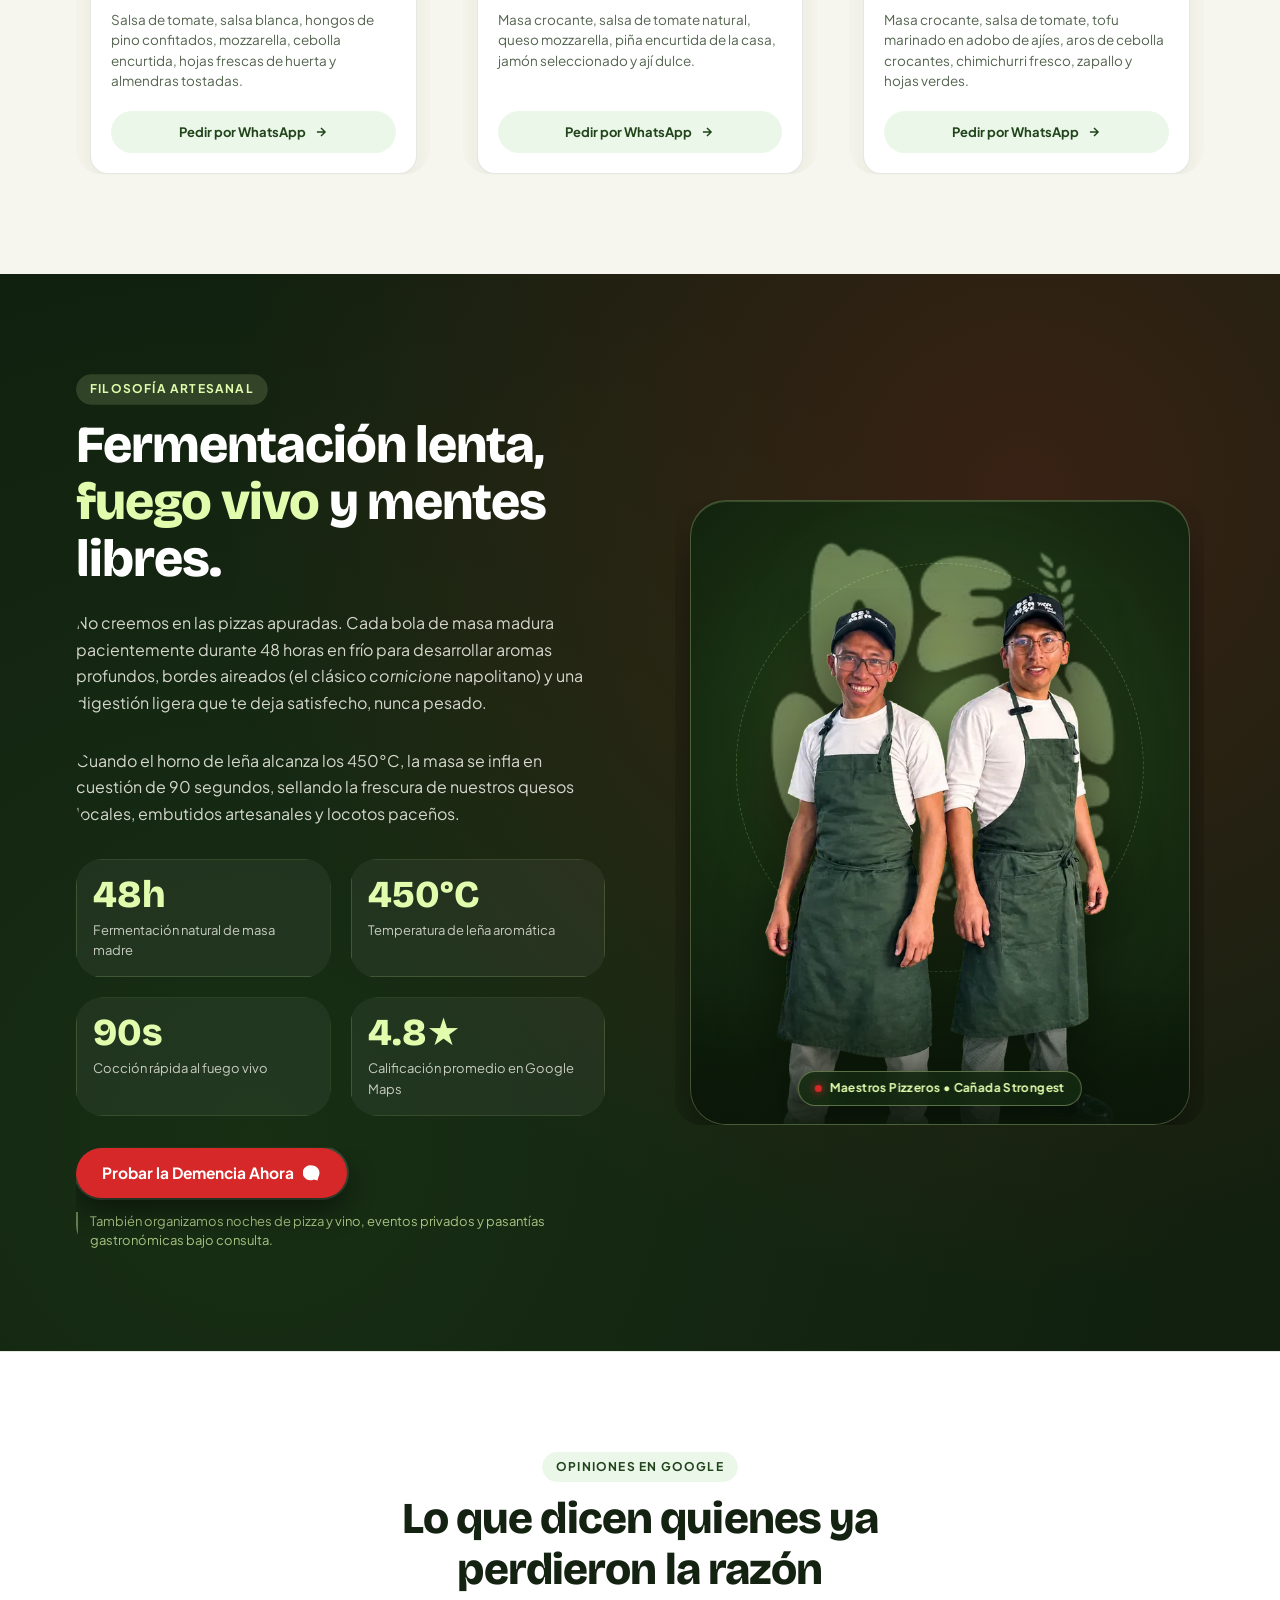
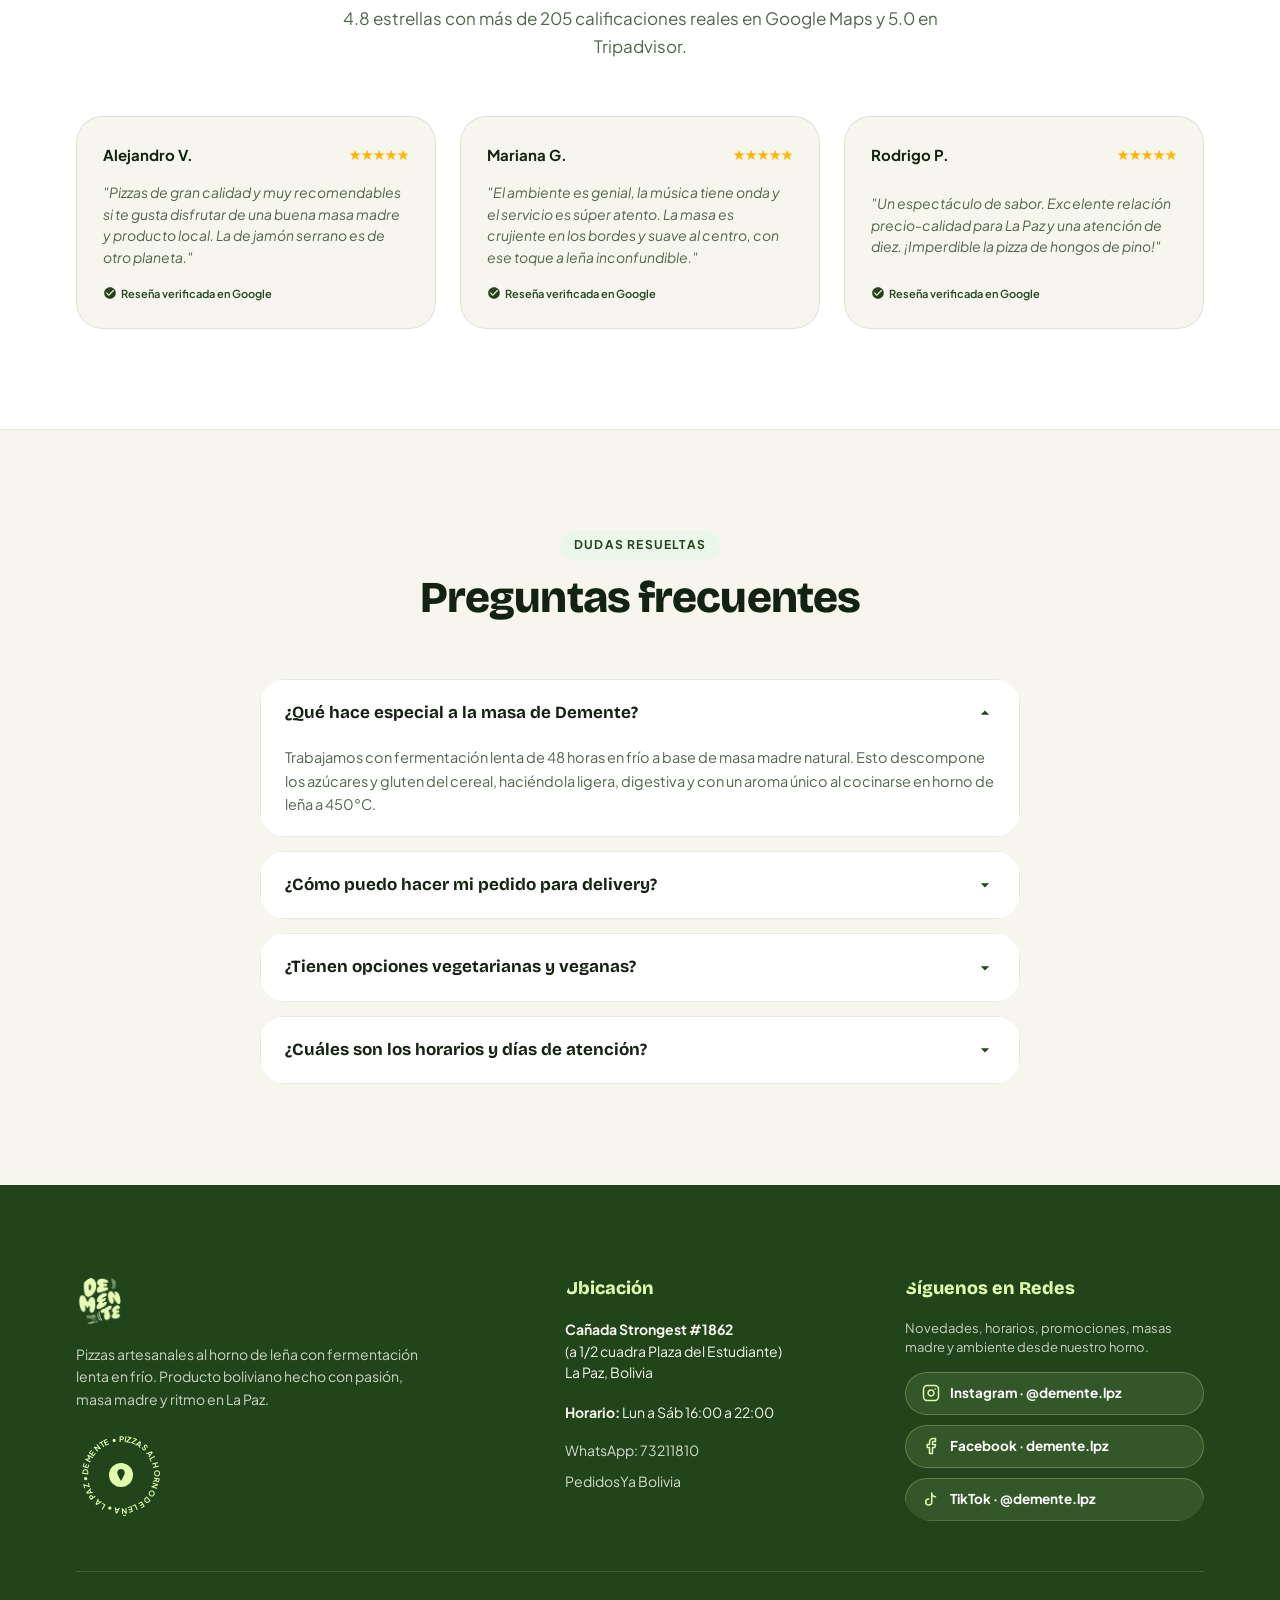
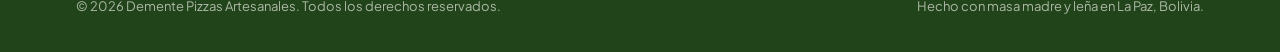
==== commit dbae199a: "Ajusta portada con pizza cortada estilo referencia y repartidor animado Demente" ====
--- a/index.html
+++ b/index.html
@@ -22,7 +22,7 @@
   <link href="https://fonts.googleapis.com/css2?family=Bricolage+Grotesque:opsz,wght@12..96,600;12..96,700;12..96,800&family=Plus+Jakarta+Sans:wght@400;500;600;700&display=swap" rel="stylesheet">
 
   <!-- Estilos del Sistema Ruva -->
-  <link rel="stylesheet" href="css/styles.css?v=20261126c">
+  <link rel="stylesheet" href="css/styles.css?v=20261128a">
 
   <!-- Guardia no-js / js -->
   <script>document.documentElement.className = document.documentElement.className.replace('no-js', 'js');</script>
@@ -73,8 +73,8 @@
           <!-- Encabezado Centrado -->
           <div class="hero-header-center">
             <div class="hero-eyebrow" data-hero="eyebrow" data-hero-piece>
-              <svg width="15" height="15" viewBox="0 0 24 24" fill="currentColor"><path d="M12 2C6.48 2 2 6.48 2 12s4.48 10 10 10 10-4.48 10-10S17.52 2 12 2zm1 15h-2v-6h2v6zm0-8h-2V7h2v2z"/></svg>
-              <span>Masa madre 48h • Horno de leña a 450°C</span>
+              <svg width="14" height="14" viewBox="0 0 24 24" fill="currentColor" aria-hidden="true"><path d="M12 2l2.9 6.26L22 9.27l-5 4.87 1.18 6.88L12 17.77l-6.18 3.25L7 14.14 2 9.27l7.1-1.01L12 2z"/></svg>
+              <span>Masa madre 48h • Horno de leña 450°C • <strong>4.8★</strong> en Google (205+ reseñas)</span>
             </div>
 
             <h1 class="hero-title" data-hero="title" data-hero-piece>
@@ -82,66 +82,78 @@
             </h1>
 
             <p class="hero-lead" data-hero="lead" data-hero-piece>
-              Pizzas artesanales de fermentación lenta al fuego vivo de leña, masa madre de 48 horas y producto local paceño en Cañada Strongest #1862.
+              Fermentación lenta en frío al fuego vivo de leña en Cañada Strongest #1862.
             </p>
-          </div>
-
-          <!-- Dial Semicircular Central con 8 Pizzas Rotando Cada 4.5s -->
+
+            <!-- Ficha dinámica de la pizza activa en el dial (sin tapar la pizza) -->
+            <div class="dial-active-readout" data-hero="lead" data-hero-piece aria-live="polite">
+              <span class="readout-name">Jamón Serrano</span>
+              <span class="readout-sep" aria-hidden="true">•</span>
+              <span class="readout-ingredients">Jamón Serrano Curado, Salsa Blanca & Rúcula</span>
+              <span class="readout-price">Bs 82</span>
+            </div>
+          </div>
+
+          <!-- Dial Semicircular Central con Pizza Cortada en el Borde Inferior -->
           <div class="hero-dial-container" data-hero-piece>
             <div class="dial-radial-stage">
 
-              <!-- Arco semicircular y nodos radiales de especialidades -->
-              <svg class="dial-arc-svg" viewBox="0 0 640 340" aria-hidden="true">
-                <path class="dial-arc-path" d="M 60 320 A 260 260 0 0 1 580 320" fill="none"/>
-                <path class="dial-arc-inner" d="M 84 320 A 236 236 0 0 1 556 320" fill="none"/>
+              <!-- Arco semicircular limpio con nodos radiales (estilo referencia Crust Pizza) -->
+              <svg class="dial-arc-svg" viewBox="0 0 820 340" aria-hidden="true">
+                <path class="dial-arc-path" d="M 136.7 252.6 A 276 276 0 0 1 683.3 252.6" fill="none"/>
               </svg>
 
               <!-- Selector radial alrededor del arco superior (escritorio) / chips (móvil) -->
               <div class="dial-selector-tabs dial-radial-tabs" role="tablist" aria-label="Selector de pizzas del dial">
-                <button type="button" class="dial-tab-btn is-active" role="tab" aria-selected="true" data-dial-index="0" style="--pos: 0;">Jamón Serrano</button>
-                <button type="button" class="dial-tab-btn" role="tab" aria-selected="false" data-dial-index="1" style="--pos: 1;">Chorizo Picante</button>
-                <button type="button" class="dial-tab-btn" role="tab" aria-selected="false" data-dial-index="2" style="--pos: 2;">Tocino & Papa</button>
-                <button type="button" class="dial-tab-btn" role="tab" aria-selected="false" data-dial-index="3" style="--pos: 3;">4 Quesos</button>
-                <button type="button" class="dial-tab-btn" role="tab" aria-selected="false" data-dial-index="4" style="--pos: 4;">Salame</button>
-                <button type="button" class="dial-tab-btn" role="tab" aria-selected="false" data-dial-index="5" style="--pos: 5;">Hongos</button>
-                <button type="button" class="dial-tab-btn" role="tab" aria-selected="false" data-dial-index="6" style="--pos: 6;">Carnívora</button>
-                <button type="button" class="dial-tab-btn" role="tab" aria-selected="false" data-dial-index="7" style="--pos: 7;">Hawaiana</button>
-              </div>
-
-              <!-- Plato giratorio central -->
+                <button type="button" class="dial-tab-btn is-active" role="tab" aria-selected="true" data-dial-index="0">
+                  <span class="dial-node" aria-hidden="true"></span>
+                  <span class="dial-label">Jamón Serrano</span>
+                </button>
+                <button type="button" class="dial-tab-btn" role="tab" aria-selected="false" data-dial-index="1">
+                  <span class="dial-node" aria-hidden="true"></span>
+                  <span class="dial-label">Chorizo Picante</span>
+                </button>
+                <button type="button" class="dial-tab-btn" role="tab" aria-selected="false" data-dial-index="2">
+                  <span class="dial-node" aria-hidden="true"></span>
+                  <span class="dial-label">Tocino & Papa</span>
+                </button>
+                <button type="button" class="dial-tab-btn" role="tab" aria-selected="false" data-dial-index="3">
+                  <span class="dial-node" aria-hidden="true"></span>
+                  <span class="dial-label">4 Quesos</span>
+                </button>
+                <button type="button" class="dial-tab-btn" role="tab" aria-selected="false" data-dial-index="4">
+                  <span class="dial-node" aria-hidden="true"></span>
+                  <span class="dial-label">Salame</span>
+                </button>
+                <button type="button" class="dial-tab-btn" role="tab" aria-selected="false" data-dial-index="5">
+                  <span class="dial-node" aria-hidden="true"></span>
+                  <span class="dial-label">Hongos</span>
+                </button>
+                <button type="button" class="dial-tab-btn" role="tab" aria-selected="false" data-dial-index="6">
+                  <span class="dial-node" aria-hidden="true"></span>
+                  <span class="dial-label">Carnívora</span>
+                </button>
+                <button type="button" class="dial-tab-btn" role="tab" aria-selected="false" data-dial-index="7">
+                  <span class="dial-node" aria-hidden="true"></span>
+                  <span class="dial-label">Hawaiana</span>
+                </button>
+              </div>
+
+              <!-- Pizza protagonista limpia (cortada por el borde inferior del hero) -->
               <div class="dial-circle-wrap">
-                <div class="dial-pizza-plate" title="Cambia automáticamente cada 4.5s o pulsa una especialidad">
-                  <img src="img/pizza-jamon-serrano-dial.webp" alt="Pizza artesanal Jamón Serrano de Demente" class="dial-pizza-img" width="440" height="440" fetchpriority="high">
+                <div class="dial-pizza-plate" title="Cambia automáticamente cada 4.5s o elige una especialidad">
+                  <img src="img/pizza-jamon-serrano-dial.webp" alt="Pizza artesanal Jamón Serrano de Demente" class="dial-pizza-img" width="520" height="520" fetchpriority="high">
                 </div>
-
-                <!-- Etiquetas flotantes de ingredientes -->
-                <div class="dial-badge dial-badge--1">
-                  <span class="dial-badge-dot"></span>
-                  <span>Jamón Serrano Curado</span>
-                </div>
-                <div class="dial-badge dial-badge--2">
-                  <span class="dial-badge-dot"></span>
-                  <span>Salsa Blanca & Rúcula</span>
-                </div>
-              </div>
-
-              <!-- Botones principales sobre el borde inferior del dial (igual que Crust Pizza) -->
+              </div>
+
+              <!-- Botón principal centrado sobre la pizza cortada (igual que Crust Pizza) -->
               <div class="hero-cta-box hero-cta-box--dial" data-hero="cta" data-hero-piece>
-                <a href="https://wa.me/59173211810?text=Hola%20Demente%2C%20quiero%20hacer%20un%20pedido%20de%20pizzas" class="btn-main-cta" target="_blank" rel="noopener">
-                  <span>Hacer Pedido por WhatsApp</span>
+                <a href="https://wa.me/59173211810?text=Hola%20Demente%2C%20quiero%20pedir%20la%20Pizza%20Jam%C3%B3n%20Serrano%20(Bs%2082)" class="btn-main-cta btn-dial-cta" target="_blank" rel="noopener">
+                  <span>Pedir Ahora por WhatsApp</span>
                   <svg viewBox="0 0 24 24"><path d="M12 2a10 10 0 0 1 8.66 15l-1.32 4.84-4.96-1.3A10 10 0 1 1 12 2z"/></svg>
                 </a>
-                <a href="#menu" class="btn-secondary-link">
-                  <span>Explorar la Carta</span>
-                  <svg width="14" height="14" viewBox="0 0 24 24" fill="none" stroke="currentColor" stroke-width="2.5"><path d="M19 9l-7 7-7-7"/></svg>
-                </a>
-              </div>
-
-            </div>
-
-            <div class="hero-proof hero-proof--center" data-hero="proof" data-hero-piece>
-              <div class="proof-stars" aria-label="4.8 estrellas de 5">★★★★★</div>
-              <span><strong>4.8</strong> en Google Maps (más de 205 paceños dementes)</span>
+              </div>
+
             </div>
           </div>
 
@@ -156,7 +168,7 @@
       <div class="wrap">
         <div class="hero-bridge-pill" data-reveal="up">
           <span class="bridge-brand">DE MENTE</span>
-          <span class="bridge-info">Cañada Strongest #1862 • Lun a Sáb 16:00–22:00</span>
+          <span class="bridge-info"><span class="bridge-addr">Cañada Strongest #1862</span><span class="bridge-hours"> • Lun a Sáb 16:00–22:00</span></span>
           <a href="#menu" class="bridge-cta">Ver Carta ↓</a>
         </div>
       </div>
@@ -216,7 +228,139 @@
         </div>
 
         <div class="locations-card-wrap" data-reveal="scale">
-          
+
+          <!-- Ilustración Animada de Repartidor Demente (estilo referencia Crust Pizza) -->
+          <div class="branch-rider-col" data-reveal="left" data-reveal-delay="60">
+            <div class="branch-rider-stage" aria-label="Repartidor de Pizzería Demente llevando pizzas calientes">
+              <div class="rider-tooltip" aria-hidden="true">¡Masa madre calientita!</div>
+              <svg class="demente-rider-svg" viewBox="0 0 280 240" fill="none" xmlns="http://www.w3.org/2000/svg" role="img" aria-label="Repartidor en moto con uniforme y caja térmica de Demente">
+                <defs>
+                  <linearGradient id="riderBodyGrad" x1="0" y1="0" x2="1" y2="1">
+                    <stop offset="0%" stop-color="#2A5723"/>
+                    <stop offset="100%" stop-color="#173313"/>
+                  </linearGradient>
+                  <linearGradient id="headlightBeam" x1="0" y1="0.5" x2="1" y2="0.5">
+                    <stop offset="0%" stop-color="#E1FCAD" stop-opacity="0.55"/>
+                    <stop offset="100%" stop-color="#E1FCAD" stop-opacity="0"/>
+                  </linearGradient>
+                </defs>
+
+                <!-- Sombra y asfalto animado -->
+                <ellipse class="rider-ground-shadow" cx="142" cy="212" rx="92" ry="9" fill="#21441B" opacity="0.14"/>
+                <g class="rider-road-track" aria-hidden="true">
+                  <line x1="22" y1="212" x2="262" y2="212" stroke="#21441B" stroke-opacity="0.22" stroke-width="2.5" stroke-linecap="round" stroke-dasharray="16 14"/>
+                </g>
+
+                <!-- Estelas de velocidad detrás de la moto -->
+                <g class="rider-speed-lines" stroke="#21441B" stroke-opacity="0.24" stroke-width="2.5" stroke-linecap="round">
+                  <line class="speed-line speed-line--1" x1="12" y1="138" x2="36" y2="138"/>
+                  <line class="speed-line speed-line--2" x1="6" y1="154" x2="40" y2="154"/>
+                  <line class="speed-line speed-line--3" x1="18" y1="170" x2="38" y2="170"/>
+                </g>
+
+                <!-- Grupo principal de moto y repartidor (suspensión animada) -->
+                <g class="rider-scooter-group">
+
+                  <!-- Vapor aromático saliendo de la caja térmica -->
+                  <g class="rider-steam-group" stroke="#D62828" stroke-width="2.2" stroke-linecap="round" fill="none">
+                    <path class="rider-steam rider-steam--1" d="M52 86 C48 77, 57 70, 52 61"/>
+                    <path class="rider-steam rider-steam--2" d="M64 84 C60 74, 70 67, 65 57"/>
+                    <path class="rider-steam rider-steam--3" d="M76 87 C72 78, 80 71, 76 63"/>
+                  </g>
+
+                  <!-- Haz de luz del faro delantero -->
+                  <polygon class="rider-headlight-glow" points="212,118 274,104 274,142 212,128" fill="url(#headlightBeam)"/>
+
+                  <!-- Rueda Trasera (giratoria) -->
+                  <g class="rider-wheel rider-wheel-rear">
+                    <circle cx="80" cy="184" r="24" fill="#142211"/>
+                    <circle cx="80" cy="184" r="15" fill="#F7F6EE" stroke="#21441B" stroke-width="2.5"/>
+                    <circle cx="80" cy="184" r="5" fill="#D62828"/>
+                    <line x1="80" y1="169" x2="80" y2="199" stroke="#21441B" stroke-width="2"/>
+                    <line x1="65" y1="184" x2="95" y2="184" stroke="#21441B" stroke-width="2"/>
+                    <line x1="69.5" y1="173.5" x2="90.5" y2="194.5" stroke="#21441B" stroke-width="1.6"/>
+                    <line x1="90.5" y1="173.5" x2="69.5" y2="194.5" stroke="#21441B" stroke-width="1.6"/>
+                  </g>
+
+                  <!-- Rueda Delantera (giratoria) -->
+                  <g class="rider-wheel rider-wheel-front">
+                    <circle cx="206" cy="184" r="24" fill="#142211"/>
+                    <circle cx="206" cy="184" r="15" fill="#F7F6EE" stroke="#21441B" stroke-width="2.5"/>
+                    <circle cx="206" cy="184" r="5" fill="#D62828"/>
+                    <line x1="206" y1="169" x2="206" y2="199" stroke="#21441B" stroke-width="2"/>
+                    <line x1="191" y1="184" x2="221" y2="184" stroke="#21441B" stroke-width="2"/>
+                    <line x1="195.5" y1="173.5" x2="216.5" y2="194.5" stroke="#21441B" stroke-width="1.6"/>
+                    <line x1="216.5" y1="173.5" x2="195.5" y2="194.5" stroke="#21441B" stroke-width="1.6"/>
+                  </g>
+
+                  <!-- Chasis Vespa / Scooter Verde Bosque Demente -->
+                  <!-- Guardafango trasero y escape -->
+                  <rect x="44" y="168" width="24" height="6" rx="3" fill="#53644F"/>
+                  <path d="M52 178 C54 152, 92 146, 114 158 L114 182 L56 182 Z" fill="url(#riderBodyGrad)"/>
+                  <!-- Detalle pistacho lateral -->
+                  <path d="M62 167 Q84 160 105 167" stroke="#E1FCAD" stroke-width="3.5" stroke-linecap="round" fill="none"/>
+
+                  <!-- Plataforma y columna frontal del scooter -->
+                  <path d="M108 178 L164 178 C176 178, 184 166, 184 148 L178 108 L192 108 L202 152 C204 168, 198 184, 174 186 L108 186 Z" fill="url(#riderBodyGrad)"/>
+                  <!-- Guardafango delantero -->
+                  <path d="M182 174 C188 153, 222 152, 232 172 L182 174 Z" fill="#21441B"/>
+                  <!-- Faro delantero y manubrio -->
+                  <circle cx="204" cy="123" r="9" fill="#E1FCAD" stroke="#142211" stroke-width="2.5"/>
+                  <circle cx="206" cy="122" r="4" fill="#FFFFFF"/>
+                  <path d="M174 106 L190 98 L198 101" stroke="#142211" stroke-width="4.5" stroke-linecap="round" stroke-linejoin="round"/>
+                  <circle cx="198" cy="101" r="4" fill="#D62828"/>
+
+                  <!-- Asiento del scooter -->
+                  <path d="M98 140 C104 134, 140 134, 148 142 C146 149, 102 150, 98 140 Z" fill="#3D2314"/>
+
+                  <!-- Caja Térmica Trasera con Branding DE MENTE -->
+                  <rect x="44" y="136" width="52" height="5" rx="2" fill="#53644F"/>
+                  <rect x="38" y="92" width="58" height="45" rx="8" fill="#21441B" stroke="#142211" stroke-width="2"/>
+                  <!-- Tapa roja brasa térmica -->
+                  <path d="M38 100 C38 95, 42 92, 46 92 L88 92 C92 92, 96 95, 96 100 L96 104 L38 104 Z" fill="#D62828"/>
+                  <!-- Etiqueta Pistacho DE MENTE en la caja -->
+                  <rect x="44" y="109" width="46" height="22" rx="4" fill="#E1FCAD"/>
+                  <text x="67" y="120" text-anchor="middle" font-family="Bricolage Grotesque, sans-serif" font-weight="800" font-size="8.2" fill="#21441B" letter-spacing="0.2">DE</text>
+                  <text x="67" y="128" text-anchor="middle" font-family="Bricolage Grotesque, sans-serif" font-weight="800" font-size="7.5" fill="#21441B" letter-spacing="0.1">MENTE</text>
+
+                  <!-- Repartidor con Uniforme Demente -->
+                  <!-- Pierna y zapatilla roja (estilo ilustración Demente) -->
+                  <path d="M124 143 L148 148 L156 176 L142 178 L136 156 L118 153 Z" fill="#1F3424"/>
+                  <path d="M140 176 L160 176 C164 176, 166 182, 161 184 L138 184 Z" fill="#D62828"/>
+                  <line x1="140" y1="183" x2="162" y2="183" stroke="#FFFFFF" stroke-width="2" stroke-linecap="round"/>
+
+                  <!-- Torso con polo/mandil verde Demente y emblema pistacho -->
+                  <path d="M118 92 C122 85, 146 86, 150 96 L145 142 L114 140 Z" fill="#21441B" stroke="#142211" stroke-width="1.8"/>
+                  <!-- Tira de mandil pistacho + logo pecho -->
+                  <path d="M128 91 L126 138" stroke="#E1FCAD" stroke-width="2.5" stroke-linecap="round"/>
+                  <circle cx="137" cy="109" r="7.5" fill="#E1FCAD"/>
+                  <text x="137" y="111.8" text-anchor="middle" font-family="Bricolage Grotesque, sans-serif" font-weight="800" font-size="7" fill="#21441B">DM</text>
+
+                  <!-- Brazo sujetando el manubrio -->
+                  <path d="M142 96 C158 98, 174 102, 192 101" stroke="#21441B" stroke-width="11" stroke-linecap="round" fill="none"/>
+                  <path d="M142 96 C158 98, 174 102, 192 101" stroke="#E1FCAD" stroke-width="1.5" stroke-dasharray="3 6" stroke-linecap="round" fill="none" opacity="0.5"/>
+                  <circle cx="192" cy="101" r="5" fill="#F2BE9B" stroke="#142211" stroke-width="1.5"/>
+
+                  <!-- Cabeza amigable con gorra / casco Demente -->
+                  <path d="M128 83 L128 92 L139 92 L139 83 Z" fill="#E6A984"/>
+                  <circle cx="136" cy="70" r="14.5" fill="#F2BE9B" stroke="#142211" stroke-width="1.8"/>
+                  <!-- Ojo y sonrisa alegre -->
+                  <circle cx="143" cy="69" r="1.9" fill="#142211"/>
+                  <path d="M139 75 Q143 78.5 147 75" stroke="#142211" stroke-width="1.8" stroke-linecap="round" fill="none"/>
+                  <!-- Bigote / barba sutil artesanal -->
+                  <path d="M140 73.5 Q143 72 146 73.5" stroke="#3D2314" stroke-width="1.5" stroke-linecap="round" fill="none"/>
+
+                  <!-- Casco / Gorra Oficial Verde Demente con visera pistacho -->
+                  <path d="M120 69 C119 54, 134 48, 148 56 C151 58, 152 63, 150 66 L120 69 Z" fill="#21441B" stroke="#142211" stroke-width="1.8"/>
+                  <path d="M144 64 L161 65 C163 65, 163 68, 160 68.5 L140 68 Z" fill="#E1FCAD" stroke="#142211" stroke-width="1.5"/>
+                  <!-- Detalle espiga en casco -->
+                  <circle cx="132" cy="60" r="3.5" fill="#E1FCAD"/>
+                </g>
+              </svg>
+              <span class="rider-caption">Delivery directo al horno en La Paz</span>
+            </div>
+          </div>
+
           <!-- Información de la sucursal Cañada Strongest -->
           <div class="branch-detail-col" data-reveal="left" data-reveal-delay="100">
             <div id="branch-canada" class="branch-info-pane is-active">
@@ -779,6 +923,6 @@
   <!-- ======================================================================
        11. SCRIPT PRINCIPAL (Intersection Observer + Web Animations + UI)
        ====================================================================== -->
-  <script src="js/main.js?v=20261126c" defer></script>
+  <script src="js/main.js?v=20261128a" defer></script>
 </body>
 </html>
--- a/css/styles.css
+++ b/css/styles.css
@@ -285,14 +285,14 @@
 }
 
 /* --------------------------------------------------------------------------
-   4. HERO PROTAGONISTA & DIAL INTERACTIVO
+   4. HERO PROTAGONISTA & DIAL INTERACTIVO (REFERENCIA CRUST PIZZA)
    -------------------------------------------------------------------------- */
 .hero-section {
   position: relative;
   background: var(--brand);
   color: var(--bg);
-  padding: clamp(78px, 8vw, 108px) 0 clamp(56px, 7vw, 84px);
-  border-radius: 0 0 clamp(28px, 6vw, 54px) clamp(28px, 6vw, 54px);
+  padding: clamp(72px, 6.2vw, 88px) 0 0;
+  border-radius: 0;
   overflow: hidden;
 }
 
@@ -300,8 +300,8 @@
   content: "";
   position: absolute;
   inset: 0;
-  background: radial-gradient(circle at 50% 62%, rgba(214, 40, 40, 0.2), transparent 65%),
-              radial-gradient(circle at 50% 20%, rgba(225, 252, 173, 0.1), transparent 55%);
+  background: radial-gradient(circle at 50% 78%, rgba(214, 40, 40, 0.22), transparent 60%),
+              radial-gradient(circle at 50% 18%, rgba(225, 252, 173, 0.12), transparent 55%);
   pointer-events: none;
 }
 
@@ -316,8 +316,8 @@
 }
 
 .hero-header-center {
-  max-width: 760px;
-  margin: 0 auto 20px;
+  max-width: 740px;
+  margin: 0 auto 8px;
   display: flex;
   flex-direction: column;
   align-items: center;
@@ -330,22 +330,26 @@
   background: rgba(225, 252, 173, 0.14);
   border: 1px solid rgba(225, 252, 173, 0.3);
   color: var(--accent);
-  padding: 6px 16px;
+  padding: 5px 15px;
   border-radius: var(--r-full);
-  font-size: 13px;
-  font-weight: 700;
-  letter-spacing: 0.6px;
-  margin-bottom: 16px;
+  font-size: 12.5px;
+  font-weight: 600;
+  letter-spacing: 0.3px;
+  margin-bottom: 12px;
+}
+
+.hero-eyebrow strong {
+  color: #FFFFFF;
 }
 
 .hero-title {
   font-family: var(--font-display);
-  font-size: clamp(34px, 5.5vw, 60px);
-  line-height: 1.06;
+  font-size: clamp(29px, 4.1vw, 50px);
+  line-height: 1.05;
   font-weight: 800;
   letter-spacing: -0.025em;
   color: #FFFFFF;
-  margin-bottom: 14px;
+  margin-bottom: 8px;
 }
 
 .hero-title .text-accent {
@@ -354,11 +358,48 @@
 }
 
 .hero-lead {
-  font-size: clamp(15px, 1.9vw, 18px);
+  font-size: clamp(13.5px, 1.45vw, 16px);
   color: rgba(247, 246, 238, 0.88);
-  line-height: 1.55;
-  max-width: 600px;
-  margin: 0 auto;
+  line-height: 1.45;
+  max-width: 580px;
+  margin: 0 auto 12px;
+}
+
+/* Ficha compacta de la pizza activa (arriba del dial, deja la pizza despejada) */
+.dial-active-readout {
+  display: inline-flex;
+  flex-wrap: wrap;
+  align-items: center;
+  justify-content: center;
+  gap: 8px;
+  background: rgba(17, 32, 15, 0.68);
+  border: 1px solid rgba(225, 252, 173, 0.26);
+  backdrop-filter: blur(8px);
+  padding: 6px 14px;
+  border-radius: var(--r-full);
+  font-size: 12.5px;
+  color: rgba(247, 246, 238, 0.92);
+  transition: opacity 0.25s var(--ease);
+}
+
+.dial-active-readout .readout-name {
+  font-family: var(--font-display);
+  font-weight: 800;
+  color: var(--accent);
+}
+
+.dial-active-readout .readout-sep {
+  opacity: 0.45;
+}
+
+.dial-active-readout .readout-price {
+  background: var(--accent);
+  color: var(--brand);
+  font-family: var(--font-display);
+  font-weight: 800;
+  font-size: 11.5px;
+  padding: 2px 9px;
+  border-radius: var(--r-full);
 }
 
 .hero-cta-box {
@@ -366,28 +407,26 @@
   flex-wrap: wrap;
   align-items: center;
   justify-content: center;
-  gap: 14px;
+  gap: 12px;
 }
 
 .hero-cta-box--dial {
   position: relative;
-  z-index: 6;
-  margin-top: -26px;
-  margin-bottom: 18px;
+  z-index: 8;
 }
 
 /* Botón principal CTA */
 .btn-main-cta {
   background: var(--cta);
   color: var(--cta-ink);
-  font-size: clamp(15px, 2vw, 16.5px);
+  font-size: clamp(14px, 1.7vw, 15.5px);
   font-weight: 700;
-  padding: 15px 30px;
+  padding: 13px 26px;
   border-radius: var(--r-full);
   display: inline-flex;
   align-items: center;
-  gap: 10px;
-  box-shadow: var(--shadow-cta);
+  gap: 9px;
+  box-shadow: 0 12px 28px rgba(0, 0, 0, 0.48), 0 0 0 2px rgba(255, 255, 255, 0.16);
   transition: transform var(--t-hover) var(--ease), background-color var(--t-hover) var(--ease), box-shadow var(--t-hover) var(--ease);
   position: relative;
   overflow: hidden;
@@ -395,8 +434,8 @@
 
 .btn-main-cta:hover {
   background: var(--cta-hover);
-  transform: translateY(-3px) scale(1.02);
-  box-shadow: 0 16px 32px -6px rgba(214, 40, 40, 0.72);
+  transform: translateY(-3px) scale(1.03);
+  box-shadow: 0 16px 34px rgba(214, 40, 40, 0.65), 0 0 0 2px rgba(225, 252, 173, 0.5);
 }
 
 .btn-main-cta:active {
@@ -404,8 +443,8 @@
 }
 
 .btn-main-cta svg {
-  width: 20px;
-  height: 20px;
+  width: 18px;
+  height: 18px;
   fill: currentColor;
   transition: transform var(--t-hover) var(--ease);
 }
@@ -414,43 +453,7 @@
   transform: translateX(3px) rotate(-8deg);
 }
 
-.btn-secondary-link {
-  color: var(--accent);
-  background: rgba(17, 32, 15, 0.78);
-  backdrop-filter: blur(8px);
-  font-size: 14.5px;
-  font-weight: 700;
-  display: inline-flex;
-  align-items: center;
-  gap: 8px;
-  padding: 13px 20px;
-  border-radius: var(--r-full);
-  border: 1px solid rgba(225, 252, 173, 0.35);
-  transition: background-color var(--t-hover) var(--ease), border-color var(--t-hover) var(--ease), transform var(--t-hover) var(--ease);
-}
-
-.btn-secondary-link:hover {
-  background: rgba(225, 252, 173, 0.18);
-  border-color: var(--accent);
-  transform: translateY(-2px);
-}
-
-.hero-proof {
-  display: flex;
-  align-items: center;
-  justify-content: center;
-  gap: 10px;
-  font-size: 13px;
-  color: rgba(247, 246, 238, 0.85);
-}
-
-.proof-stars {
-  color: #FFB703;
-  letter-spacing: 2px;
-  font-size: 15px;
-}
-
-/* Escenario Radial Semicircular del Dial */
+/* Escenario Radial Semicircular del Dial (Cortado en borde inferior) */
 .hero-dial-container {
   display: flex;
   flex-direction: column;
@@ -462,7 +465,7 @@
 .dial-radial-stage {
   position: relative;
   width: 100%;
-  max-width: 780px;
+  max-width: 820px;
   display: flex;
   flex-direction: column;
   align-items: center;
@@ -474,24 +477,20 @@
 }
 
 .dial-arc-path {
-  stroke: rgba(225, 252, 173, 0.34);
-  stroke-width: 1.5;
-  stroke-dasharray: 5 5;
-}
-
-.dial-arc-inner {
-  stroke: rgba(225, 252, 173, 0.14);
-  stroke-width: 1;
+  stroke: rgba(225, 252, 173, 0.36);
+  stroke-width: 1.25;
 }
 
 .dial-circle-wrap {
   position: relative;
-  width: clamp(270px, 44vw, 390px);
+  width: min(320px, 84vw);
   aspect-ratio: 1;
   display: flex;
   align-items: center;
   justify-content: center;
+  order: 2;
   margin-top: 8px;
+  margin-bottom: -112px;
 }
 
 .dial-pizza-plate {
@@ -500,8 +499,8 @@
   border-radius: 50%;
   position: relative;
   overflow: hidden;
-  box-shadow: 0 28px 70px rgba(0, 0, 0, 0.58), 0 0 0 10px rgba(225, 252, 173, 0.12);
-  background: radial-gradient(circle, #3D2314 0%, #160D07 100%);
+  background: transparent;
+  box-shadow: 0 22px 60px rgba(0, 0, 0, 0.5);
   cursor: pointer;
 }
 
@@ -509,78 +508,39 @@
   width: 100%;
   height: 100%;
   object-fit: cover;
-  transform: scale(1.05);
+  transform: scale(1.04);
   transition: transform 0.7s var(--ease);
 }
 
-.dial-badge {
-  position: absolute;
-  background: var(--surface);
-  color: var(--ink);
-  padding: 7px 14px;
-  border-radius: var(--r-full);
-  font-size: 12px;
-  font-weight: 700;
-  box-shadow: var(--shadow-md);
-  display: flex;
-  align-items: center;
-  gap: 8px;
-  white-space: nowrap;
-  z-index: 4;
-  transition: transform var(--t-hover) var(--ease);
-}
-
-.dial-badge:hover {
-  transform: scale(1.05);
-}
-
-.dial-badge--1 {
-  top: 6%;
-  left: -10px;
-}
-
-.dial-badge--2 {
-  bottom: 18%;
-  right: -12px;
-}
-
-.dial-badge-dot {
-  width: 8px;
-  height: 8px;
-  border-radius: 50%;
-  background: var(--cta);
-}
-
-/* Selector interactivo: Chips en móvil, Arco Semicircular Radial en Escritorio */
+/* Selector interactivo: Chips en móvil, Arco Semicircular Limpio en Escritorio */
 .dial-selector-tabs {
   display: flex;
-  gap: 7px;
-  margin-top: 16px;
-  margin-bottom: 14px;
-  background: rgba(0, 0, 0, 0.25);
-  padding: 6px;
+  gap: 6px;
+  margin-top: 8px;
+  margin-bottom: 8px;
+  background: rgba(0, 0, 0, 0.24);
+  padding: 5px;
   border-radius: var(--r-lg);
   border: 1px solid rgba(225, 252, 173, 0.2);
   flex-wrap: wrap;
   justify-content: center;
-  order: 3;
-}
-
-.dial-circle-wrap {
   order: 1;
 }
 
-.hero-cta-box--dial {
-  order: 2;
-}
-
 .dial-tab-btn {
-  color: rgba(247, 246, 238, 0.8);
+  color: rgba(247, 246, 238, 0.84);
   font-size: 11.5px;
   font-weight: 600;
-  padding: 6px 12px;
+  padding: 5px 11px;
   border-radius: var(--r-full);
+  display: inline-flex;
+  align-items: center;
+  gap: 6px;
   transition: background-color var(--t-hover) var(--ease), color var(--t-hover) var(--ease), transform var(--t-hover) var(--ease);
+}
+
+.dial-node {
+  display: none;
 }
 
 .dial-tab-btn.is-active, .dial-tab-btn:hover {
@@ -589,24 +549,38 @@
   font-weight: 700;
 }
 
+.hero-cta-box--dial {
+  order: 3;
+  position: absolute;
+  left: 0;
+  right: 0;
+  bottom: 44px;
+  margin: 0 auto;
+  width: fit-content;
+}
+
 /* Arco radial en Escritorio (imitando fielmente la referencia Crust Pizza) */
 @media (min-width: 860px) {
   .dial-radial-stage {
-    padding-top: 84px;
+    padding-top: 56px;
   }
 
   .dial-arc-svg {
     display: block;
     position: absolute;
-    top: 14px;
+    top: 0;
     left: 50%;
     transform: translateX(-50%);
-    width: 660px;
-    height: 350px;
+    width: 820px;
+    height: 340px;
+    z-index: 2;
   }
 
   .dial-circle-wrap {
+    width: 470px;
+    height: 470px;
     margin-top: 0;
+    margin-bottom: -195px;
   }
 
   .dial-radial-tabs {
@@ -614,91 +588,135 @@
     top: 0;
     left: 50%;
     transform: translateX(-50%);
-    width: 760px;
-    height: 350px;
+    width: 820px;
+    height: 340px;
     margin: 0;
     padding: 0;
     background: transparent;
     border: none;
     pointer-events: none;
-    z-index: 5;
+    z-index: 6;
   }
 
   .dial-radial-tabs .dial-tab-btn {
     position: absolute;
     pointer-events: auto;
-    background: rgba(17, 32, 15, 0.82);
-    border: 1px solid rgba(225, 252, 173, 0.28);
-    backdrop-filter: blur(6px);
-    font-size: 12px;
-    padding: 5px 13px;
-    transform: translate(-50%, -50%);
-    box-shadow: 0 4px 12px rgba(0, 0, 0, 0.25);
+    background: transparent;
+    border: none;
+    padding: 4px 6px;
+    border-radius: 0;
+    font-family: var(--font-display);
+    font-size: 12.5px;
+    font-weight: 700;
+    letter-spacing: 0.35px;
+    text-transform: uppercase;
+    color: rgba(247, 246, 238, 0.72);
+    white-space: nowrap;
+    gap: 10px;
+    box-shadow: none;
+  }
+
+  .dial-node {
+    display: inline-block;
+    width: 8px;
+    height: 8px;
+    border-radius: 50%;
+    background: rgba(225, 252, 173, 0.65);
+    flex-shrink: 0;
+    transition: transform 0.3s var(--ease), background-color 0.3s var(--ease), box-shadow 0.3s var(--ease);
   }
 
   .dial-radial-tabs .dial-tab-btn.is-active,
   .dial-radial-tabs .dial-tab-btn:hover {
+    background: transparent;
+    color: var(--accent);
+  }
+
+  .dial-radial-tabs .dial-tab-btn.is-active .dial-node,
+  .dial-radial-tabs .dial-tab-btn:hover .dial-node {
     background: var(--accent);
-    color: var(--brand);
-    border-color: var(--accent);
-    transform: translate(-50%, -50%) scale(1.08);
-    box-shadow: 0 6px 18px rgba(225, 252, 173, 0.35);
-  }
-
-  /* Posiciones geométricas distribuidas en semicírculo alrededor del plato */
-  .dial-radial-tabs .dial-tab-btn[data-dial-index="0"] { left: 11%; top: 72%; }
-  .dial-radial-tabs .dial-tab-btn[data-dial-index="1"] { left: 16%; top: 44%; }
-  .dial-radial-tabs .dial-tab-btn[data-dial-index="2"] { left: 26%; top: 20%; }
-  .dial-radial-tabs .dial-tab-btn[data-dial-index="3"] { left: 42%; top: 7%; }
-  .dial-radial-tabs .dial-tab-btn[data-dial-index="4"] { left: 58%; top: 7%; }
-  .dial-radial-tabs .dial-tab-btn[data-dial-index="5"] { left: 74%; top: 20%; }
-  .dial-radial-tabs .dial-tab-btn[data-dial-index="6"] { left: 84%; top: 44%; }
-  .dial-radial-tabs .dial-tab-btn[data-dial-index="7"] { left: 89%; top: 72%; }
-
-  .dial-badge--1 { left: -28px; top: auto; bottom: 18%; }
-  .dial-badge--2 { right: -28px; bottom: 18%; }
+    transform: scale(1.28);
+    box-shadow: 0 0 0 4px rgba(21, 44, 17, 0.9), 0 0 0 5.5px var(--accent), 0 0 12px rgba(225, 252, 173, 0.65);
+  }
+
+  /* Lado izquierdo del arco: texto a la izquierda, nodo exacto sobre el arco */
+  .dial-radial-tabs .dial-tab-btn[data-dial-index="0"],
+  .dial-radial-tabs .dial-tab-btn[data-dial-index="1"],
+  .dial-radial-tabs .dial-tab-btn[data-dial-index="2"] {
+    flex-direction: row-reverse;
+    transform: translate(calc(-100% + 10px), -50%);
+  }
+
+  /* Parte superior del arco: texto encima, nodo exacto sobre el arco */
+  .dial-radial-tabs .dial-tab-btn[data-dial-index="3"],
+  .dial-radial-tabs .dial-tab-btn[data-dial-index="4"] {
+    flex-direction: column-reverse;
+    gap: 6px;
+    transform: translate(-50%, calc(-100% + 8px));
+  }
+
+  /* Lado derecho del arco: nodo exacto sobre el arco, texto a la derecha */
+  .dial-radial-tabs .dial-tab-btn[data-dial-index="5"],
+  .dial-radial-tabs .dial-tab-btn[data-dial-index="6"],
+  .dial-radial-tabs .dial-tab-btn[data-dial-index="7"] {
+    flex-direction: row;
+    transform: translate(-10px, -50%);
+  }
+
+  /* Coordenadas geométricas exactas del arco M 136.7 252.6 A 276 276 0 0 1 683.3 252.6 */
+  .dial-radial-tabs .dial-tab-btn[data-dial-index="0"] { left: 136.7px; top: 252.6px; }
+  .dial-radial-tabs .dial-tab-btn[data-dial-index="1"] { left: 174.4px; top: 147.2px; }
+  .dial-radial-tabs .dial-tab-btn[data-dial-index="2"] { left: 251.3px; top: 65.2px; }
+  .dial-radial-tabs .dial-tab-btn[data-dial-index="3"] { left: 354px;   top: 20.7px; }
+  .dial-radial-tabs .dial-tab-btn[data-dial-index="4"] { left: 466px;   top: 20.7px; }
+  .dial-radial-tabs .dial-tab-btn[data-dial-index="5"] { left: 568.7px; top: 65.2px; }
+  .dial-radial-tabs .dial-tab-btn[data-dial-index="6"] { left: 645.6px; top: 147.2px; }
+  .dial-radial-tabs .dial-tab-btn[data-dial-index="7"] { left: 683.3px; top: 252.6px; }
+
+  .hero-cta-box--dial {
+    bottom: 52px;
+  }
 }
 
 @media (max-width: 640px) {
   .hero-section {
-    padding-top: 72px;
-    padding-bottom: 44px;
+    padding-top: 68px;
+    padding-bottom: 0;
   }
   .hero-eyebrow {
+    margin-bottom: 8px;
+    font-size: 11px;
+    padding: 4px 11px;
+  }
+  .hero-title {
+    font-size: 28px;
+    margin-bottom: 6px;
+    line-height: 1.07;
+  }
+  .hero-lead {
+    font-size: 13.5px;
+    line-height: 1.4;
     margin-bottom: 10px;
-    font-size: 11px;
-    padding: 4px 12px;
-  }
-  .hero-title {
-    font-size: 30px;
-    margin-bottom: 10px;
-    line-height: 1.08;
-  }
-  .hero-lead {
+  }
+  .dial-active-readout {
+    font-size: 11.5px;
+    padding: 5px 11px;
+    gap: 6px;
+  }
+  .dial-active-readout .readout-ingredients {
+    display: none;
+  }
+  .dial-circle-wrap {
+    width: min(300px, 84vw);
+    height: min(300px, 84vw);
+    margin-bottom: -100px;
+  }
+  .hero-cta-box--dial {
+    bottom: 42px;
+  }
+  .btn-main-cta {
+    padding: 12px 20px;
     font-size: 14px;
-    line-height: 1.45;
-    margin-bottom: 10px;
-  }
-  .dial-circle-wrap {
-    width: 260px;
-  }
-  .dial-badge--1 { left: -4px; top: 2%; font-size: 11px; padding: 5px 10px; }
-  .dial-badge--2 { right: -4px; bottom: 16%; font-size: 11px; padding: 5px 10px; }
-  .hero-cta-box--dial {
-    margin-top: -18px;
-    gap: 10px;
-    width: 100%;
-  }
-  .btn-main-cta {
-    padding: 13px 22px;
-    font-size: 14.5px;
-    width: 100%;
-    justify-content: center;
-  }
-  .btn-secondary-link {
-    padding: 10px 16px;
-    font-size: 13.5px;
-    width: 100%;
     justify-content: center;
   }
 }
@@ -768,19 +786,23 @@
 
 @media (max-width: 640px) {
   .hero-bridge-pill {
-    padding: 5px;
-    gap: 8px;
+    padding: 4px;
+    gap: 6px;
   }
   .bridge-brand {
-    padding: 7px 12px;
-    font-size: 11.5px;
+    padding: 6px 10px;
+    font-size: 10.5px;
   }
   .bridge-info {
-    font-size: 11.5px;
+    font-size: 10.5px;
+    letter-spacing: -0.2px;
+  }
+  .bridge-info .bridge-hours {
+    display: none;
   }
   .bridge-cta {
-    padding: 7px 12px;
-    font-size: 11.5px;
+    padding: 6px 10px;
+    font-size: 10.5px;
   }
 }
 
@@ -915,17 +937,184 @@
   border: 1px solid var(--line);
   border-radius: var(--r-2xl);
   box-shadow: var(--shadow-md);
-  padding: clamp(24px, 5vw, 48px);
+  padding: clamp(22px, 4vw, 40px);
   display: grid;
   grid-template-columns: 1fr;
-  gap: 36px;
-  align-items: center;
-}
-
-@media (min-width: 900px) {
+  gap: 28px;
+  align-items: center;
+}
+
+@media (min-width: 760px) {
   .locations-card-wrap {
-    grid-template-columns: 1fr 1fr;
-  }
+    grid-template-columns: 230px 1fr;
+  }
+  .locations-map-visual {
+    grid-column: 1 / -1;
+  }
+}
+
+@media (min-width: 1040px) {
+  .locations-card-wrap {
+    grid-template-columns: 245px 1fr 1.05fr;
+    gap: 30px;
+  }
+  .locations-map-visual {
+    grid-column: auto;
+  }
+}
+
+/* Columna del Repartidor Demente Animado */
+.branch-rider-col {
+  display: flex;
+  justify-content: center;
+  align-items: center;
+}
+
+.branch-rider-stage {
+  position: relative;
+  width: 100%;
+  max-width: 250px;
+  padding: 14px 10px 10px;
+  border-radius: var(--r-xl);
+  background: radial-gradient(circle at 50% 60%, rgba(225, 252, 173, 0.28), rgba(247, 246, 238, 0.65) 72%);
+  border: 1px dashed rgba(33, 68, 27, 0.16);
+  display: flex;
+  flex-direction: column;
+  align-items: center;
+  cursor: pointer;
+  transition: transform 0.4s var(--ease), box-shadow 0.4s var(--ease), border-color 0.4s var(--ease);
+}
+
+.branch-rider-stage:hover {
+  transform: translateY(-4px);
+  box-shadow: var(--shadow-sm);
+  border-color: rgba(33, 68, 27, 0.34);
+}
+
+.demente-rider-svg {
+  width: 100%;
+  max-width: 230px;
+  height: auto;
+  overflow: visible;
+}
+
+.rider-tooltip {
+  position: absolute;
+  top: 8px;
+  right: 10px;
+  background: var(--brand);
+  color: var(--accent);
+  font-family: var(--font-display);
+  font-size: 11px;
+  font-weight: 800;
+  padding: 4px 10px;
+  border-radius: var(--r-full);
+  box-shadow: 0 6px 14px rgba(33, 68, 27, 0.22);
+  opacity: 0.92;
+  transform: translateY(0);
+  transition: transform 0.35s var(--ease), background-color 0.35s var(--ease);
+}
+
+.branch-rider-stage:hover .rider-tooltip {
+  background: var(--cta);
+  color: #FFFFFF;
+  transform: translateY(-3px) scale(1.04);
+}
+
+.rider-caption {
+  margin-top: 6px;
+  font-size: 11.5px;
+  font-weight: 700;
+  color: var(--brand);
+  letter-spacing: 0.2px;
+  text-align: center;
+}
+
+/* Animaciones CSS nativas del Repartidor Demente */
+.rider-scooter-group {
+  transform-box: fill-box;
+  transform-origin: center bottom;
+  animation: riderBounce 1.35s ease-in-out infinite;
+  transition: transform 0.4s var(--ease);
+}
+
+.branch-rider-stage:hover .rider-scooter-group {
+  animation-duration: 0.75s;
+}
+
+.rider-wheel {
+  transform-box: fill-box;
+  transform-origin: center;
+  animation: riderWheelSpin 0.95s linear infinite;
+}
+
+.branch-rider-stage:hover .rider-wheel {
+  animation-duration: 0.48s;
+}
+
+.rider-road-track line {
+  animation: riderRoadDash 0.65s linear infinite;
+}
+
+.rider-ground-shadow {
+  transform-box: fill-box;
+  transform-origin: center;
+  animation: riderShadowPulse 1.35s ease-in-out infinite;
+}
+
+.rider-steam {
+  animation: riderSteamRise 2.1s ease-out infinite;
+}
+
+.rider-steam--2 {
+  animation-delay: 0.6s;
+}
+
+.rider-steam--3 {
+  animation-delay: 1.2s;
+}
+
+.speed-line {
+  animation: riderSpeedFlash 1.1s ease-in-out infinite;
+}
+
+.speed-line--2 {
+  animation-delay: 0.35s;
+}
+
+.speed-line--3 {
+  animation-delay: 0.7s;
+}
+
+@keyframes riderBounce {
+  0%, 100% { transform: translateY(0) rotate(0deg); }
+  50% { transform: translateY(-4px) rotate(-0.8deg); }
+}
+
+@keyframes riderWheelSpin {
+  from { transform: rotate(0deg); }
+  to { transform: rotate(360deg); }
+}
+
+@keyframes riderRoadDash {
+  from { stroke-dashoffset: 0; }
+  to { stroke-dashoffset: -30; }
+}
+
+@keyframes riderShadowPulse {
+  0%, 100% { transform: scaleX(1); opacity: 0.14; }
+  50% { transform: scaleX(0.92); opacity: 0.09; }
+}
+
+@keyframes riderSteamRise {
+  0% { opacity: 0.14; transform: translateY(4px) scale(0.88); }
+  45% { opacity: 0.85; transform: translateY(-4px) scale(1); }
+  100% { opacity: 0.14; transform: translateY(-13px) scale(1.06); }
+}
+
+@keyframes riderSpeedFlash {
+  0%, 100% { opacity: 0.15; transform: translateX(0); }
+  50% { opacity: 0.48; transform: translateX(-5px); }
 }
 
 .branch-selector-nav {
@@ -1866,20 +2055,12 @@
   animation: heroFadeUp 0.7s var(--ease) 0.32s both;
 }
 
-.js [data-hero="proof"] {
-  animation: heroFadeUp 0.7s var(--ease) 0.4s both;
-}
-
 .js .hero-dial-container {
   animation: heroDialIn 0.9s var(--ease) 0.2s both;
 }
 
-.js .dial-badge--1 {
-  animation: heroBadgePop 0.6s var(--ease-pop) 0.48s both;
-}
-
-.js .dial-badge--2 {
-  animation: heroBadgePop 0.6s var(--ease-pop) 0.58s both;
+.js .dial-active-readout {
+  animation: heroBadgePop 0.6s var(--ease-pop) 0.34s both;
 }
 
 /* --------------------------------------------------------------------------
@@ -1889,9 +2070,9 @@
   opacity: 0;
   will-change: transform, opacity;
   transition:
-    opacity 0.72s var(--ease) var(--reveal-delay, 0ms),
-    transform 0.78s var(--ease) var(--reveal-delay, 0ms),
-    clip-path 0.85s var(--ease) var(--reveal-delay, 0ms);
+    opacity 0.48s var(--ease) var(--reveal-delay, 0ms),
+    transform 0.65s var(--ease) var(--reveal-delay, 0ms),
+    clip-path 0.72s var(--ease) var(--reveal-delay, 0ms);
 }
 
 .js [data-reveal="up"] {
@@ -1970,8 +2151,7 @@
 
 .btn-sticky-cta:active,
 .btn-card-whatsapp:active,
-.menu-tab-filter:active,
-.dial-tab-btn:active {
+.menu-tab-filter:active {
   transform: scale(0.97);
 }
 
@@ -2078,10 +2258,14 @@
   .scroll-progress-bar {
     display: none !important;
   }
-  .marquee-track {
+  .marquee-track,
+  .footer-sello,
+  .rider-scooter-group,
+  .rider-wheel,
+  .rider-road-track line,
+  .rider-ground-shadow,
+  .rider-steam,
+  .speed-line {
     animation: none !important;
   }
-  .footer-sello {
-    animation: none !important;
-  }
-}
+}
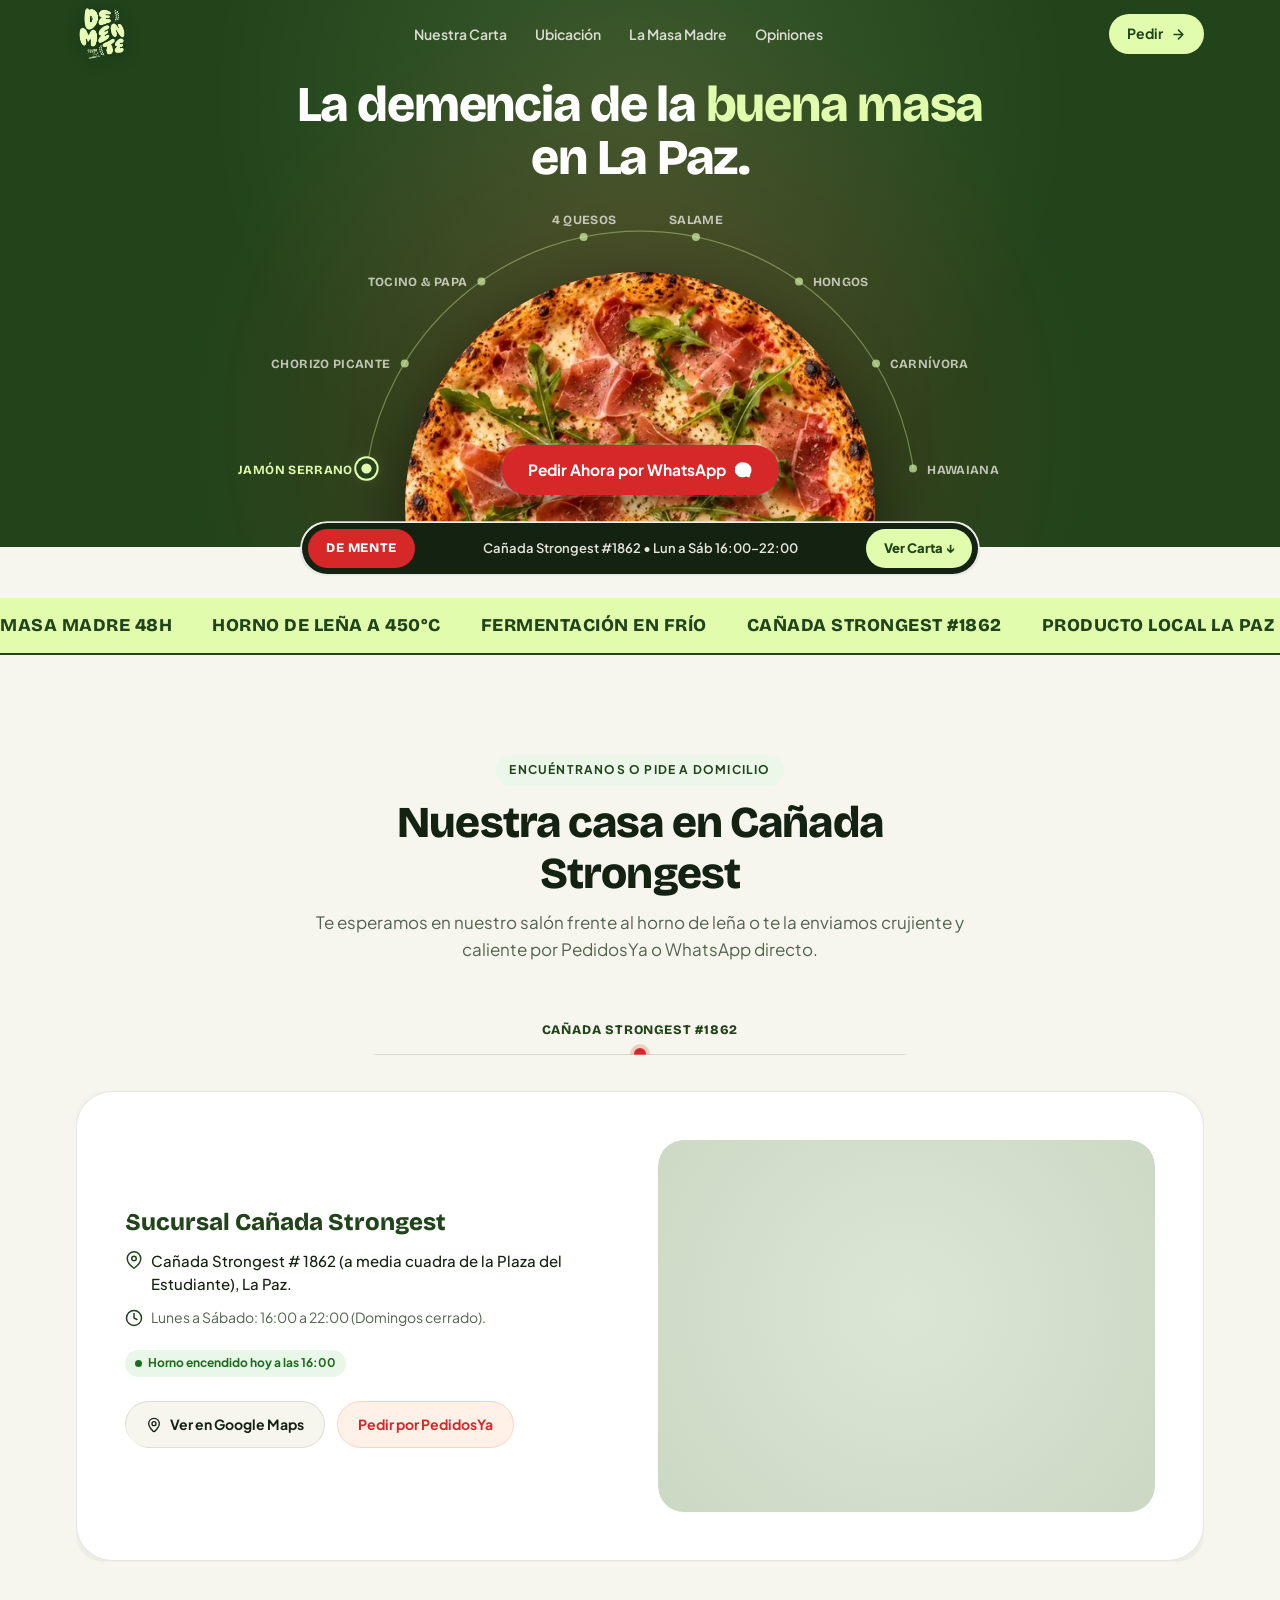
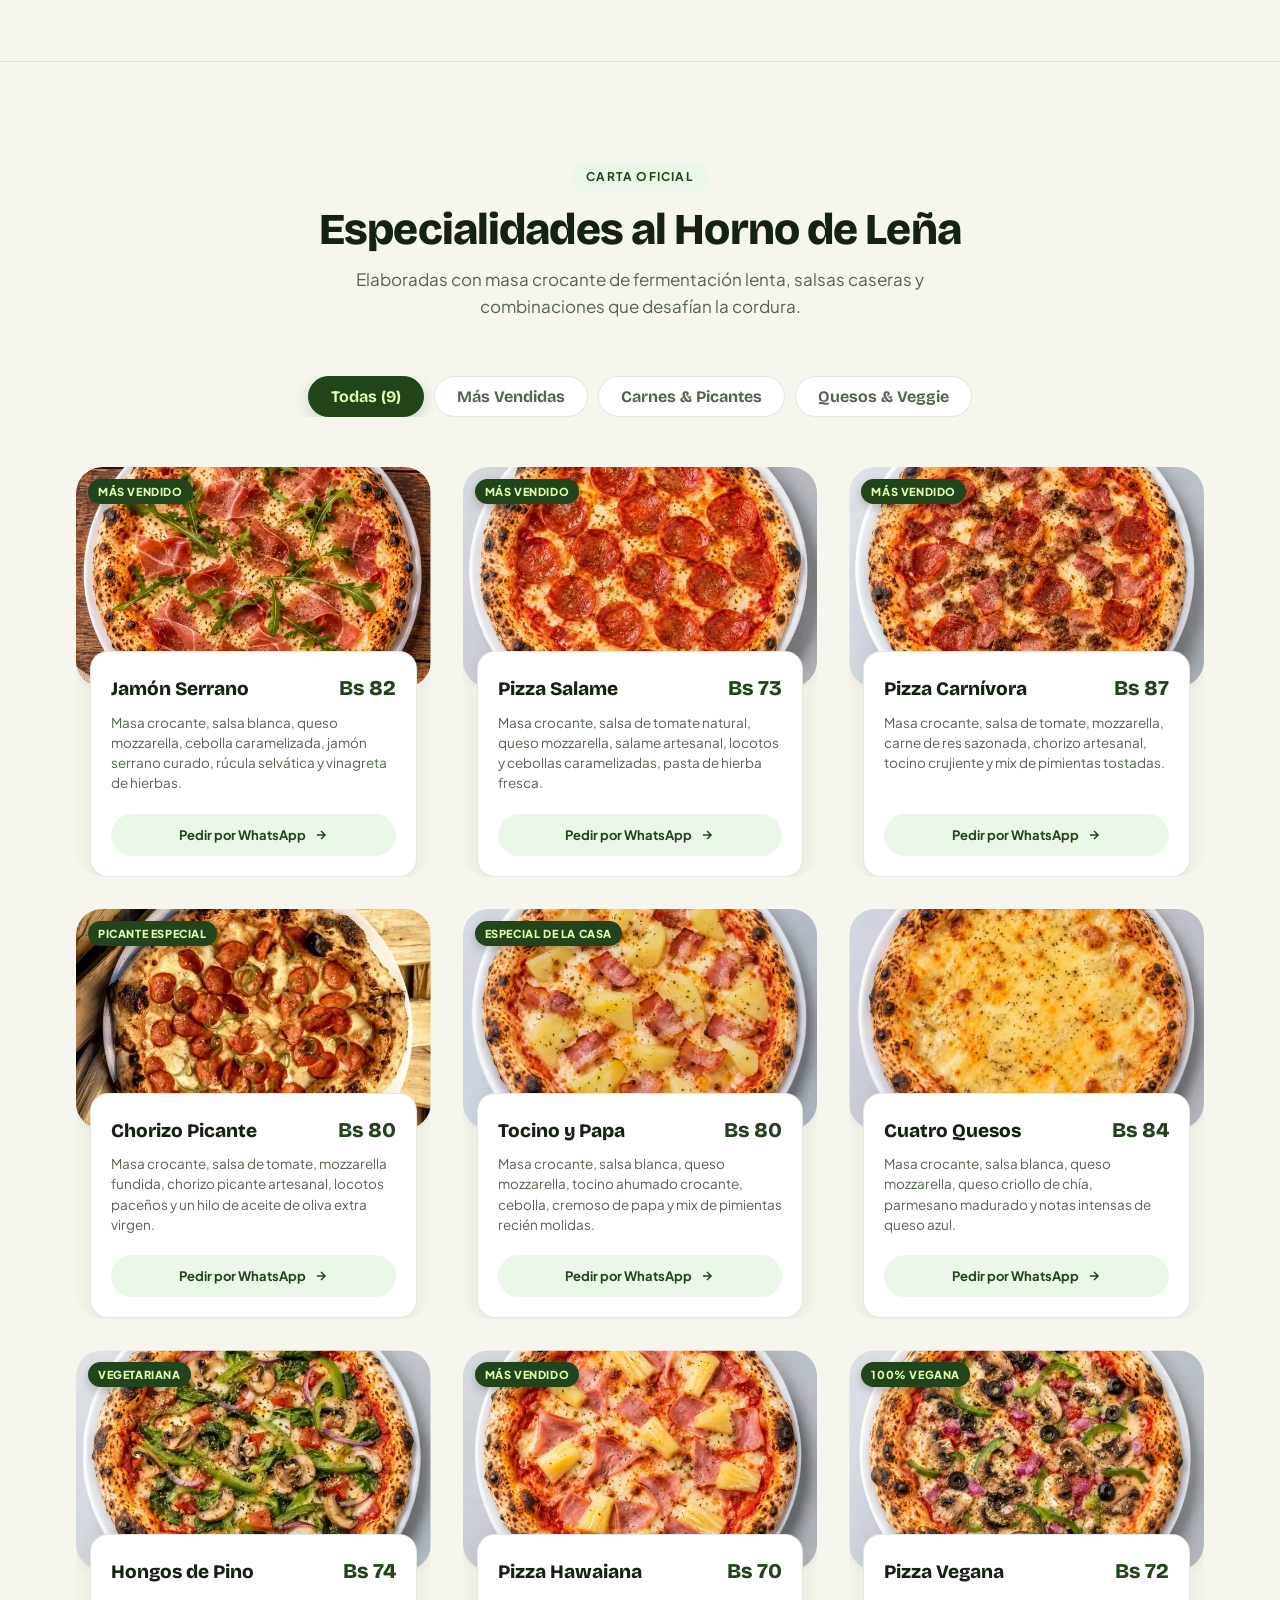
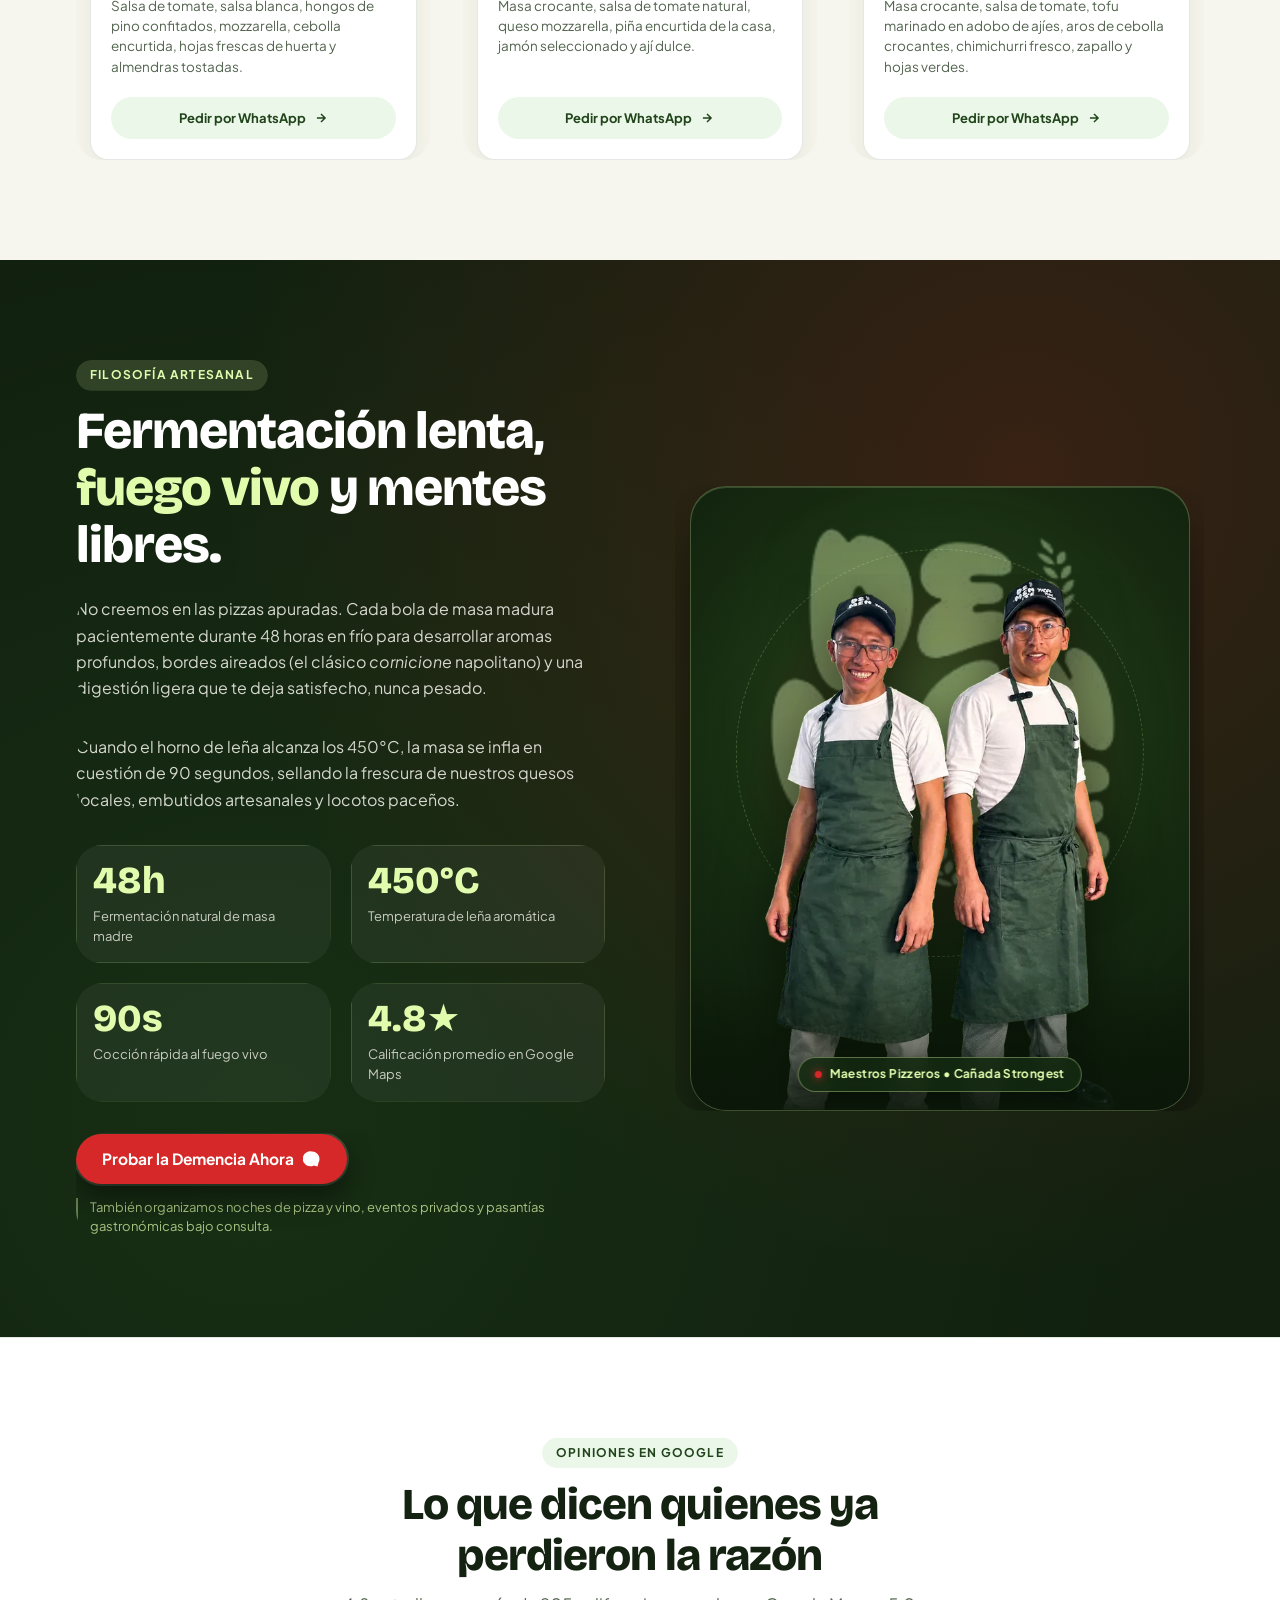
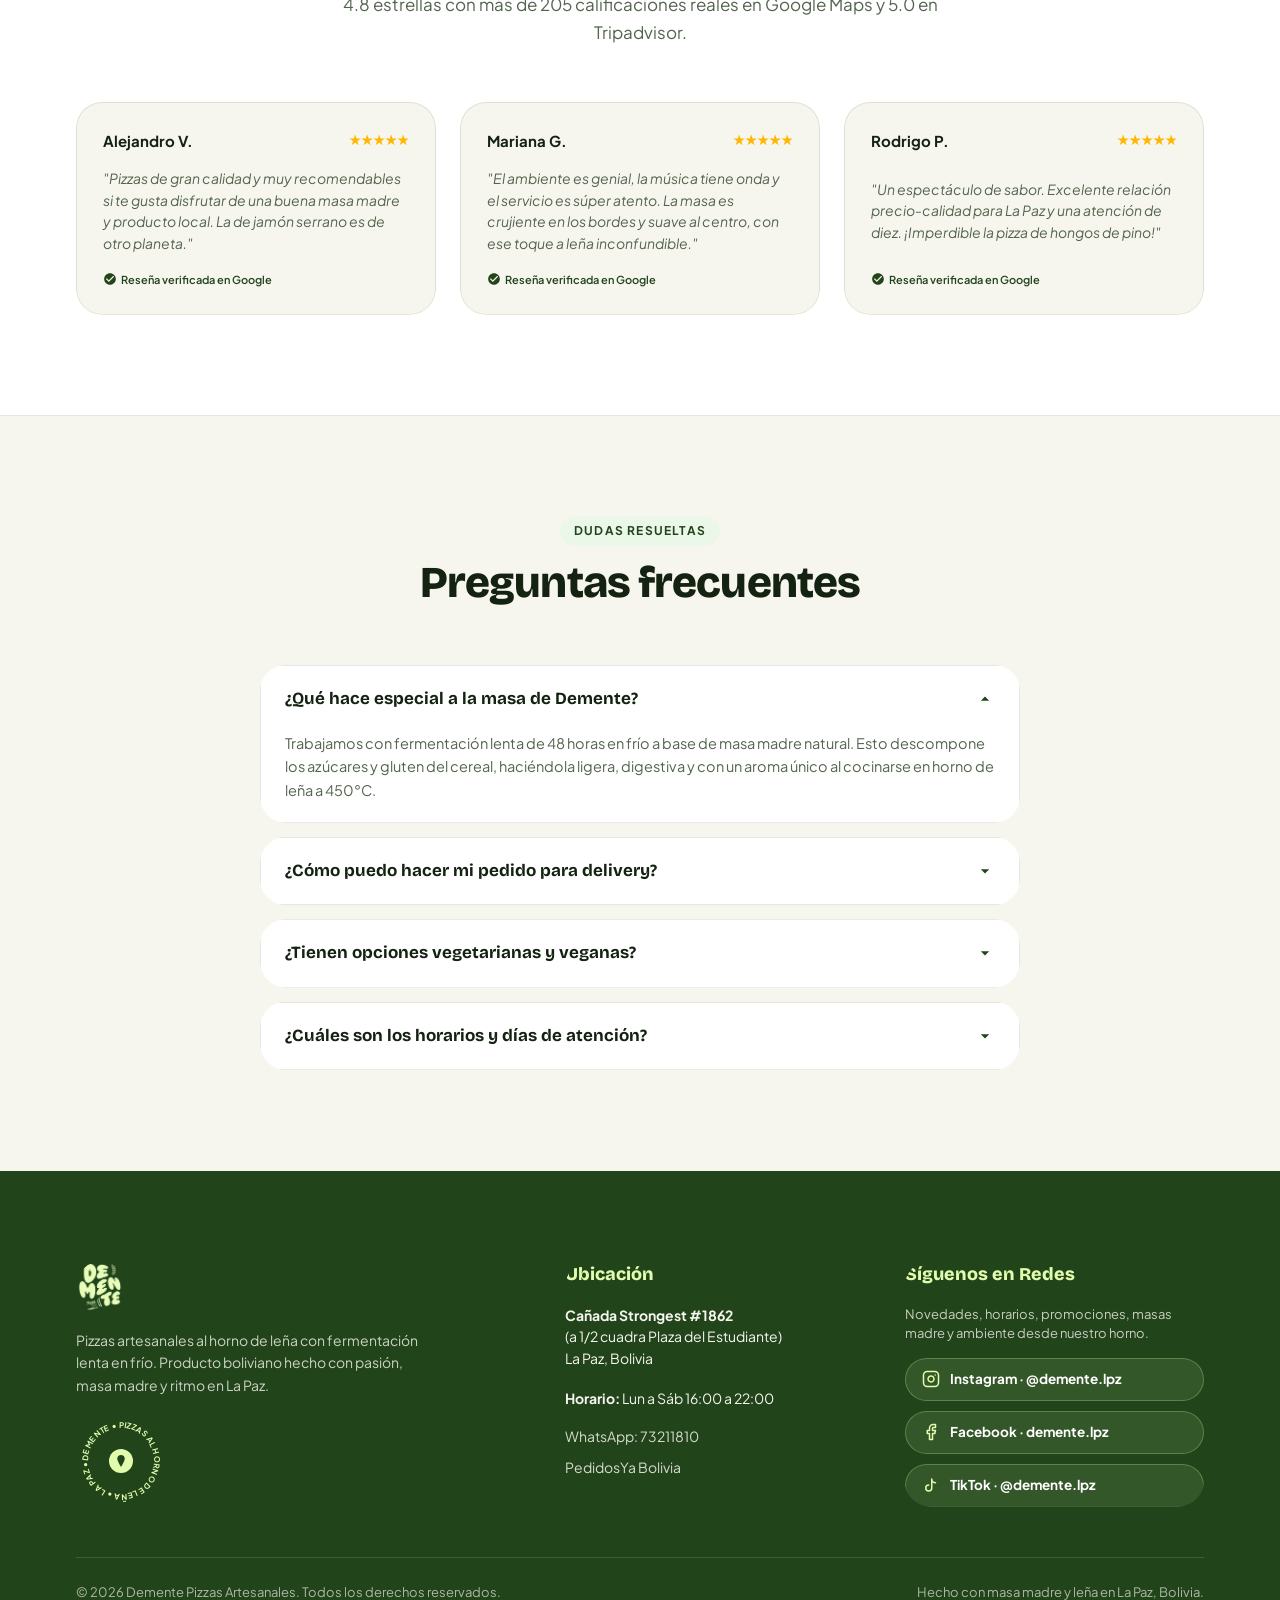
==== commit f3b2df3b: "Simplifica portada, animacion suave dial 4.5s y elimina repartidor" ====
--- a/index.html
+++ b/index.html
@@ -22,7 +22,7 @@
   <link href="https://fonts.googleapis.com/css2?family=Bricolage+Grotesque:opsz,wght@12..96,600;12..96,700;12..96,800&family=Plus+Jakarta+Sans:wght@400;500;600;700&display=swap" rel="stylesheet">
 
   <!-- Estilos del Sistema Ruva -->
-  <link rel="stylesheet" href="css/styles.css?v=20261128a">
+  <link rel="stylesheet" href="css/styles.css?v=20261128b">
 
   <!-- Guardia no-js / js -->
   <script>document.documentElement.className = document.documentElement.className.replace('no-js', 'js');</script>
@@ -72,26 +72,9 @@
 
           <!-- Encabezado Centrado -->
           <div class="hero-header-center">
-            <div class="hero-eyebrow" data-hero="eyebrow" data-hero-piece>
-              <svg width="14" height="14" viewBox="0 0 24 24" fill="currentColor" aria-hidden="true"><path d="M12 2l2.9 6.26L22 9.27l-5 4.87 1.18 6.88L12 17.77l-6.18 3.25L7 14.14 2 9.27l7.1-1.01L12 2z"/></svg>
-              <span>Masa madre 48h • Horno de leña 450°C • <strong>4.8★</strong> en Google (205+ reseñas)</span>
-            </div>
-
             <h1 class="hero-title" data-hero="title" data-hero-piece>
               La demencia de la <span class="text-accent">buena masa</span> en La Paz.
             </h1>
-
-            <p class="hero-lead" data-hero="lead" data-hero-piece>
-              Fermentación lenta en frío al fuego vivo de leña en Cañada Strongest #1862.
-            </p>
-
-            <!-- Ficha dinámica de la pizza activa en el dial (sin tapar la pizza) -->
-            <div class="dial-active-readout" data-hero="lead" data-hero-piece aria-live="polite">
-              <span class="readout-name">Jamón Serrano</span>
-              <span class="readout-sep" aria-hidden="true">•</span>
-              <span class="readout-ingredients">Jamón Serrano Curado, Salsa Blanca & Rúcula</span>
-              <span class="readout-price">Bs 82</span>
-            </div>
           </div>
 
           <!-- Dial Semicircular Central con Pizza Cortada en el Borde Inferior -->
@@ -229,138 +212,6 @@
 
         <div class="locations-card-wrap" data-reveal="scale">
 
-          <!-- Ilustración Animada de Repartidor Demente (estilo referencia Crust Pizza) -->
-          <div class="branch-rider-col" data-reveal="left" data-reveal-delay="60">
-            <div class="branch-rider-stage" aria-label="Repartidor de Pizzería Demente llevando pizzas calientes">
-              <div class="rider-tooltip" aria-hidden="true">¡Masa madre calientita!</div>
-              <svg class="demente-rider-svg" viewBox="0 0 280 240" fill="none" xmlns="http://www.w3.org/2000/svg" role="img" aria-label="Repartidor en moto con uniforme y caja térmica de Demente">
-                <defs>
-                  <linearGradient id="riderBodyGrad" x1="0" y1="0" x2="1" y2="1">
-                    <stop offset="0%" stop-color="#2A5723"/>
-                    <stop offset="100%" stop-color="#173313"/>
-                  </linearGradient>
-                  <linearGradient id="headlightBeam" x1="0" y1="0.5" x2="1" y2="0.5">
-                    <stop offset="0%" stop-color="#E1FCAD" stop-opacity="0.55"/>
-                    <stop offset="100%" stop-color="#E1FCAD" stop-opacity="0"/>
-                  </linearGradient>
-                </defs>
-
-                <!-- Sombra y asfalto animado -->
-                <ellipse class="rider-ground-shadow" cx="142" cy="212" rx="92" ry="9" fill="#21441B" opacity="0.14"/>
-                <g class="rider-road-track" aria-hidden="true">
-                  <line x1="22" y1="212" x2="262" y2="212" stroke="#21441B" stroke-opacity="0.22" stroke-width="2.5" stroke-linecap="round" stroke-dasharray="16 14"/>
-                </g>
-
-                <!-- Estelas de velocidad detrás de la moto -->
-                <g class="rider-speed-lines" stroke="#21441B" stroke-opacity="0.24" stroke-width="2.5" stroke-linecap="round">
-                  <line class="speed-line speed-line--1" x1="12" y1="138" x2="36" y2="138"/>
-                  <line class="speed-line speed-line--2" x1="6" y1="154" x2="40" y2="154"/>
-                  <line class="speed-line speed-line--3" x1="18" y1="170" x2="38" y2="170"/>
-                </g>
-
-                <!-- Grupo principal de moto y repartidor (suspensión animada) -->
-                <g class="rider-scooter-group">
-
-                  <!-- Vapor aromático saliendo de la caja térmica -->
-                  <g class="rider-steam-group" stroke="#D62828" stroke-width="2.2" stroke-linecap="round" fill="none">
-                    <path class="rider-steam rider-steam--1" d="M52 86 C48 77, 57 70, 52 61"/>
-                    <path class="rider-steam rider-steam--2" d="M64 84 C60 74, 70 67, 65 57"/>
-                    <path class="rider-steam rider-steam--3" d="M76 87 C72 78, 80 71, 76 63"/>
-                  </g>
-
-                  <!-- Haz de luz del faro delantero -->
-                  <polygon class="rider-headlight-glow" points="212,118 274,104 274,142 212,128" fill="url(#headlightBeam)"/>
-
-                  <!-- Rueda Trasera (giratoria) -->
-                  <g class="rider-wheel rider-wheel-rear">
-                    <circle cx="80" cy="184" r="24" fill="#142211"/>
-                    <circle cx="80" cy="184" r="15" fill="#F7F6EE" stroke="#21441B" stroke-width="2.5"/>
-                    <circle cx="80" cy="184" r="5" fill="#D62828"/>
-                    <line x1="80" y1="169" x2="80" y2="199" stroke="#21441B" stroke-width="2"/>
-                    <line x1="65" y1="184" x2="95" y2="184" stroke="#21441B" stroke-width="2"/>
-                    <line x1="69.5" y1="173.5" x2="90.5" y2="194.5" stroke="#21441B" stroke-width="1.6"/>
-                    <line x1="90.5" y1="173.5" x2="69.5" y2="194.5" stroke="#21441B" stroke-width="1.6"/>
-                  </g>
-
-                  <!-- Rueda Delantera (giratoria) -->
-                  <g class="rider-wheel rider-wheel-front">
-                    <circle cx="206" cy="184" r="24" fill="#142211"/>
-                    <circle cx="206" cy="184" r="15" fill="#F7F6EE" stroke="#21441B" stroke-width="2.5"/>
-                    <circle cx="206" cy="184" r="5" fill="#D62828"/>
-                    <line x1="206" y1="169" x2="206" y2="199" stroke="#21441B" stroke-width="2"/>
-                    <line x1="191" y1="184" x2="221" y2="184" stroke="#21441B" stroke-width="2"/>
-                    <line x1="195.5" y1="173.5" x2="216.5" y2="194.5" stroke="#21441B" stroke-width="1.6"/>
-                    <line x1="216.5" y1="173.5" x2="195.5" y2="194.5" stroke="#21441B" stroke-width="1.6"/>
-                  </g>
-
-                  <!-- Chasis Vespa / Scooter Verde Bosque Demente -->
-                  <!-- Guardafango trasero y escape -->
-                  <rect x="44" y="168" width="24" height="6" rx="3" fill="#53644F"/>
-                  <path d="M52 178 C54 152, 92 146, 114 158 L114 182 L56 182 Z" fill="url(#riderBodyGrad)"/>
-                  <!-- Detalle pistacho lateral -->
-                  <path d="M62 167 Q84 160 105 167" stroke="#E1FCAD" stroke-width="3.5" stroke-linecap="round" fill="none"/>
-
-                  <!-- Plataforma y columna frontal del scooter -->
-                  <path d="M108 178 L164 178 C176 178, 184 166, 184 148 L178 108 L192 108 L202 152 C204 168, 198 184, 174 186 L108 186 Z" fill="url(#riderBodyGrad)"/>
-                  <!-- Guardafango delantero -->
-                  <path d="M182 174 C188 153, 222 152, 232 172 L182 174 Z" fill="#21441B"/>
-                  <!-- Faro delantero y manubrio -->
-                  <circle cx="204" cy="123" r="9" fill="#E1FCAD" stroke="#142211" stroke-width="2.5"/>
-                  <circle cx="206" cy="122" r="4" fill="#FFFFFF"/>
-                  <path d="M174 106 L190 98 L198 101" stroke="#142211" stroke-width="4.5" stroke-linecap="round" stroke-linejoin="round"/>
-                  <circle cx="198" cy="101" r="4" fill="#D62828"/>
-
-                  <!-- Asiento del scooter -->
-                  <path d="M98 140 C104 134, 140 134, 148 142 C146 149, 102 150, 98 140 Z" fill="#3D2314"/>
-
-                  <!-- Caja Térmica Trasera con Branding DE MENTE -->
-                  <rect x="44" y="136" width="52" height="5" rx="2" fill="#53644F"/>
-                  <rect x="38" y="92" width="58" height="45" rx="8" fill="#21441B" stroke="#142211" stroke-width="2"/>
-                  <!-- Tapa roja brasa térmica -->
-                  <path d="M38 100 C38 95, 42 92, 46 92 L88 92 C92 92, 96 95, 96 100 L96 104 L38 104 Z" fill="#D62828"/>
-                  <!-- Etiqueta Pistacho DE MENTE en la caja -->
-                  <rect x="44" y="109" width="46" height="22" rx="4" fill="#E1FCAD"/>
-                  <text x="67" y="120" text-anchor="middle" font-family="Bricolage Grotesque, sans-serif" font-weight="800" font-size="8.2" fill="#21441B" letter-spacing="0.2">DE</text>
-                  <text x="67" y="128" text-anchor="middle" font-family="Bricolage Grotesque, sans-serif" font-weight="800" font-size="7.5" fill="#21441B" letter-spacing="0.1">MENTE</text>
-
-                  <!-- Repartidor con Uniforme Demente -->
-                  <!-- Pierna y zapatilla roja (estilo ilustración Demente) -->
-                  <path d="M124 143 L148 148 L156 176 L142 178 L136 156 L118 153 Z" fill="#1F3424"/>
-                  <path d="M140 176 L160 176 C164 176, 166 182, 161 184 L138 184 Z" fill="#D62828"/>
-                  <line x1="140" y1="183" x2="162" y2="183" stroke="#FFFFFF" stroke-width="2" stroke-linecap="round"/>
-
-                  <!-- Torso con polo/mandil verde Demente y emblema pistacho -->
-                  <path d="M118 92 C122 85, 146 86, 150 96 L145 142 L114 140 Z" fill="#21441B" stroke="#142211" stroke-width="1.8"/>
-                  <!-- Tira de mandil pistacho + logo pecho -->
-                  <path d="M128 91 L126 138" stroke="#E1FCAD" stroke-width="2.5" stroke-linecap="round"/>
-                  <circle cx="137" cy="109" r="7.5" fill="#E1FCAD"/>
-                  <text x="137" y="111.8" text-anchor="middle" font-family="Bricolage Grotesque, sans-serif" font-weight="800" font-size="7" fill="#21441B">DM</text>
-
-                  <!-- Brazo sujetando el manubrio -->
-                  <path d="M142 96 C158 98, 174 102, 192 101" stroke="#21441B" stroke-width="11" stroke-linecap="round" fill="none"/>
-                  <path d="M142 96 C158 98, 174 102, 192 101" stroke="#E1FCAD" stroke-width="1.5" stroke-dasharray="3 6" stroke-linecap="round" fill="none" opacity="0.5"/>
-                  <circle cx="192" cy="101" r="5" fill="#F2BE9B" stroke="#142211" stroke-width="1.5"/>
-
-                  <!-- Cabeza amigable con gorra / casco Demente -->
-                  <path d="M128 83 L128 92 L139 92 L139 83 Z" fill="#E6A984"/>
-                  <circle cx="136" cy="70" r="14.5" fill="#F2BE9B" stroke="#142211" stroke-width="1.8"/>
-                  <!-- Ojo y sonrisa alegre -->
-                  <circle cx="143" cy="69" r="1.9" fill="#142211"/>
-                  <path d="M139 75 Q143 78.5 147 75" stroke="#142211" stroke-width="1.8" stroke-linecap="round" fill="none"/>
-                  <!-- Bigote / barba sutil artesanal -->
-                  <path d="M140 73.5 Q143 72 146 73.5" stroke="#3D2314" stroke-width="1.5" stroke-linecap="round" fill="none"/>
-
-                  <!-- Casco / Gorra Oficial Verde Demente con visera pistacho -->
-                  <path d="M120 69 C119 54, 134 48, 148 56 C151 58, 152 63, 150 66 L120 69 Z" fill="#21441B" stroke="#142211" stroke-width="1.8"/>
-                  <path d="M144 64 L161 65 C163 65, 163 68, 160 68.5 L140 68 Z" fill="#E1FCAD" stroke="#142211" stroke-width="1.5"/>
-                  <!-- Detalle espiga en casco -->
-                  <circle cx="132" cy="60" r="3.5" fill="#E1FCAD"/>
-                </g>
-              </svg>
-              <span class="rider-caption">Delivery directo al horno en La Paz</span>
-            </div>
-          </div>
-
           <!-- Información de la sucursal Cañada Strongest -->
           <div class="branch-detail-col" data-reveal="left" data-reveal-delay="100">
             <div id="branch-canada" class="branch-info-pane is-active">
@@ -923,6 +774,6 @@
   <!-- ======================================================================
        11. SCRIPT PRINCIPAL (Intersection Observer + Web Animations + UI)
        ====================================================================== -->
-  <script src="js/main.js?v=20261128a" defer></script>
+  <script src="js/main.js?v=20261128b" defer></script>
 </body>
 </html>
--- a/css/styles.css
+++ b/css/styles.css
@@ -317,7 +317,7 @@
 
 .hero-header-center {
   max-width: 740px;
-  margin: 0 auto 8px;
+  margin: 0 auto clamp(14px, 2.2vw, 24px);
   display: flex;
   flex-direction: column;
   align-items: center;
@@ -937,184 +937,17 @@
   border: 1px solid var(--line);
   border-radius: var(--r-2xl);
   box-shadow: var(--shadow-md);
-  padding: clamp(22px, 4vw, 40px);
+  padding: clamp(24px, 5vw, 48px);
   display: grid;
   grid-template-columns: 1fr;
-  gap: 28px;
-  align-items: center;
-}
-
-@media (min-width: 760px) {
+  gap: 36px;
+  align-items: center;
+}
+
+@media (min-width: 900px) {
   .locations-card-wrap {
-    grid-template-columns: 230px 1fr;
-  }
-  .locations-map-visual {
-    grid-column: 1 / -1;
-  }
-}
-
-@media (min-width: 1040px) {
-  .locations-card-wrap {
-    grid-template-columns: 245px 1fr 1.05fr;
-    gap: 30px;
-  }
-  .locations-map-visual {
-    grid-column: auto;
-  }
-}
-
-/* Columna del Repartidor Demente Animado */
-.branch-rider-col {
-  display: flex;
-  justify-content: center;
-  align-items: center;
-}
-
-.branch-rider-stage {
-  position: relative;
-  width: 100%;
-  max-width: 250px;
-  padding: 14px 10px 10px;
-  border-radius: var(--r-xl);
-  background: radial-gradient(circle at 50% 60%, rgba(225, 252, 173, 0.28), rgba(247, 246, 238, 0.65) 72%);
-  border: 1px dashed rgba(33, 68, 27, 0.16);
-  display: flex;
-  flex-direction: column;
-  align-items: center;
-  cursor: pointer;
-  transition: transform 0.4s var(--ease), box-shadow 0.4s var(--ease), border-color 0.4s var(--ease);
-}
-
-.branch-rider-stage:hover {
-  transform: translateY(-4px);
-  box-shadow: var(--shadow-sm);
-  border-color: rgba(33, 68, 27, 0.34);
-}
-
-.demente-rider-svg {
-  width: 100%;
-  max-width: 230px;
-  height: auto;
-  overflow: visible;
-}
-
-.rider-tooltip {
-  position: absolute;
-  top: 8px;
-  right: 10px;
-  background: var(--brand);
-  color: var(--accent);
-  font-family: var(--font-display);
-  font-size: 11px;
-  font-weight: 800;
-  padding: 4px 10px;
-  border-radius: var(--r-full);
-  box-shadow: 0 6px 14px rgba(33, 68, 27, 0.22);
-  opacity: 0.92;
-  transform: translateY(0);
-  transition: transform 0.35s var(--ease), background-color 0.35s var(--ease);
-}
-
-.branch-rider-stage:hover .rider-tooltip {
-  background: var(--cta);
-  color: #FFFFFF;
-  transform: translateY(-3px) scale(1.04);
-}
-
-.rider-caption {
-  margin-top: 6px;
-  font-size: 11.5px;
-  font-weight: 700;
-  color: var(--brand);
-  letter-spacing: 0.2px;
-  text-align: center;
-}
-
-/* Animaciones CSS nativas del Repartidor Demente */
-.rider-scooter-group {
-  transform-box: fill-box;
-  transform-origin: center bottom;
-  animation: riderBounce 1.35s ease-in-out infinite;
-  transition: transform 0.4s var(--ease);
-}
-
-.branch-rider-stage:hover .rider-scooter-group {
-  animation-duration: 0.75s;
-}
-
-.rider-wheel {
-  transform-box: fill-box;
-  transform-origin: center;
-  animation: riderWheelSpin 0.95s linear infinite;
-}
-
-.branch-rider-stage:hover .rider-wheel {
-  animation-duration: 0.48s;
-}
-
-.rider-road-track line {
-  animation: riderRoadDash 0.65s linear infinite;
-}
-
-.rider-ground-shadow {
-  transform-box: fill-box;
-  transform-origin: center;
-  animation: riderShadowPulse 1.35s ease-in-out infinite;
-}
-
-.rider-steam {
-  animation: riderSteamRise 2.1s ease-out infinite;
-}
-
-.rider-steam--2 {
-  animation-delay: 0.6s;
-}
-
-.rider-steam--3 {
-  animation-delay: 1.2s;
-}
-
-.speed-line {
-  animation: riderSpeedFlash 1.1s ease-in-out infinite;
-}
-
-.speed-line--2 {
-  animation-delay: 0.35s;
-}
-
-.speed-line--3 {
-  animation-delay: 0.7s;
-}
-
-@keyframes riderBounce {
-  0%, 100% { transform: translateY(0) rotate(0deg); }
-  50% { transform: translateY(-4px) rotate(-0.8deg); }
-}
-
-@keyframes riderWheelSpin {
-  from { transform: rotate(0deg); }
-  to { transform: rotate(360deg); }
-}
-
-@keyframes riderRoadDash {
-  from { stroke-dashoffset: 0; }
-  to { stroke-dashoffset: -30; }
-}
-
-@keyframes riderShadowPulse {
-  0%, 100% { transform: scaleX(1); opacity: 0.14; }
-  50% { transform: scaleX(0.92); opacity: 0.09; }
-}
-
-@keyframes riderSteamRise {
-  0% { opacity: 0.14; transform: translateY(4px) scale(0.88); }
-  45% { opacity: 0.85; transform: translateY(-4px) scale(1); }
-  100% { opacity: 0.14; transform: translateY(-13px) scale(1.06); }
-}
-
-@keyframes riderSpeedFlash {
-  0%, 100% { opacity: 0.15; transform: translateX(0); }
-  50% { opacity: 0.48; transform: translateX(-5px); }
+    grid-template-columns: 1fr 1fr;
+  }
 }
 
 .branch-selector-nav {
@@ -2259,13 +2092,7 @@
     display: none !important;
   }
   .marquee-track,
-  .footer-sello,
-  .rider-scooter-group,
-  .rider-wheel,
-  .rider-road-track line,
-  .rider-ground-shadow,
-  .rider-steam,
-  .speed-line {
+  .footer-sello {
     animation: none !important;
   }
 }
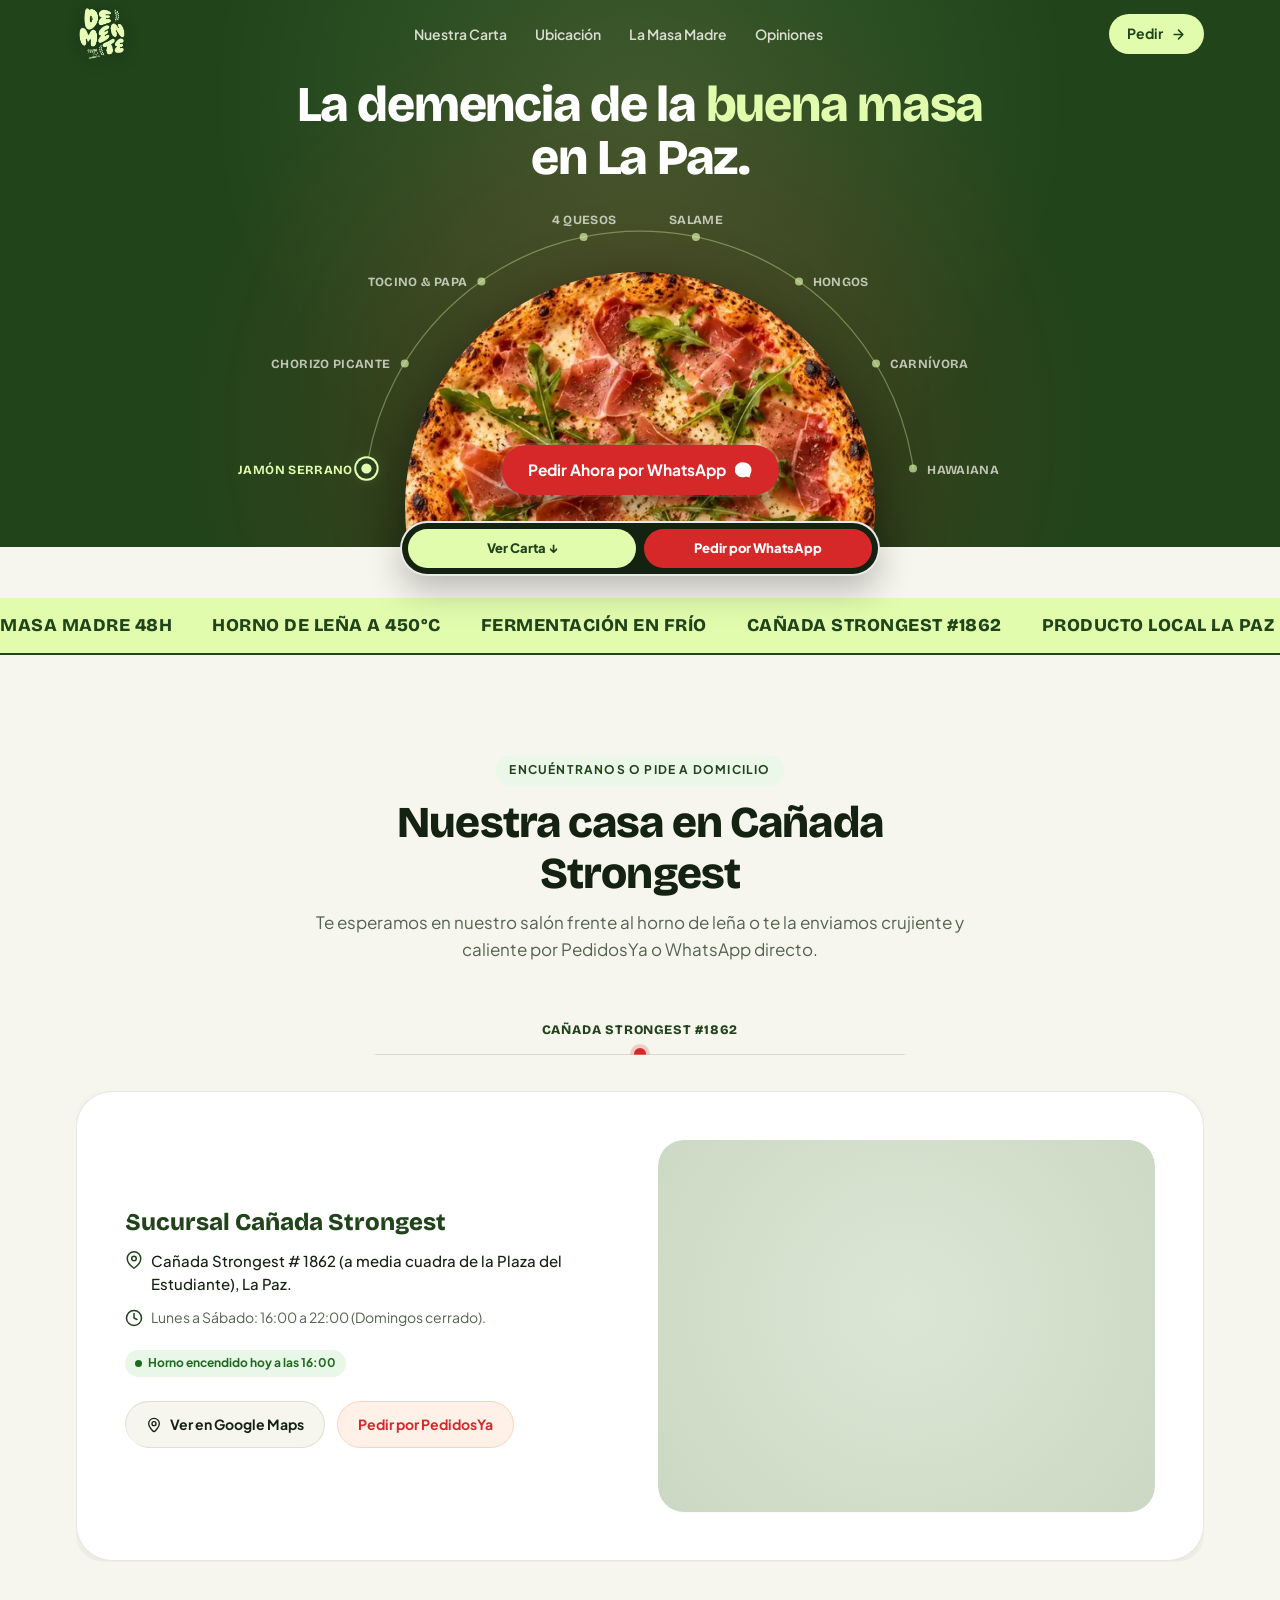
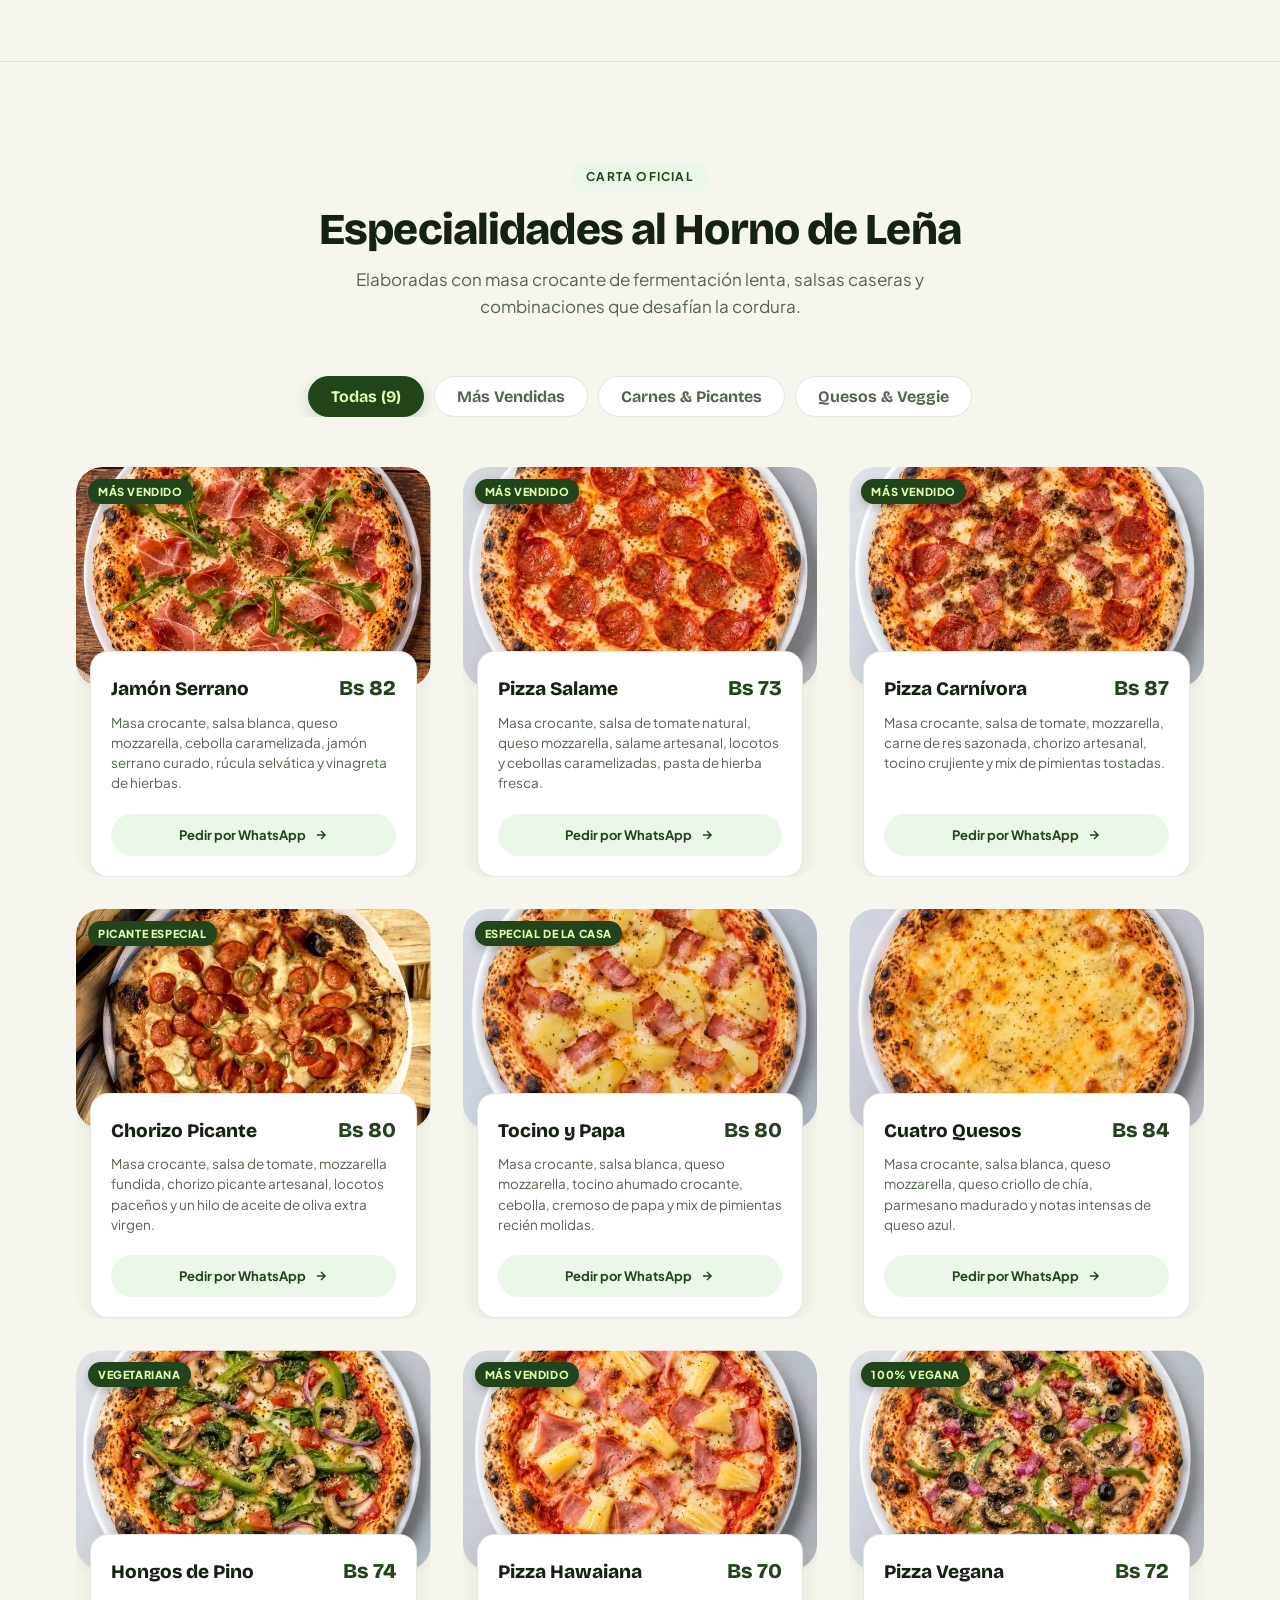
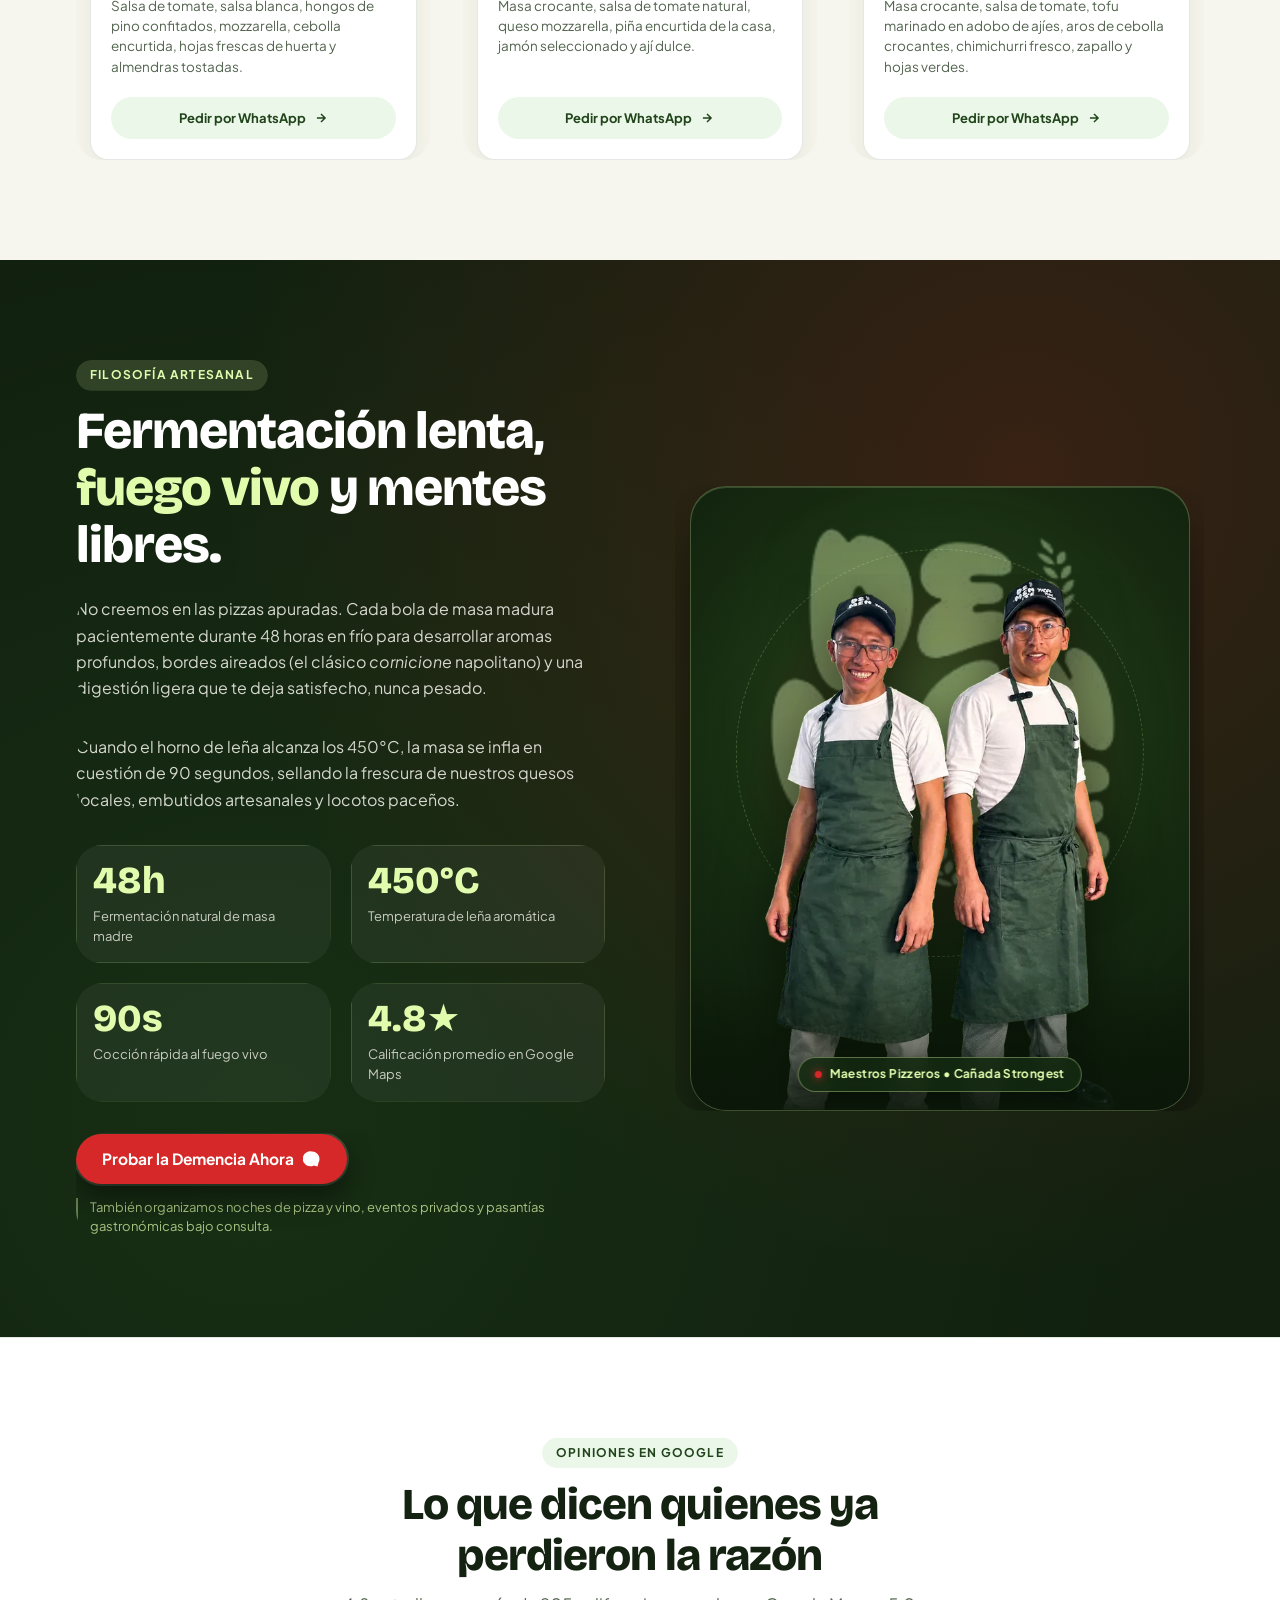
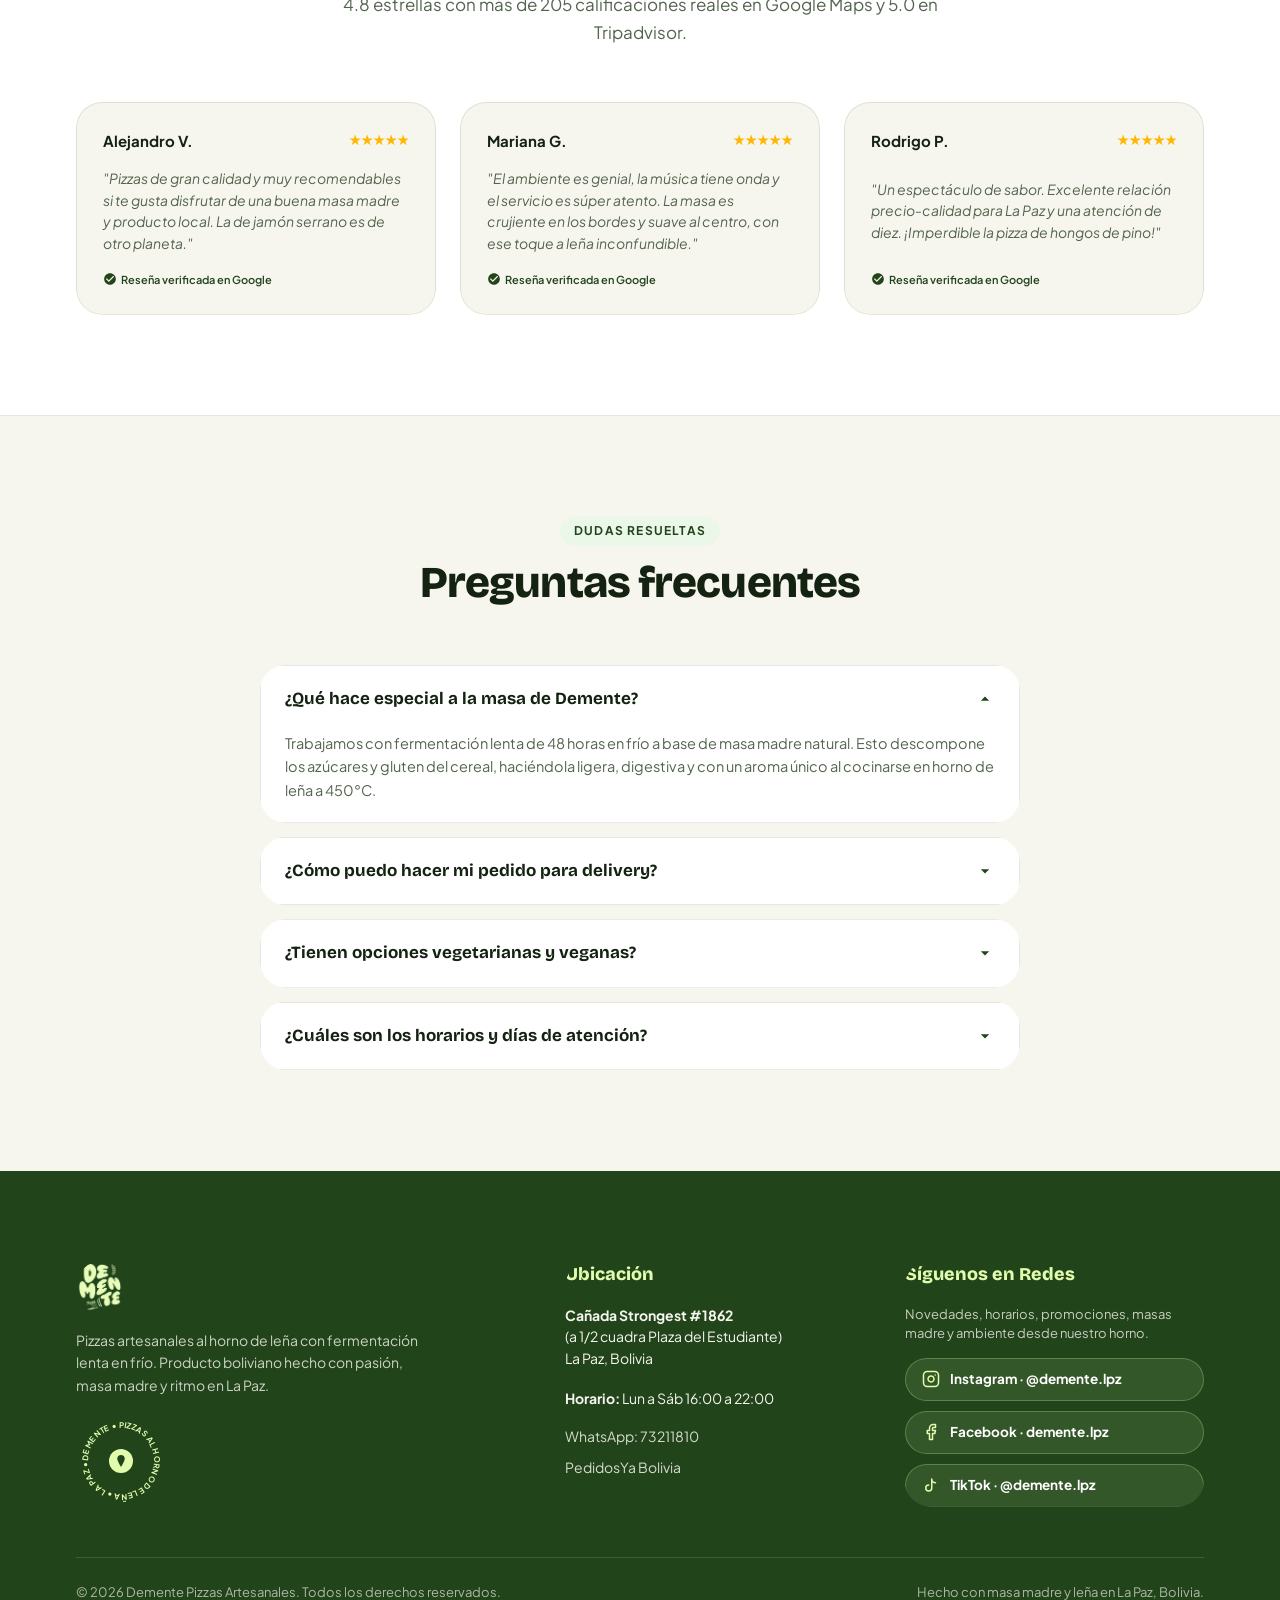
==== commit d584674b: "Movil: badge nombre pizza, quita chips, bridge 2 CTAs limpio" ====
--- a/index.html
+++ b/index.html
@@ -22,7 +22,7 @@
   <link href="https://fonts.googleapis.com/css2?family=Bricolage+Grotesque:opsz,wght@12..96,600;12..96,700;12..96,800&family=Plus+Jakarta+Sans:wght@400;500;600;700&display=swap" rel="stylesheet">
 
   <!-- Estilos del Sistema Ruva -->
-  <link rel="stylesheet" href="css/styles.css?v=20261128b">
+  <link rel="stylesheet" href="css/styles.css?v=20261128d">
 
   <!-- Guardia no-js / js -->
   <script>document.documentElement.className = document.documentElement.className.replace('no-js', 'js');</script>
@@ -124,6 +124,8 @@
 
               <!-- Pizza protagonista limpia (cortada por el borde inferior del hero) -->
               <div class="dial-circle-wrap">
+                <!-- Badge de nombre activo (sólo visible en móvil) -->
+                <span class="dial-pizza-name-badge" aria-live="polite">Jamón Serrano</span>
                 <div class="dial-pizza-plate" title="Cambia automáticamente cada 4.5s o elige una especialidad">
                   <img src="img/pizza-jamon-serrano-dial.webp" alt="Pizza artesanal Jamón Serrano de Demente" class="dial-pizza-img" width="520" height="520" fetchpriority="high">
                 </div>
@@ -145,14 +147,13 @@
     </header>
 
     <!-- ====================================================================
-         BARRA FLOTANTE CONECTORA (ESTILO REFERENCIA CRUST PIZZA)
+         BARRA CONECTORA: 2 CTAs limpios
          ==================================================================== -->
     <div class="hero-bridge-wrap">
       <div class="wrap">
-        <div class="hero-bridge-pill" data-reveal="up">
-          <span class="bridge-brand">DE MENTE</span>
-          <span class="bridge-info"><span class="bridge-addr">Cañada Strongest #1862</span><span class="bridge-hours"> • Lun a Sáb 16:00–22:00</span></span>
-          <a href="#menu" class="bridge-cta">Ver Carta ↓</a>
+        <div class="hero-bridge-pill">
+          <a href="#menu" class="bridge-cta bridge-cta--carta">Ver Carta ↓</a>
+          <a href="https://wa.me/59173211810?text=Hola%20Demente%2C%20quiero%20hacer%20un%20pedido" class="bridge-cta bridge-cta--wa" target="_blank" rel="noopener">Pedir por WhatsApp</a>
         </div>
       </div>
     </div>
@@ -774,6 +775,6 @@
   <!-- ======================================================================
        11. SCRIPT PRINCIPAL (Intersection Observer + Web Animations + UI)
        ====================================================================== -->
-  <script src="js/main.js?v=20261128b" defer></script>
+  <script src="js/main.js?v=20261128d" defer></script>
 </body>
 </html>
--- a/css/styles.css
+++ b/css/styles.css
@@ -512,9 +512,9 @@
   transition: transform 0.7s var(--ease);
 }
 
-/* Selector interactivo: Chips en móvil, Arco Semicircular Limpio en Escritorio */
+/* Selector interactivo: Oculto en móvil, Arco Semicircular Limpio en Escritorio */
 .dial-selector-tabs {
-  display: flex;
+  display: none; /* oculto en móvil por defecto */
   gap: 6px;
   margin-top: 8px;
   margin-bottom: 8px;
@@ -527,6 +527,36 @@
   order: 1;
 }
 
+/* Badge de nombre de pizza activa — sólo en móvil */
+.dial-pizza-name-badge {
+  display: none;
+  position: absolute;
+  top: 12px;
+  right: 12px;
+  z-index: 10;
+  background: rgba(10, 28, 7, 0.78);
+  color: var(--accent);
+  font-family: var(--font-display);
+  font-size: 11px;
+  font-weight: 700;
+  letter-spacing: 0.3px;
+  padding: 5px 11px;
+  border-radius: var(--r-full);
+  border: 1px solid rgba(225, 252, 173, 0.35);
+  backdrop-filter: blur(6px);
+  -webkit-backdrop-filter: blur(6px);
+  pointer-events: none;
+  white-space: nowrap;
+  transition: opacity 0.25s ease;
+}
+
+/* En móvil: badge visible, chips ocultos */
+@media (max-width: 859px) {
+  .dial-pizza-name-badge {
+    display: block;
+  }
+}
+
 .dial-tab-btn {
   color: rgba(247, 246, 238, 0.84);
   font-size: 11.5px;
@@ -561,6 +591,14 @@
 
 /* Arco radial en Escritorio (imitando fielmente la referencia Crust Pizza) */
 @media (min-width: 860px) {
+  /* En escritorio se muestran los tabs del arco, no el badge */
+  .dial-selector-tabs {
+    display: flex;
+  }
+  .dial-pizza-name-badge {
+    display: none !important;
+  }
+
   .dial-radial-stage {
     padding-top: 56px;
   }
@@ -732,7 +770,7 @@
 
 .hero-bridge-pill {
   pointer-events: auto;
-  max-width: 680px;
+  max-width: 480px;
   margin: 0 auto;
   background: #142211;
   color: #FFFFFF;
@@ -740,48 +778,46 @@
   padding: 6px;
   display: flex;
   align-items: center;
-  justify-content: space-between;
-  gap: 12px;
+  justify-content: center;
+  gap: 8px;
   box-shadow: 0 14px 34px rgba(0, 0, 0, 0.25);
   border: 2px solid rgba(255, 255, 255, 0.9);
 }
 
 .bridge-brand {
+  display: none; /* eliminado */
+}
+
+.bridge-info {
+  display: none; /* eliminado */
+}
+
+/* CTA genérico en la barra bridge */
+.bridge-cta {
+  font-size: 13px;
+  font-weight: 800;
+  padding: 9px 20px;
+  border-radius: var(--r-full);
+  white-space: nowrap;
+  transition: transform 0.25s var(--ease), opacity 0.25s var(--ease);
+  flex: 1;
+  text-align: center;
+}
+.bridge-cta:hover {
+  transform: scale(1.04);
+  opacity: 0.9;
+}
+
+/* Ver Carta — fondo acento verde lima */
+.bridge-cta--carta {
+  background: var(--accent);
+  color: var(--brand);
+}
+
+/* Pedir por WhatsApp — fondo rojo CTA */
+.bridge-cta--wa {
   background: var(--cta);
   color: #FFFFFF;
-  font-family: var(--font-display);
-  font-weight: 800;
-  font-size: 13px;
-  letter-spacing: 0.6px;
-  padding: 9px 18px;
-  border-radius: var(--r-full);
-  white-space: nowrap;
-}
-
-.bridge-info {
-  font-size: 13px;
-  font-weight: 600;
-  color: rgba(247, 246, 238, 0.92);
-  text-align: center;
-  overflow: hidden;
-  text-overflow: ellipsis;
-  white-space: nowrap;
-}
-
-.bridge-cta {
-  background: var(--accent);
-  color: var(--brand);
-  font-size: 13px;
-  font-weight: 800;
-  padding: 9px 18px;
-  border-radius: var(--r-full);
-  white-space: nowrap;
-  transition: transform 0.25s var(--ease), background-color 0.25s var(--ease);
-}
-
-.bridge-cta:hover {
-  background: var(--accent-hover);
-  transform: scale(1.04);
 }
 
 @media (max-width: 640px) {
@@ -789,20 +825,9 @@
     padding: 4px;
     gap: 6px;
   }
-  .bridge-brand {
-    padding: 6px 10px;
-    font-size: 10.5px;
-  }
-  .bridge-info {
-    font-size: 10.5px;
-    letter-spacing: -0.2px;
-  }
-  .bridge-info .bridge-hours {
-    display: none;
-  }
   .bridge-cta {
-    padding: 6px 10px;
-    font-size: 10.5px;
+    font-size: 11px;
+    padding: 7px 12px;
   }
 }
 
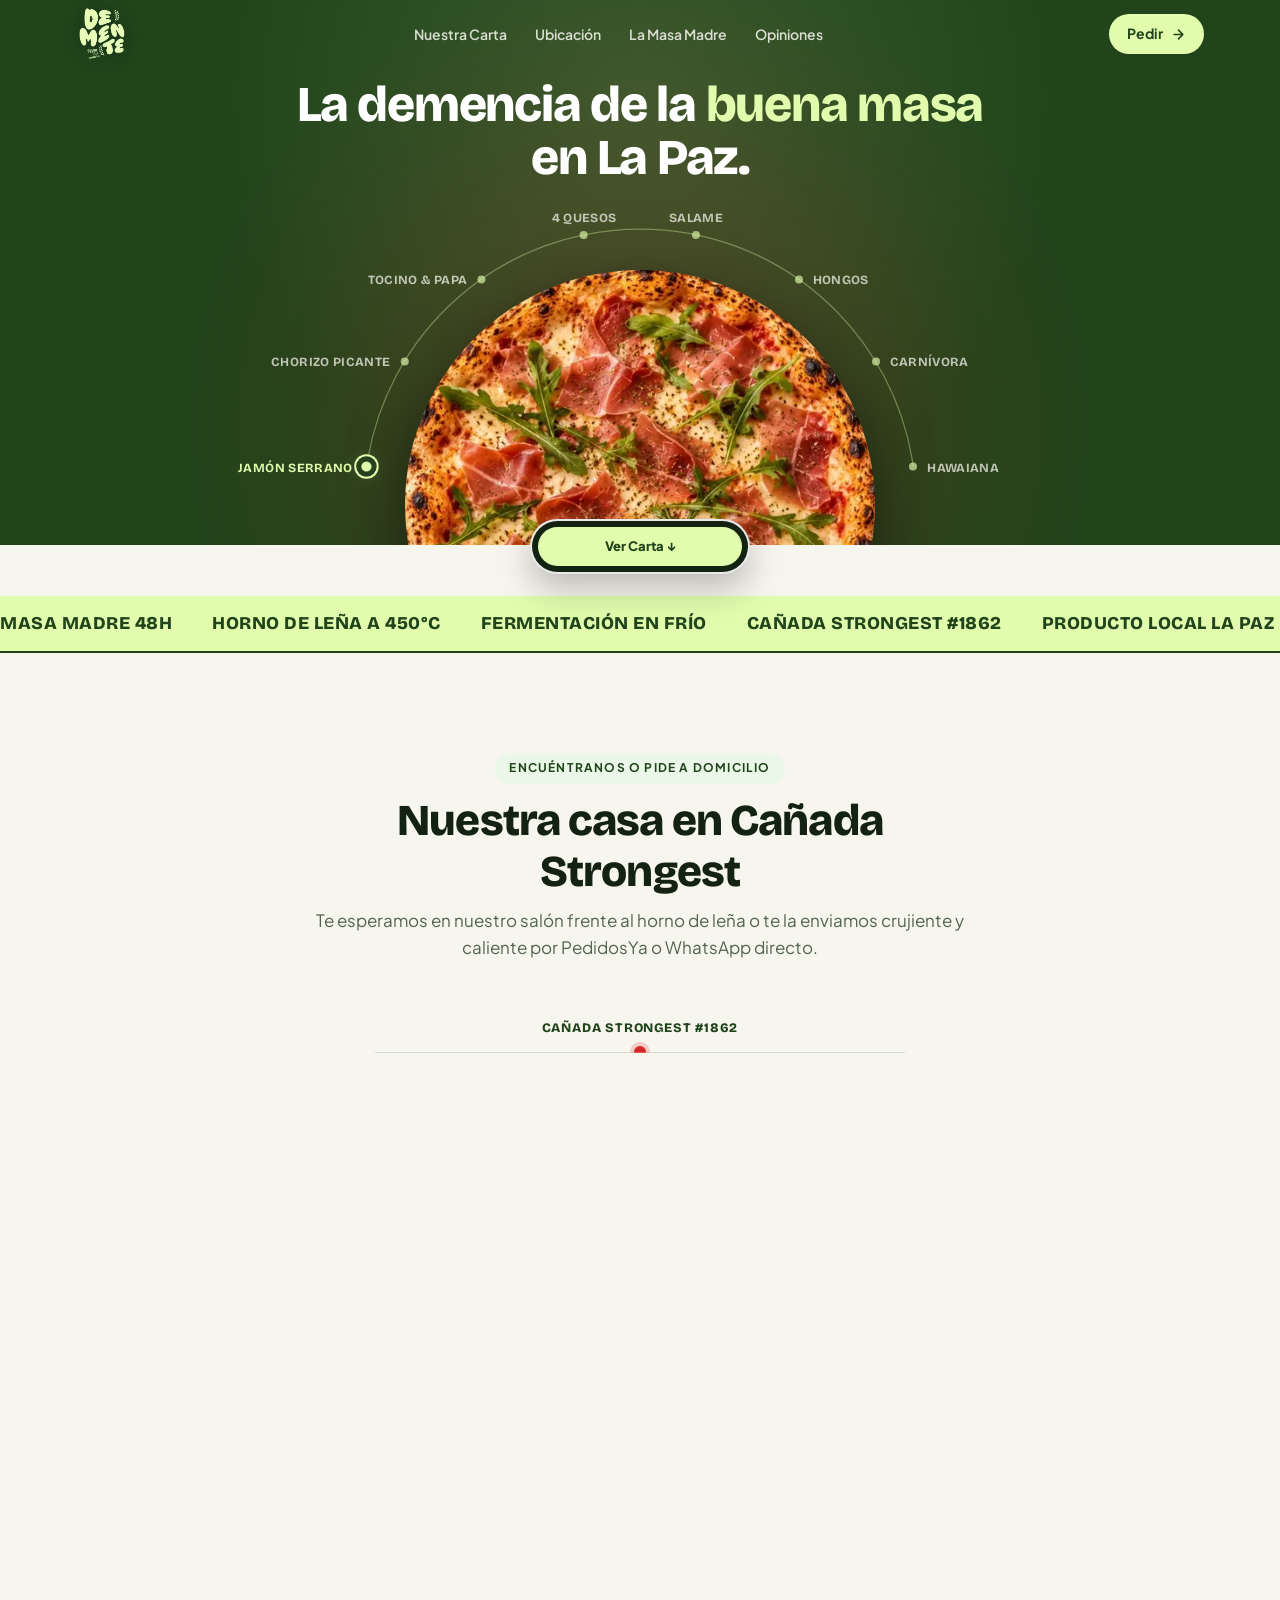
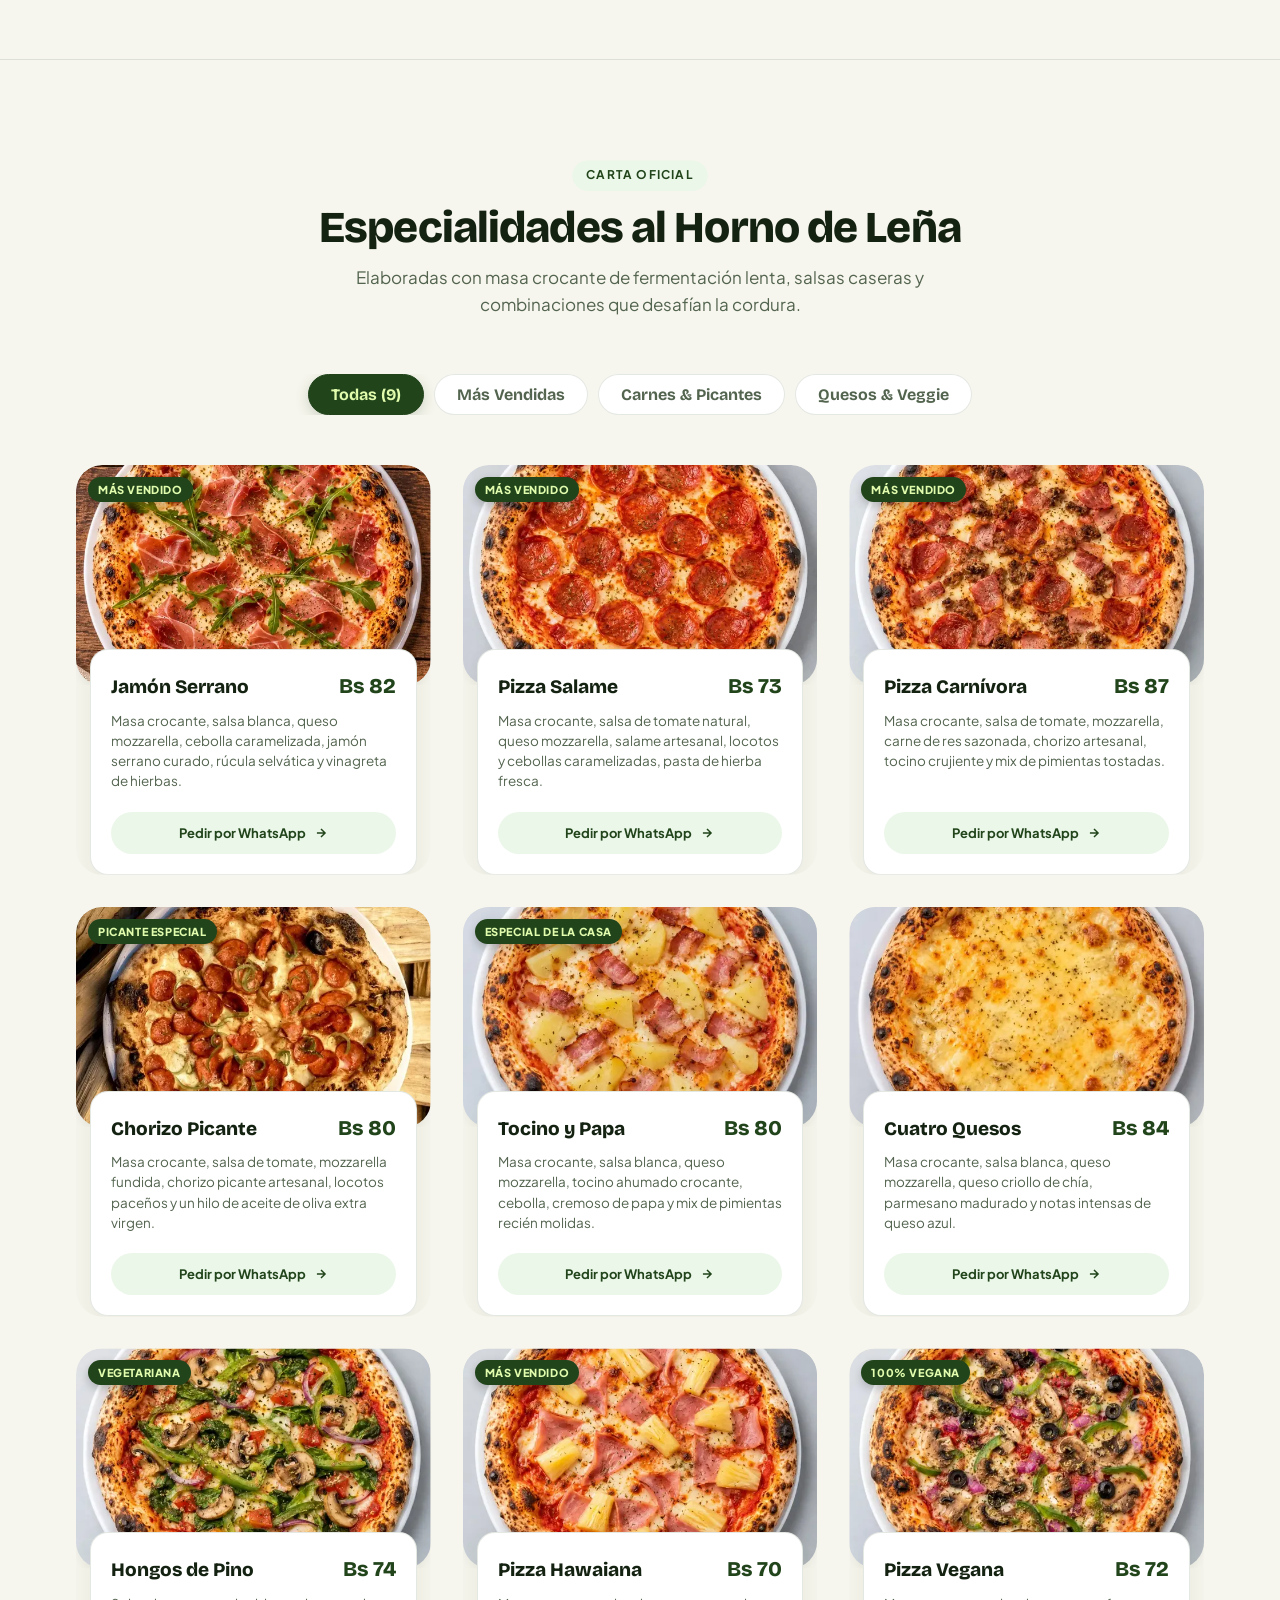
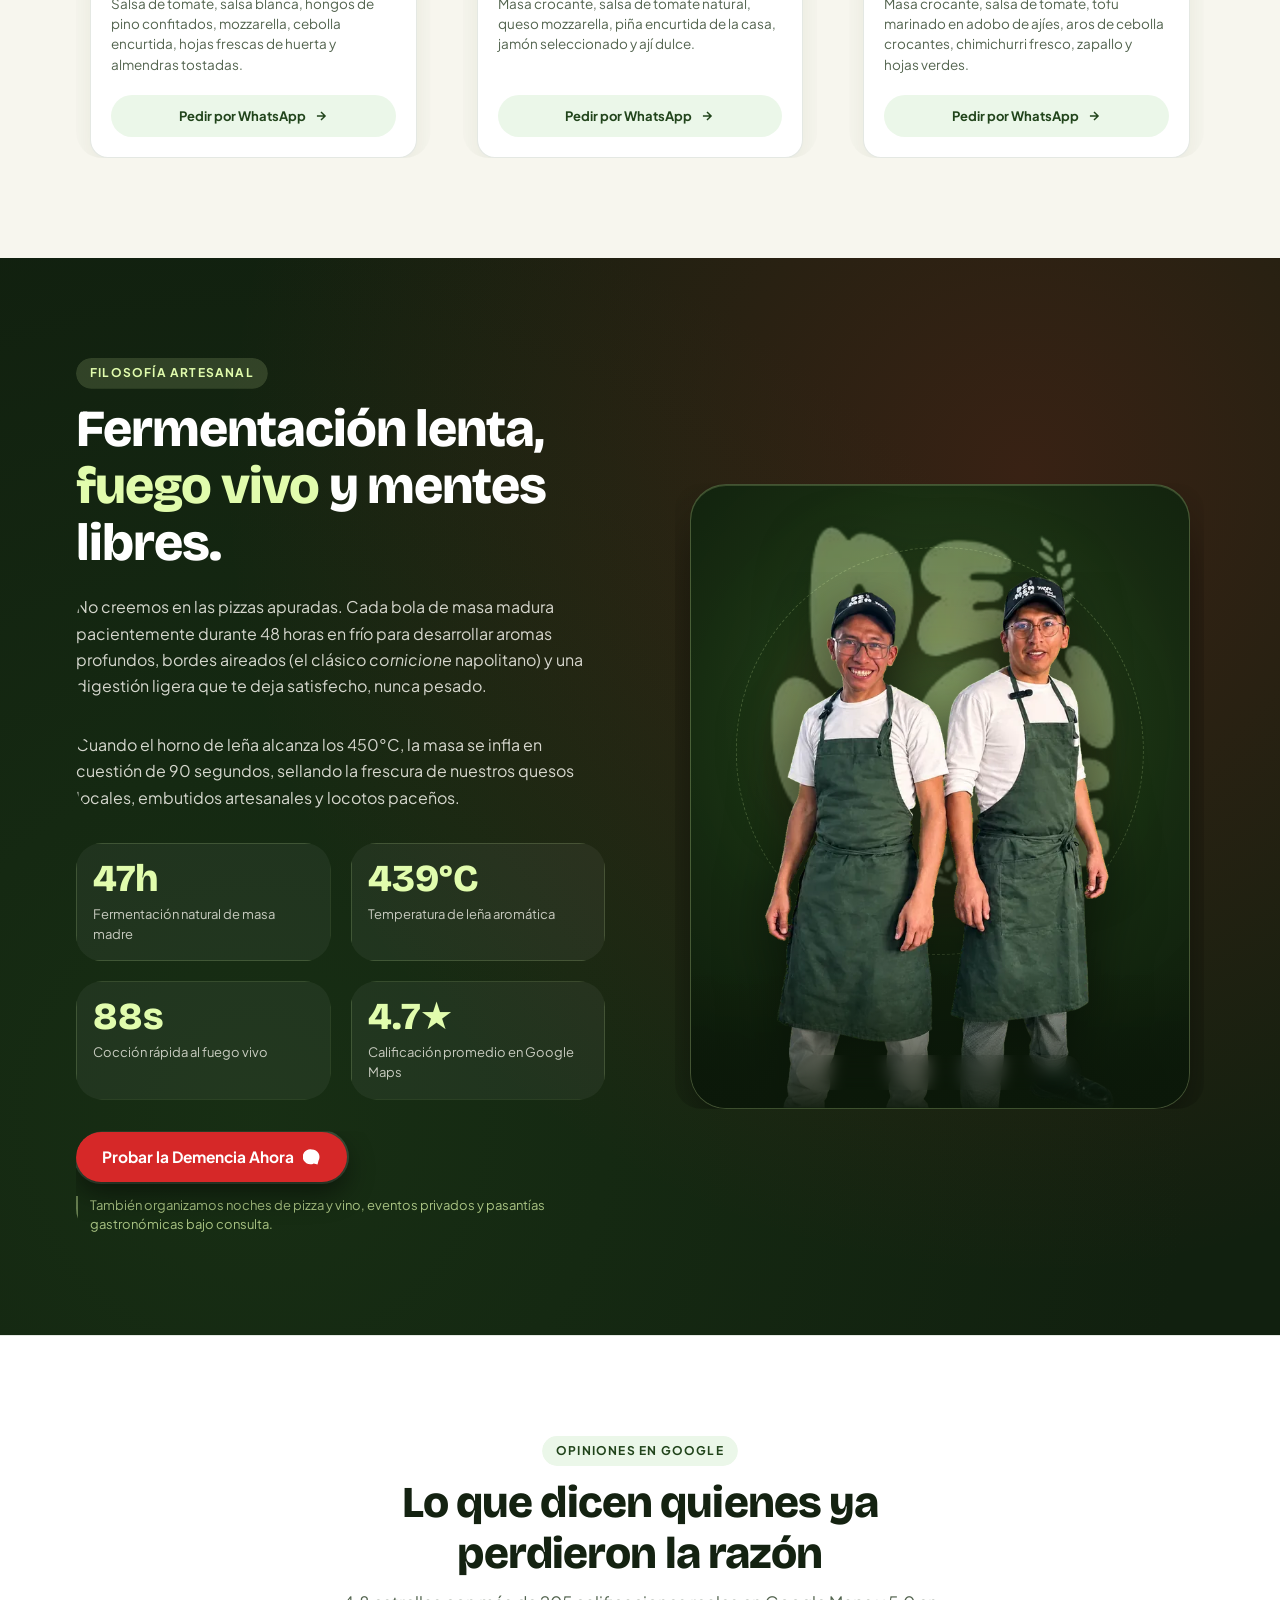
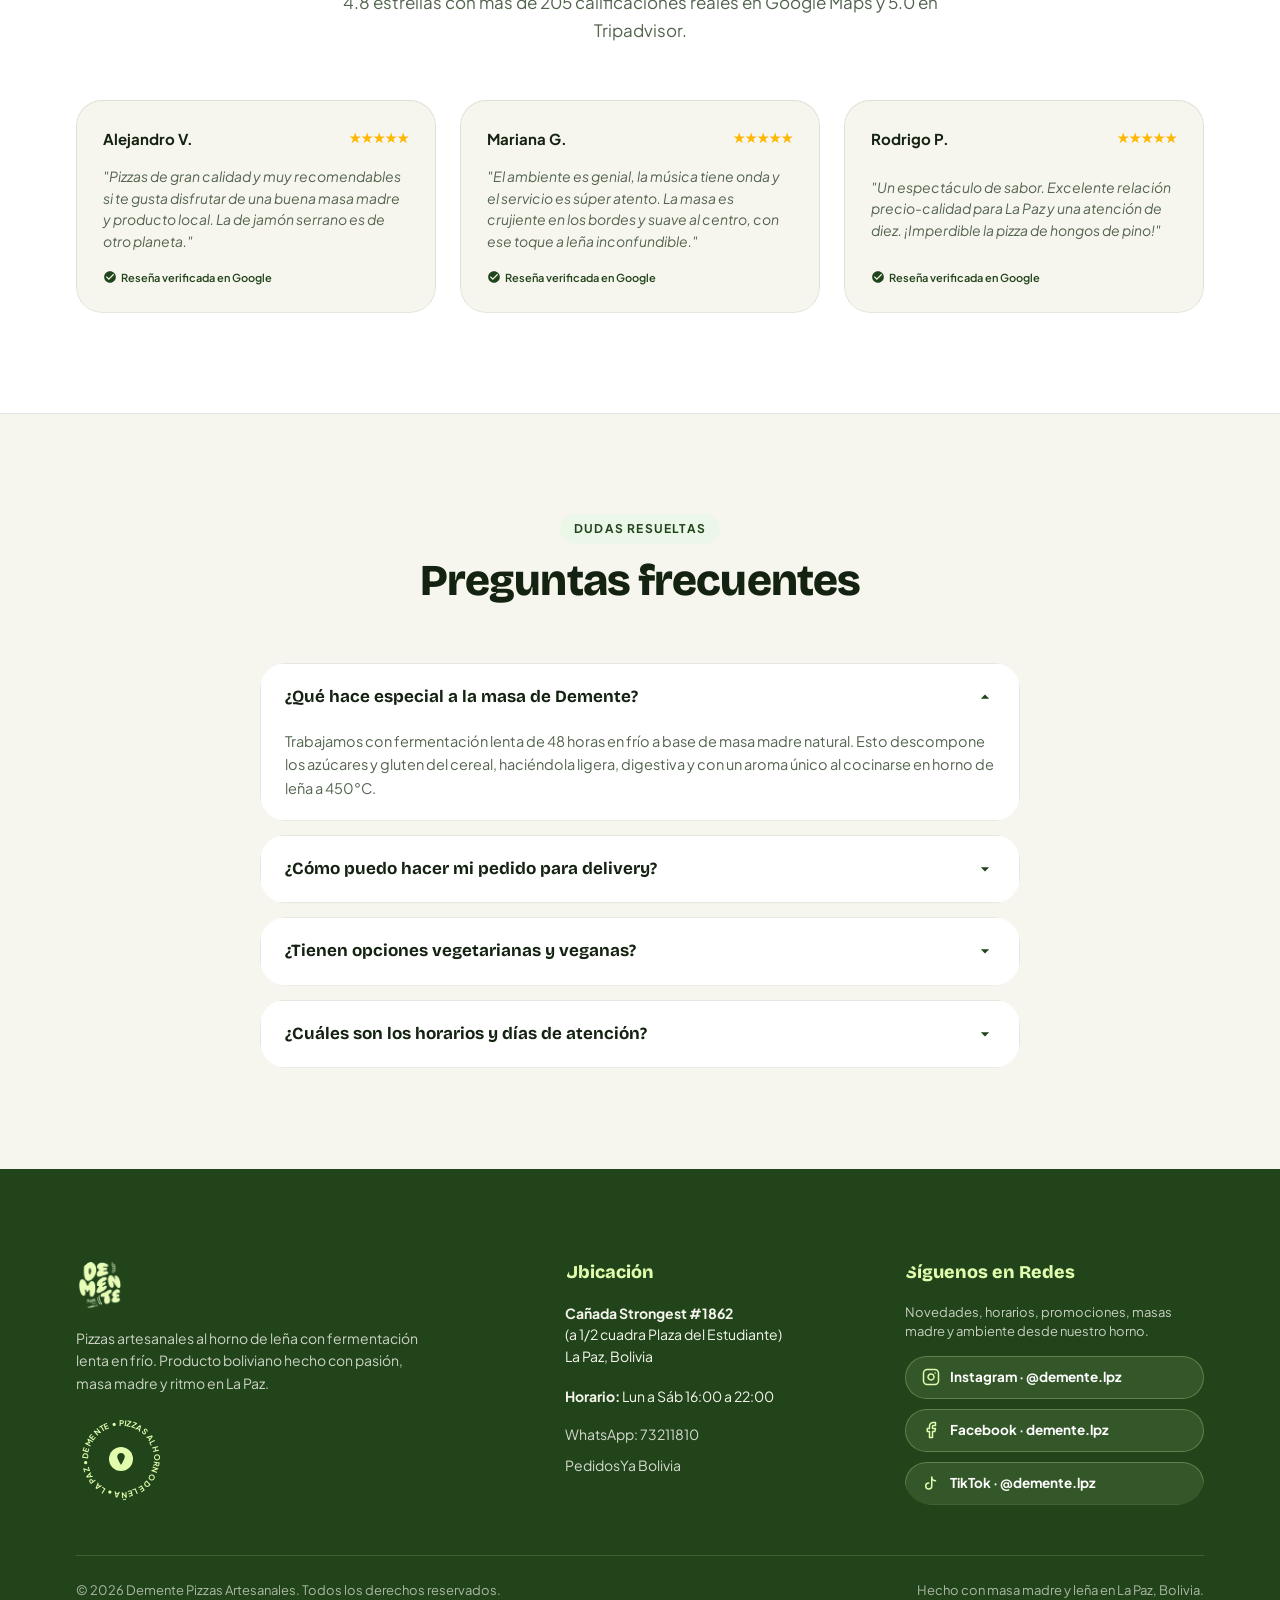
==== commit ac9acc8a: "Movil: pizza mas grande, quita boton rojo, solo Ver Carta en bridge" ====
--- a/index.html
+++ b/index.html
@@ -22,7 +22,7 @@
   <link href="https://fonts.googleapis.com/css2?family=Bricolage+Grotesque:opsz,wght@12..96,600;12..96,700;12..96,800&family=Plus+Jakarta+Sans:wght@400;500;600;700&display=swap" rel="stylesheet">
 
   <!-- Estilos del Sistema Ruva -->
-  <link rel="stylesheet" href="css/styles.css?v=20261128d">
+  <link rel="stylesheet" href="css/styles.css?v=20261128e">
 
   <!-- Guardia no-js / js -->
   <script>document.documentElement.className = document.documentElement.className.replace('no-js', 'js');</script>
@@ -131,13 +131,7 @@
                 </div>
               </div>
 
-              <!-- Botón principal centrado sobre la pizza cortada (igual que Crust Pizza) -->
-              <div class="hero-cta-box hero-cta-box--dial" data-hero="cta" data-hero-piece>
-                <a href="https://wa.me/59173211810?text=Hola%20Demente%2C%20quiero%20pedir%20la%20Pizza%20Jam%C3%B3n%20Serrano%20(Bs%2082)" class="btn-main-cta btn-dial-cta" target="_blank" rel="noopener">
-                  <span>Pedir Ahora por WhatsApp</span>
-                  <svg viewBox="0 0 24 24"><path d="M12 2a10 10 0 0 1 8.66 15l-1.32 4.84-4.96-1.3A10 10 0 1 1 12 2z"/></svg>
-                </a>
-              </div>
+
 
             </div>
           </div>
@@ -153,7 +147,6 @@
       <div class="wrap">
         <div class="hero-bridge-pill">
           <a href="#menu" class="bridge-cta bridge-cta--carta">Ver Carta ↓</a>
-          <a href="https://wa.me/59173211810?text=Hola%20Demente%2C%20quiero%20hacer%20un%20pedido" class="bridge-cta bridge-cta--wa" target="_blank" rel="noopener">Pedir por WhatsApp</a>
         </div>
       </div>
     </div>
@@ -775,6 +768,6 @@
   <!-- ======================================================================
        11. SCRIPT PRINCIPAL (Intersection Observer + Web Animations + UI)
        ====================================================================== -->
-  <script src="js/main.js?v=20261128d" defer></script>
+  <script src="js/main.js?v=20261128e" defer></script>
 </body>
 </html>
--- a/css/styles.css
+++ b/css/styles.css
@@ -344,12 +344,12 @@
 
 .hero-title {
   font-family: var(--font-display);
-  font-size: clamp(29px, 4.1vw, 50px);
+  font-size: clamp(32px, 8vw, 50px);
   line-height: 1.05;
   font-weight: 800;
   letter-spacing: -0.025em;
   color: #FFFFFF;
-  margin-bottom: 8px;
+  margin-bottom: 6px;
 }
 
 .hero-title .text-accent {
@@ -483,14 +483,14 @@
 
 .dial-circle-wrap {
   position: relative;
-  width: min(320px, 84vw);
+  width: min(390px, 94vw);
   aspect-ratio: 1;
   display: flex;
   align-items: center;
   justify-content: center;
   order: 2;
-  margin-top: 8px;
-  margin-bottom: -112px;
+  margin-top: 4px;
+  margin-bottom: -130px;
 }
 
 .dial-pizza-plate {
@@ -770,7 +770,7 @@
 
 .hero-bridge-pill {
   pointer-events: auto;
-  max-width: 480px;
+  max-width: 220px;
   margin: 0 auto;
   background: #142211;
   color: #FFFFFF;
